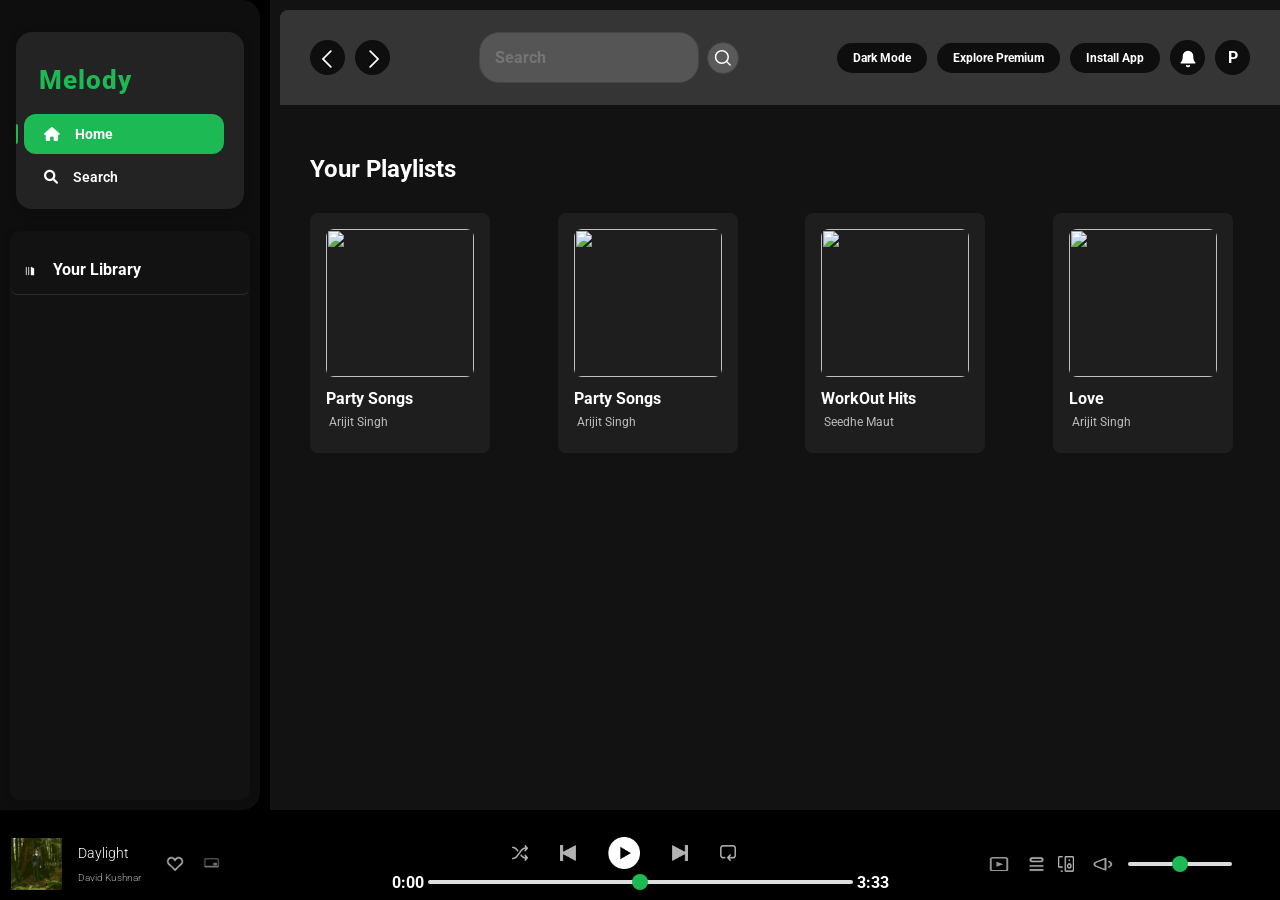
==== index.html @ f1e7e9ab "resolved merge conflicts" ====
<!DOCTYPE html>
<html lang="en">
  <head>
    <meta charset="UTF-8" />
    <meta name="viewport" content="width=device-width, initial-scale=1.0" />
    <link
      rel="stylesheet"
      href="https://cdnjs.cloudflare.com/ajax/libs/font-awesome/6.0.0/css/all.min.css"
    />
    <link rel="stylesheet" href="style.css" />
    <script
      src="https://kit.fontawesome.com/68dffed02e.js"
      crossorigin="anonymous"
    ></script>
    <link rel="icon" href="favicon.ico" />
    <title>Melody : Music for everyone</title>

    <link rel="preconnect" href="https://fonts.googleapis.com" />
    <link rel="preconnect" href="https://fonts.gstatic.com" crossorigin />
    <link
      href="https://fonts.googleapis.com/css2?family=Montserrat:ital,wght@0,100..900;1,100..900&family=Poppins:wght@300;400;500;600;700&display=swap"
      rel="stylesheet"
    />

  </head>



  <body>
    <main>
      <!-- Sidebar -->
      <aside>
        <div class="header">
          <h2>Melody</h2>
          <p id="home-logo" class="active">
            <i class="fa-solid fa-house"></i> Home
          </p>
          <p id="searchbar">
            <i class="fa-solid fa-magnifying-glass"></i> Search
          </p>


   
        </div>

        <div class="playlist">
          <p>
            <svg
              data-encore-id="icon"
              role="img"
              aria-hidden="true"
              viewBox="0 0 24 24"
              class="Svg-sc-ytk21e-0 bneLcE"
            >
              <path
                d="M3 22a1 1 0 0 1-1-1V3a1 1 0 0 1 2 0v18a1 1 0 0 1-1 1zM15.5 2.134A1 1 0 0 0 14 3v18a1 1 0 0 0 1 1h6a1 1 0 0 0 1-1V6.464a1 1 0 0 0-.5-.866l-6-3.464zM9 2a1 1 0 0 0-1 1v18a1 1 0 1 0 2 0V3a1 1 0 0 0-1-1z"
              ></path>
            </svg>
            Your Library
          </p>
          <div class="lists">
            <ul></ul>
          </div>
        </div>
      </aside>

      <!-- Main Content (Dynamic) -->
      <div class="main-content" id="main-content">
        <!-- Home content will be dynamically loaded here -->
      </div>
    </main>
    <!-- music player and controls -->
     <div class="music-player">
        <div class="album-portion">
            <div class="album-picture">
                <img src="album_picture.jpeg">
            </div>
            <div class="album-content">
                <p class="album-title">Daylight</p>
                <p class="album-info">David Kushnar</p>
            </div>
            <div class="album-icons">
                <img src="album_icon1.png">
                <img src="album_icon2.png" style="height:1.4rem;width:1.4rem">
            </div>
        </div>
        <div class="player-portion">
            <div class="player-icons">
                <img src="player_icon1.png">
                <img src="player_icon2.png">
                <img src="player_icon3.png" style="height:2rem;width:2rem;opacity:1">
                <img src="player_icon4.png">
                <img src="player_icon5.png">
            </div>
            <div class="progress-bar">
                <span class="curr-time">0:00</span>
                <input type="range" min="0" max="100" step="1">
                <span class="tot-time">3:33</span>

            </div>
        </div>
        <div class="control-bar">
            <div class="control-bar-icons">
            <img src="controls_icon1.png" >
            <img src="controls_icon2.png" style="height:1.3rem;width:1.3rem;opacity: 0.7;">
            <img src="controls_icon3.png" style="height:1rem;width:1rem;opacity: 0.7;">
            <div class="control-playback-bar">
                <img src="controls_icon4.png">
                <input type="range" min="0" max="100" step="1">
            </div>
            </div>           
        </div>
     </div>

    <div id="auth-backdrop" class="hidden"></div>

    <div class="auth-container hidden" id="auth-section">
        <button class="close-btn" id="close-auth">&times;</button>
        <div class="auth-toggle">
            <button id="show-login" class="active">Login</button>
            <button id="show-signup">Sign Up</button>
        </div>

        <form id="login-form" class="auth-form">
            <h2>Login</h2>
            <input type="email" placeholder="Email" required />
            <input type="password" placeholder="Password" required />
            <button type="submit">Log In</button>
        </form>


    <script>
      // Load Home Page by default
      window.addEventListener("DOMContentLoaded", () => {
        const savedTheme = localStorage.getItem("theme");
        if (savedTheme === "bright") {
          document.body.classList.add("bright-mode");
        }

        // Load home page dynamically, then bind playlist cards
        loadPage("home.html").then(() => {
          bindPlaylistCards(); // ✅ Reattach playlist click events after content load
        });
      });

      // Dynamic Page Loader
      async function loadPage(page) {
        const res = await fetch(page);
        const content = await res.text();
        document.getElementById("main-content").innerHTML = content;

        // ✅ Reapply theme
        const savedTheme = localStorage.getItem("theme");
        if (savedTheme === "bright") {
          document.body.classList.add("bright-mode");
        } else {
          document.body.classList.remove("bright-mode");
        }

        // ✅ Rebind card click listeners after DOM updates
        setTimeout(() => {
          if (typeof bindPlaylistCards === "function") {
            bindPlaylistCards();
          }
        }, 50);

        // ✅ Re-attach theme toggle event listener if present
        const themeToggle = document.getElementById("theme-toggle");
        if (themeToggle) {
          updateThemeToggleText(themeToggle);
          themeToggle.addEventListener("click", function () {
            document.body.classList.toggle("bright-mode");
            localStorage.setItem(
              "theme",
              document.body.classList.contains("bright-mode")
                ? "bright"
                : "dark"
            );
            updateThemeToggleText(this);
          });
        }
      }

      // Update toggle text based on current theme
      function updateThemeToggleText(button) {
        if (document.body.classList.contains("bright-mode")) {
          button.textContent = "Light Mode";
        } else {
          button.textContent = "Dark Mode";
        }
      }

      // Sidebar Navigation
      const homeBtn = document.getElementById("home-logo");
      const searchBtn = document.getElementById("searchbar");

      homeBtn.addEventListener("click", () => {
        loadPage("home.html").then(() => {
          bindPlaylistCards(); // ✅ ensures playlist clicks work again
        });
        setActive(homeBtn);
      });

      searchBtn.addEventListener("click", () => {
        loadPage("search.html");
        setActive(searchBtn);
      });

      function setActive(activeBtn) {
        document
          .querySelectorAll("aside .header p")
          .forEach((btn) => btn.classList.remove("active"));
        activeBtn.classList.add("active");
      }
    </script>


    <script src="script.js"></script>
  </body>
</html>
---- style.css ----
@import url("https://fonts.googleapis.com/css2?family=Roboto:ital,wght@0,100;0,300;0,400;0,500;0,700;0,900;1,100;1,300;1,400;1,500;1,700;1,900&display=swap");

* {
  margin: 0;
  padding: 0;
  font-family: "Roboto", sans-serif;
  box-sizing: border-box;
  font-weight: 700;
  color: white;
}

body {
  background-color: black;
  height: 100vh;
  overflow: hidden;
  overflow-y: hidden;
}

body, html {
    overflow-x: hidden; /* Prevent horizontal scrolling globally */
}

main {
  display: flex;
  width: 100vw;
  gap: 10px;
  height: calc(100vh - 90px);
}

.main-content .Home {
    flex: 1;
    width: 100%;  /* Ensure it stretches full width inside main-content */
}



.main-content {
    flex: 1;
    display: flex;
    flex-direction: column;
    background-color: #121212;
    overflow-y: auto;
    overflow-x: hidden; /* Ensure no horizontal scroll */
    width: 100%; /* Fit perfectly */
}

aside {
  background-color: rgb(14, 14, 14);
  color: white;
  width: 260px;
  min-width: 220px;
  height: 100%;
  display: flex;
  flex-direction: column;
  box-shadow: 2px 0 16px rgba(0, 0, 0, 0.18);
  border-top-right-radius: 18px;
  border-bottom-right-radius: 18px;
  padding-top: 16px;
  transition: background 0.3s;
}

.header {
  background-color: #232323;
  margin: 16px 16px 12px 16px;
  border-radius: 16px;
  height: fit-content;
  overflow: hidden;
  box-shadow: 0 2px 8px rgba(0, 0, 0, 0.12);
  padding: 18px 0 12px 0;
  display: flex;
  flex-direction: column;
  /* gap: 12px; */
}

.header h2 {
  font-size: 26px;
  font-weight: 800;
  letter-spacing: 1px;
  margin-left: 8px;
  margin-bottom: 4px;
  color: #1db954;
  cursor: pointer;
  padding: 15px;
}

.header p {
  cursor: pointer;
  padding: 15px;
  margin-left: 8px;
  font-size: 14px;
  font-weight: 600;
  border-radius: 8px;
  display: flex;
  align-items: center;
  gap: 10px;
  transition: background 0.2s, color 0.2s;
}

aside .header p.active {
    position: relative;
    font-weight: bold; /* makes the active button text slightly prominent */
    background-color: #1db954; /* uses the text color already set */
    border-radius: 2px;
}

aside .header p.active::before {
    content: "";
    position: absolute;
    left: -10px; /* adjust if needed based on sidebar padding */
    top: 50%;
    transform: translateY(-50%);
    width: 4px; /* thin indicator line */
    height: 50%;
    background-color: #1db954; /* uses the text color already set */
    border-radius: 2px;
}


#home-logo,
#searchbar {
  height: 40px;
  width: 200px;
  background-color: none;
}

.header p:hover {
  background: rgba(29, 185, 84, 0.12);
  color: #1db954;
}

.playlist {
  background-color:#232323;
  margin: 0 16px 16px 16px;
  border-radius: 16px;
  flex: 1;
  overflow: hidden;
  box-shadow: 0 2px 8px rgba(0, 0, 0, 0.1);
  display: flex;
  flex-direction: column;
  padding: 14px 0 10px 0;
  gap: 10px;
}

.playlist > p {
  cursor: pointer;
  padding: 12px 24px;
  font-size: 17px;
  display: flex;
  align-items: center;
  border-bottom: 1px solid rgba(255, 255, 255, 0.07);
  border-radius: 8px;
  gap: 10px;
  transition: background 0.2s, color 0.2s;
}

.playlist > p:hover {
  background: rgba(29, 185, 84, 0.1);
  color: #1db954;
}

.Home {
  background-color: rgb(18, 18, 18);
  height: 98.28%;
  width: 78%;
  margin: 10px;
  border-radius: 8px;
  overflow-y: scroll;
}

.nav {
  display: flex;
  width: 100%;
  justify-content: space-between;
  align-items: center;
  background-color: #242424;
}

.left {
  display: flex;
  padding: 10px;
  gap: 10px;
  align-items: center;
}

.left div,
.r-div {
  background-color: rgb(14, 14, 14);
  width: 30px;
  height: 30px;
  border-radius: 50%;
  cursor: pointer;
  display: flex;
  align-items: center;
  justify-content: center;
}

.left div:hover,
.right div:hover {
  background-color: rgba(255, 255, 255, 0.418);
  color: black;
}

.right {
  display: flex;
  align-items: center;
  padding: 20px;
  gap: 10px;
}

.right div:hover {
  background-color: rgba(255, 255, 255, 0.421);
  color: black;
}

.right p {
  background-color: rgb(14, 14, 14);
  font-size: 12px;
  border-radius: 22px;
  cursor: pointer;
  display: flex;
  align-items: center;
  justify-content: center;
}

.right p:hover {
  background-color: white;
  color: black;
}

.types {
  padding: 10px;
  display: flex;
  gap: 10px;
}

.types div {
  background-color: rgba(255, 255, 255, 0.079);
  padding: 7px;
  border-radius: 22px;
  font-size: 12px;
  cursor: pointer;
}

.types div:hover {
  background-color: rgba(255, 255, 255, 0.273);
}

.playlists {
  display: flex;
  gap: 10px;
  margin-left: 10px;
}

.playlists div {
  width: 300px;
  display: flex;
  align-items: center;
  font-size: 14px;

  background-color: rgba(255, 255, 255, 0.116);
}

.playlists img {
  height: 50px;
  margin-right: 10px;
}

.lists {
  height: 92%;
  overflow-x: hidden;
  overflow-y: scroll;
  max-height: 92%;
}

.lists div {
  width: 90%;
  padding: 10px;
  display: flex;
  align-items: center;
  font-size: 10px;
  font-weight: 300;
  color: rgb(255, 255, 255);
}

.lists div:hover {
  background-color: rgba(112, 112, 112, 0.16);
}

.lists li img {
  height: 40px;
  fill: white;
}

.lists div p {
  font-size: 15px;
  color: #ffffffd7;
}
.lists div p:hover {
  color: rgb(255, 255, 255);
}

.musics h1 {
  margin-top: 20px;
  margin-left: 10px;
  font-size: 20px;
}

.card {
  padding: 6px;
  margin: 10px;
  border-radius: 5px;
  width: 155px;
  height: 200px;
}

.card:hover {
  background-color: rgba(110, 109, 109, 0.249);
  font-size: 50px;
}

.card h5 {
  font-size: 15px;
  padding: 3px;
}

.card p {
  font-size: 10px;
  font-weight: 600;
  color: rgba(255, 255, 255, 0.525);
  padding: 3px;
}

.card img {
  width: 100%;
  border-radius: 8px;
  height: 150px;
  width: 150px;
  object-fit: contain;
}

.musiccards {
  display: flex;
  flex-wrap: wrap;
}

.discover {
  margin: 10px;
}

.seemore {
  display: flex;
  justify-content: space-between;
  align-items: center;
  margin-top: 10px;
}

.seemore div {
  padding: 10px;
  background-color: rgba(255, 255, 255, 0.026);
  border-radius: 22px;
  font-size: smaller;
  margin: 10px;
  cursor: pointer;
}

.seemore div:hover {
  background-color: rgb(58, 58, 58);
}

i {
  padding: 5px;
}

svg {
  width: 18px;

  margin-bottom: -3px;
  fill: white;
}









@media (max-width: 927px) {
 
  
  }
  .bar {
    width: 325px;
  }
  .lists div p {
    font-size: 12px;
  }


@media (max-width: 780px) {
}

/* Style the scrollbar track */
::-webkit-scrollbar-track {
  background: #2e2e2e; /* Dark background color */
  border-radius: 10px; /* Optional: Rounded corners */
}

/* Style the scrollbar thumb */
::-webkit-scrollbar-thumb {
  background-color: #555; /* Darker gray color for the thumb */
  border-radius: 10px; /* Optional: Rounded corners */
  border: 2px solid #2e2e2e; /* Optional: Border to add some spacing */
}

/* Style the scrollbar thumb on hover */
::-webkit-scrollbar-thumb:hover {
  background-color: #888; /* Lighter gray color when hovered */
}

/* Style the scrollbar */
::-webkit-scrollbar {
  width: 8px; /* Width of the scrollbar */
  /* height: 12px; Height of the scrollbar (for horizontal scrollbar) */
}

#searchbar {
  border-radius: 12px;
}

#searchbar:hover {
  border: 0.8px solid whitesmoke;
}
#home-logo {
  /* background-color: rgb(45, 45, 45); */
  border-radius: 12px;
  margin-bottom: 3px;
}
.login {
  background-color: white;
  color: black;
  width: 60px;
  height: 40px;
  border-radius: 18px;
  display: flex;
  align-items: center;
  justify-content: center;
}
body.bright-mode {
  background-color: white;
  color: black;
}

body.bright-mode * {
  color: black !important;
}

.header p svg {
  padding-right: 8px;
  width: 18px;
  height: 18px;
}
.playlist {
  background-color: rgb(18, 18, 18);
  margin: 10px;
  border-radius: 10px;
  flex: 1;
  overflow: hidden;
  display: flex;
  flex-direction: column;
}

.playlist > p {
  cursor: pointer;
  padding: 15px;
  font-size: 16px;
  display: flex;
  align-items: center;
  border-bottom: 1px solid rgba(255, 255, 255, 0.1);
  flex-shrink: 0;
}

.playlist > p svg {
  padding-right: 8px;
  width: 18px;
  height: 18px;
}

.Home {
  background-color: rgb(18, 18, 18);
  flex: 1;
  margin: 10px;
  border-radius: 8px;
  overflow-y: auto;
  display: flex;
  flex-direction: column;
}

.nav {
  display: flex;
  width: 100%;
  justify-content: space-between;
  align-items: center;
  background-color: #353535;
  padding: 10px 20px;
  flex-shrink: 0;
}
/* Hamburger Button Styles */
.hamburger {
  font-size: 24px;
  background: none;
  border: none;
  color: white;
  cursor: pointer;
  display: none;
  padding: 8px;
  border-radius: 4px;
  transition: background-color 0.2s;
  z-index: 1001;
}

.hamburger:hover {
  background-color: rgba(255, 255, 255, 0.1);
}

.nav-links {
  display: none;
  list-style: none;
  margin: 0;
  padding: 0;
}

.nav-links li {
  margin: 0;
}

.nav-links a {
  color: white;
  text-decoration: none;
  padding: 12px 16px;
  display: block;
  border-radius: 4px;
  transition: background-color 0.2s;
  font-size: 14px;
  font-weight: 500;
}

.nav-links a:hover {
  background-color: rgba(255, 255, 255, 0.1);
}

/* Responsive Nav Links */
@media (max-width: 768px) {
  .hamburger {
    display: block;
  }

  .nav-links {
    display: none;
    flex-direction: column;
    background-color: #232323;
    position: absolute;
    top: 70px;
    right: 10px;
    padding: 8px;
    border-radius: 8px;
    z-index: 1000;
    width: 180px;
    box-shadow: 0 4px 12px rgba(0, 0, 0, 0.3);
    border: 1px solid rgba(255, 255, 255, 0.1);
  }

  .nav-links.show {
    display: flex;
  }

  .nav-links li {
    margin: 2px 0;
  }
  
  /* Hide regular navigation items on mobile */
  .right p:not(#theme-toggle) {
    display: none;
  }
  
  /* Improve mobile navigation positioning */
  .nav {
    position: relative;
  }
  
  /* Ensure hamburger button is properly positioned */
  .hamburger {
    position: relative;
    z-index: 1001;
  }
}

/* Additional mobile improvements */
@media (max-width: 480px) {
  .nav-links {
    width: 160px;
    right: 5px;
    top: 65px;
  }
  
  .nav-links a {
    padding: 10px 12px;
    font-size: 13px;
  }
  
  .hamburger {
    font-size: 22px;
    padding: 6px;
  }
}

/* Smooth transitions for hamburger menu */
.nav-links {
  transition: opacity 0.3s ease, transform 0.3s ease;
  opacity: 0;
  transform: translateY(-10px);
}

.nav-links.show {
  opacity: 1;
  transform: translateY(0);
}

/* Bright mode support for hamburger menu */
body.bright-mode .nav-links {
  background-color: #f5f5f5;
  border: 1px solid rgba(0, 0, 0, 0.1);
}

body.bright-mode .nav-links a {
  color: #333;
}

body.bright-mode .nav-links a:hover {
  background-color: rgba(0, 0, 0, 0.1);
}

body.bright-mode .hamburger {
  color: #333;
}

body.bright-mode .hamburger:hover {
  background-color: rgba(0, 0, 0, 0.1);
}

.left {
  display: flex;
  gap: 10px;
  align-items: center;
}

.left div,
.right div {
  background-color: rgb(14, 14, 14);
  width: 35px;
  height: 35px;
  border-radius: 50%;
  cursor: pointer;
  display: flex;
  align-items: center;
  justify-content: center;
  transition: all 0.2s;
}

.left div:hover,
.right div:hover {
  background-color: rgba(255, 255, 255, 0.2);
}

.right {
  display: flex;
  align-items: center;
  gap: 10px;
}

.right p {
  background-color: rgb(14, 14, 14);
  font-size: 12px;
  border-radius: 22px;
  padding: 8px 16px;
  cursor: pointer;
  transition: all 0.2s;
  white-space: nowrap;
}

.right p:hover {
  background-color: white;
  color: black;
}

.lists {
  flex: 1;
  overflow-y: auto;
  padding: 10px 0;
}

.lists ul {
  list-style: none;
}

.lists li {
  margin: 0 10px;
}

.lists .li-song {
  width: 100%;
  padding: 10px;
  display: flex;
  align-items: center;
  font-size: 14px;
  font-weight: 400;
  color: rgb(255, 255, 255);
  cursor: pointer;
  border-radius: 4px;
  transition: background-color 0.2s;
}

.lists .li-song:hover {
  background-color: rgba(255, 255, 255, 0.1);
}

.lists .li-song img {
  height: 40px;
  width: 40px;
  margin-right: 12px;
  flex-shrink: 0;
}

.lists .li-song p {
  font-size: 14px;
  color: #ffffffd7;
  overflow: hidden;
  text-overflow: ellipsis;
  white-space: nowrap;
}

.musics {
  padding: 20px;
  flex: 1;
}

.musics h1 {
  font-size: 24px;
  margin-bottom: 20px;
}

.card {
  padding: 16px;
  border-radius: 8px;
  width: 180px;
  height: 240px;
  cursor: pointer;
  transition: all 0.3s;
  background-color: rgba(255, 255, 255, 0.05);
}

.card:hover {
  background-color: rgba(255, 255, 255, 0.1);
  transform: translateY(-4px);
}

.card h5 {
  font-size: 16px;
  padding: 8px 0 4px 0;
  overflow: hidden;
  text-overflow: ellipsis;
  white-space: nowrap;
}

.card p {
  font-size: 12px;
  font-weight: 400;
  color: rgba(255, 255, 255, 0.7);
  overflow: hidden;
  text-overflow: ellipsis;
  white-space: nowrap;
}

.card img {
  width: 100%;
  height: 148px;
  border-radius: 8px;
  object-fit: cover;
}

.musiccards {
  display: grid;
  grid-template-columns: repeat(auto-fill, minmax(180px, 1fr));
  gap: 20px;
}

.player {
  width: 100%;
  height: 100px;
  background-color: rgb(24, 24, 24);
  display: flex;
  align-items: center;
  justify-content: space-between;
  padding: 0 16px;
  border-top: 1px solid rgba(255, 255, 255, 0.1);
}

.current-song {
  width: 300px;
  display: flex;
  align-items: center;
  min-width: 180px;
}

.current-song div {
  display: flex;
  align-items: center;
  width: 100%;
}

.current-song img {
  height: 56px;
  width: 56px;
  margin-right: 12px;
  border-radius: 4px;
  flex-shrink: 0;
}

.current-song p {
  font-size: 14px;
  color: #ffffff;
  font-weight: 400;
  overflow: hidden;
  text-overflow: ellipsis;
  white-space: nowrap;
}

.current-song svg {
  margin-left: 8px;
  width: 16px;
  height: 16px;
  fill: #1db954;
  flex-shrink: 0;
}

.panel {
  gap: 8px;
  background-color: rgb(18, 18, 18);
  border-radius: 8px;
  padding:5px;
  transition: background-color 0.3s ease;
}

body.bright-mode .panel {
  background-color: #ffffff !important;
}

.controls {
  display: flex;
  align-items: center;
  gap: 16px;
}

.controls img {
  cursor: pointer;
  opacity: 0.7;
  transition: opacity 0.2s;
}



.controls img:hover {
  opacity: 1;
}

.controls #play {
  width: 40px;
  height: 40px;
  
  border-radius: 50%;
  padding: 8px;
}

.progress-bar {
  display: flex;
  align-items: center;
  gap: 12px;
  width: 100%;
  max-width: 500px;
}

.progress-bar p {
  font-size: 11px;
  font-weight: 400;
  color: #b3b3b3;
  min-width: 40px;
  text-align: center;
}

.bar {
  flex: 1;
  height: 4px;
  background-color: #4f4f4f;
  border-radius: 2px;
  outline: none;
  cursor: pointer;
}

.bar::-webkit-slider-thumb {
  appearance: none;
  width: 12px;
  height: 12px;
  border-radius: 50%;
  background-color: #fff;
  cursor: pointer;
}

.volume {
  display: flex;
  align-items: center;
  gap: 8px;
  justify-content: flex-end;
}

.volume img {
  width: 16px;
  height: 16px;
  cursor: pointer;
  opacity: 0.7;
  flex-shrink: 0;
}

.volume img:hover {
  opacity: 1;
}

.vol-bar {
  width: 93px;
  height: 4px;
  background-color: #4f4f4f;
  border-radius: 2px;
  outline: none;
  cursor: pointer;
}

.vol-bar::-webkit-slider-thumb {
  appearance: none;
  width: 12px;
  height: 12px;
  border-radius: 50%;
  background-color: #fff;
  cursor: pointer;
}

svg {
  width: 18px;
  height: 18px;
  fill: white;
}

svg:hover {
  fill: rgb(255, 255, 255);
}

/* Scrollbar Styles */
::-webkit-scrollbar {
  width: 8px;
  height: 8px;
}

::-webkit-scrollbar-track {
  background: #2e2e2e;
  border-radius: 10px;
}

::-webkit-scrollbar-thumb {
  background-color: #555;
  border-radius: 10px;
  border: 2px solid #2e2e2e;
}

::-webkit-scrollbar-thumb:hover {
  background-color: #888;
}

/* Mobile Responsiveness */
@media (max-width: 1024px) {
  .musiccards {
    grid-template-columns: repeat(auto-fill, minmax(160px, 1fr));
    gap: 16px;
  }

  .card {
    width: 100%;
    height: 220px;
  }
}

@media (max-width: 768px) {
  main {
    flex-direction: column;
    height: calc(100vh - 90px);
  }

  aside {
    width: 100%;
    height: 200px;
    flex-direction: row;
    gap: 10px;
  }

  .header {
    flex: 1;
    height: 180px;
  }

  .playlist {
    flex: 2;
    height: 180px;
  }

  .Home {
    flex: 1;
    margin: 0 10px 10px 10px;
  }

  .nav {
    padding: 8px 16px;
  }

  .right p {
    display: none;
  }

  .current-song {
    width: 200px;
    min-width: 150px;
  }

  .current-song img {
    height: 40px;
    width: 40px;
  }

  .current-song p {
    font-size: 12px;
  }

  .panel {
    max-width: 400px;
  }

  .progress-bar {
    max-width: 300px;
  }

  .volume {
    width: 100px;
  }

  .vol-bar {
    width: 70px;
  }

  .musiccards {
    grid-template-columns: repeat(auto-fill, minmax(140px, 1fr));
    gap: 12px;
  }

  .card {
    height: 200px;
    padding: 12px;
  }

  .musics {
    padding: 16px;
  }
}

@media (max-width: 640px) {
  .player {
    padding: 0 8px;
    flex-wrap: wrap;
    height: auto;
    min-height: 90px;
  }

  .current-song {
    width: 100%;
    order: 1;
    margin-bottom: 8px;
  }

  .panel {
    width: 100%;
    order: 2;
    max-width: none;
  }

  .volume {
    display: none;
  }

  .controls {
    gap: 12px;
  }

  .controls #play {
    width: 28px;
    height: 28px;
    padding: 6px;
  }

  main {
    height: calc(100vh - 110px);
  }

  aside {
    height: 160px;
  }

  .header {
    height: 140px;
  }

  .playlist {
    height: 140px;
  }

  .header h2 {
    font-size: 18px;
    padding: 10px 15px;
  }

  .header p {
    font-size: 12px;
    padding: 8px 15px;
  }

  .musiccards {
    grid-template-columns: repeat(auto-fill, minmax(120px, 1fr));
    gap: 8px;
  }

  .card {
    height: 180px;
    padding: 8px;
  }

  .card h5 {
    font-size: 14px;
  }

  .card img {
    height: 120px;
  }
}

@media (max-width: 480px) {
  .left div,
  .right div {
    width: 30px;
    height: 30px;
  }

  .nav {
    padding: 8px 12px;
  }

  .musics h1 {
    font-size: 20px;
  }

  .musics {
    padding: 12px;
  }

  .musiccards {
    grid-template-columns: repeat(2, 1fr);
    gap: 8px;
  }

  .lists .li-song {
    padding: 8px;
  }

  .lists .li-song img {
    height: 32px;
    width: 32px;
    margin-right: 8px;
  }

  .lists .li-song p {
    font-size: 12px;
  }
}
body.bright-mode .header,
body.bright-mode .playlist,
body.bright-mode .Home,
body.bright-mode .nav,
body.bright-mode .panel,
body.bright-mode aside,
body.bright-mode .card,
body.bright-mode .right p,
body.bright-mode .left div,
body.bright-mode .right div {
  background-color: #f0f0f0 !important;
}

body.bright-mode .card p,
body.bright-mode .current-song p,
body.bright-mode .lists .li-song p,
body.bright-mode .progress-bar p {
  color: #222 !important;
}

body.bright-mode .panel {
  background-color: #ffffff !important;
}

body.bright-mode svg {
  fill: black !important;
}

body.bright-mode .controls #play {
  background-color: black !important;
}

body.bright-mode .right p:hover {
  background-color: black !important;
  color: white !important;
}
:root {
  --bg-main: black;
  --text-main: white;
}
body.bright-mode {
  --bg-main: white;
  --text-main: black;
}
body.bright-mode .controls img,
body.bright-mode .volume img {
  filter: invert(1); /* Inverts black icons to white */
}
body.bright-mode .lists .li-song img {
  filter: invert(1);
}
body.bright-mode .current-song img {
  filter: invert(1);
}
body.bright-mode h1,
body.bright-mode h2,
body.bright-mode h5 {
  color: black !important;
}
* {
  transition: background-color 0.3s ease, color 0.3s ease, filter 0.3s ease;
}
/* Make sure the entire bottom player bar turns white in light mode */
body.bright-mode .player {
  background-color: white !important;
}

/* Left section (song thumbnail + title) */
body.bright-mode .current-song {
  background-color: white !important;
}

/* Right section (volume controls) */
body.bright-mode .volume {
  background-color: white !important;
}

/* Optional: fix music icon if still not visible */
body.bright-mode .current-song svg {
  fill: black !important;
}
body.bright-mode .volume img,
body.bright-mode .current-song img {
  filter: invert(1);
}
body.bright-mode .current-song {
  background-color: #8e7d7d !important;
  border-radius: 8px;
}
body.bright-mode .controls img {
  background-color: #8e7d7d(0, 49%, 73%);
}

body.bright-mode .left div,
body.bright-mode .right div {
  background-color: #8e7d7d !important;
  border-radius: 50% !important;
}
body.bright-mode .current-song,
body.bright-mode .panel,
body.bright-mode .volume {
  box-shadow: 0 2px 4px rgba(0, 0, 0, 0.1);
}

body.bright-mode .right p {
  background-color: #8e7d7d !important;
  color: white !important;
  border-radius: 22px !important;
  padding: 8px 16px !important;
}

body.bright-mode .right p:hover {
  background-color: black !important;
  color: white !important;
}
body.bright-mode .header,
body.bright-mode .playlist,
body.bright-mode .Home,
body.bright-mode .panel,
body.bright-mode .card {
  box-shadow: 0 2px 6px rgba(0, 0, 0, 0.15);
}
body.bright-mode .controls svg {
  background-color: #8e7d7d !important;
  border-radius: 50% !important;
  padding: 6px;
  fill: white !important;
  width: 24px;
  height: 24px;
  transition: all 0.3s ease;
}

body.bright-mode .controls svg:hover {
  background-color: black !important;
  fill: white !important;
}

.nav .center {
  display: flex;
  align-items: center;
  justify-content: center;
  flex: 1;
  gap: 8px;
}
#search-input {
  background-color: #cdcdcd35;
  padding: 15px;
  border: 1px solid #444;
  border-radius: 20px;
  outline: none;
  width: 220px;
  font-size: 1rem;
  transition: border 0.2s, background 0.2s;
}

#search-btn {
  background: #d2d2d23b;
  border: 1px solid #444;
  color: #fff;
  cursor: pointer;
  padding: 6px;
  border-radius: 50%;
  transition: background 0.2s, border 0.2s;
}
#search-btn:hover {
  background: #ececec6e;
 
}

/* === NAVBAR LOGIN BUTTON (DARK + LIGHT) === */

.right #login-btn {
  background-color: rgb(14, 14, 14);
  color: white;
  padding: 8px 16px;
  font-weight: 500;
  border-radius: 22px;
  cursor: pointer;
  transition: all 0.3s;
  border: none;
  display: flex;
  align-items: center;
  justify-content: center;
}

.right #login-btn:hover {
  background-color: white;
  color: black;
}

body.bright-mode .right #login-btn {
  background-color: #e0e0e0 !important;
  color: black !important;
}

body.bright-mode .right #login-btn:hover {
  background-color: black !important;
  color: white !important;
}

/* === AUTH MODAL - UPDATED UI === */
.auth-container {
  position: fixed;
  top: 50%;
  left: 50%;
  transform: translate(-50%, -50%);
  z-index: 10000;
  max-width: 400px;
  width: 90%;
  background-color: #121212; /* Darker background */
  color: #e0e0e0; /* Lighter text for contrast */
  padding: 32px;
  border-radius: 16px;
  box-shadow: 0 10px 40px rgba(0, 0, 0, 0.7);
  display: none;
  border: 1px solid rgba(255, 255, 255, 0.1);
  transition: all 0.3s ease;
}

.auth-container.show {
  display: block;
}

.auth-container .close-btn {
  position: absolute;
  top: 15px;
  right: 20px;
  background: transparent;
  border: none;
  font-size: 24px;
  color: #888;
  cursor: pointer;
  transition: color 0.2s ease;
}

.auth-container .close-btn:hover {
  color: #fff;
}

body.bright-mode .auth-container {
  background-color: #ffffff;
  color: #333;
  box-shadow: 0 10px 40px rgba(0, 0, 0, 0.2);
  border: 1px solid #ddd;
}

body.bright-mode .auth-container .close-btn {
  color: #888;
}

body.bright-mode .auth-container .close-btn:hover {
  color: #333;
}

.auth-toggle {
  display: flex;
  justify-content: space-between;
  margin-bottom: 24px;
  gap: 16px;
  border-bottom: 1px solid #444;
}

body.bright-mode .auth-toggle {
  border-bottom: 1px solid #ccc;
}

.auth-toggle button {
  flex: 1;
  padding: 12px;
  background: transparent;
  border: none;
  font-weight: bold;
  cursor: pointer;
  color: inherit;
  border-bottom: 3px solid transparent;
  transition: all 0.3s ease;
  font-size: 16px;
}

.auth-toggle button:hover {
  color: #1db954;
}

.auth-toggle button.active {
  color: #1db954;
  border-color: #1db954;
}

.auth-form {
  display: flex;
  flex-direction: column;
  gap: 16px;
}

.auth-form h2 {
  font-size: 24px;
  margin-bottom: 8px;
  font-weight: 700;
  color: inherit;
}

.auth-form input {
  padding: 12px;
  border-radius: 8px;
  border: 1px solid #444;
  background: #232323;
  color: white;
  outline: none;
  transition: all 0.2s;
  font-weight: 500;
}

.auth-form input:focus {
  border-color: #1db954;
  background-color: #181818;
}

body.bright-mode .auth-form input {
  background: white;
  color: black;
  border: 1px solid #ccc;
}

body.bright-mode .auth-form input:focus {
  border-color: #1db954;
}

.auth-form button {
  padding: 12px;
  border-radius: 24px; /* More rounded button */
  background-color: #1db954;
  color: white;
  border: none;
  cursor: pointer;
  font-weight: bold;
  font-size: 16px;
  transition: all 0.3s ease;
}

.auth-form button:hover {
  background-color: #17a44a;
  transform: translateY(-2px);
  box-shadow: 0 4px 10px rgba(0, 0, 0, 0.2);
}

.hidden {
  display: none;
}

@media (max-width: 500px) {
  .auth-container {
    padding: 24px;
    width: 95%;
  }
}

/* === BACKDROP === */
#auth-backdrop {
  position: fixed;
  top: 0;
  left: 0;
  width: 100vw;
  height: 100vh;
  background: rgba(0, 0, 0, 0.5);
  display: none;
  z-index: 9999;
}

#auth-backdrop.show {
  display: block;
}

/* Music player  */
.music-player{
  display:flex;
  align-items:center;
  justify-content: space-between;
  background-color:black;
  position:fixed;
  bottom:0;
  width:100%;
  height:72px;
}

.album-portion{
  width:25%;
  display: flex;
  align-items: center;
 }

 .album-picture{
  display:flex;
  align-items: center;
  margin-left:0.7rem;
 }

 .album-picture img{
    height:3.2rem;
    width:3.2rem;
  }

.album-content{
    display:flex;
    flex-direction: column;
    justify-content: center;
    margin-left:1rem;
    gap:10px;
  }

  .album-title{
    font-size: 0.9rem;
    font-weight: 300;
    opacity:1
  }

 .album-info{
    font-size:0.6rem;
    font-weight: 300;
    opacity:0.7
  }

  .album-icons{
    display:flex;
    align-items:center;
    margin-left:1.5rem;
  }

  .album-icons img{
    height:1.2rem;
    width:1.2rem;
    margin-right:1rem;
    opacity: 0.7;
  }
 .album-icons img:hover{
  opacity: 1;
 }
 
.player-portion{
  width:50%;
  display: flex;
  flex-direction: column;
  align-items: center;
  justify-content: center;
}

.player-icons{
  display: flex;
  align-items: center;
  justify-content: center;
}

.player-icons img{
  height:1rem;
  width:1rem;
  margin-right: 2rem;
  margin-bottom: 4px;
  opacity:0.7;
}
.progress-bar{
  display: flex;
  justify-content: center;
  align-items: center;
  gap:4px;
}


.progress-bar input[type="range"]{
  width:85%;
  appearance: none;
  background-color: transparent;
  cursor:pointer;
}

.progress-bar input[type="range"]::-webkit-slider-runnable-track{
  height:0.2rem;
  background-color: #ddd;
  border-radius: 100px;
}
.progress-bar input[type="range"]::-webkit-slider-thumb{
  appearance: none;
  height:1rem;
  width:1rem;
  background-color: #1db954;
  border-radius: 50%;
  margin-top: -6px;
}

.player-icons img:hover{
  opacity: 1;
}

.control-bar{
  width:25%;
}

.control-bar-icons{
  display: flex;
  align-items: center;
  justify-content: center;
}

.control-bar-icons img{
  height:2rem;
  width: 2rem;
  margin-right: 0.7rem;
  opacity:0.9;
  color:white
}

.control-playback-bar{
  display:flex;
  align-items:center;
}

.control-bar-icons img:hover{
  opacity: 1;
}

.control-playback-bar input[type="range"]{
  width:60%;
  appearance: none;
  background-color: transparent;
  cursor:pointer;
}

.control-playback-bar input[type="range"]::-webkit-slider-runnable-track{
  height:0.2rem;
  background-color: #ddd;
  border-radius: 100px;
}

.control-playback-bar input[type="range"]::-webkit-slider-thumb{
  appearance: none;
  height:1rem;
  width:1rem;
  background-color: #1db954;
  border-radius: 50%;
  margin-top: -6px;
}
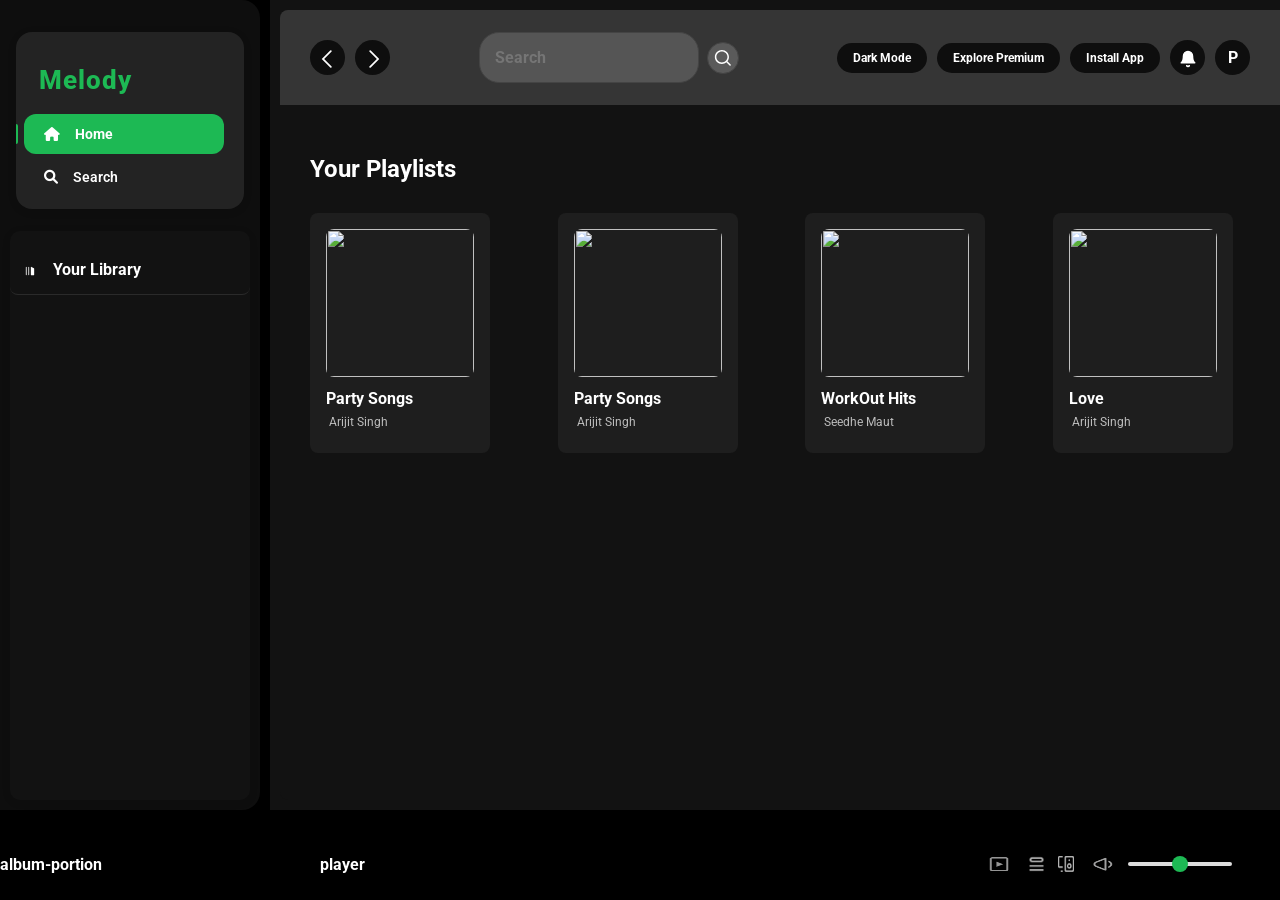
==== commit be94c572: "Merge c3a55a3e6c98e33ca7a2f733dca51001aa923fc0 into 3404bd65e7e5e0488c1f3e9b981a0cc8cbc409e2" ====
--- a/index.html
+++ b/index.html
@@ -71,34 +71,8 @@
     </main>
     <!-- music player and controls -->
      <div class="music-player">
-        <div class="album-portion">
-            <div class="album-picture">
-                <img src="album_picture.jpeg">
-            </div>
-            <div class="album-content">
-                <p class="album-title">Daylight</p>
-                <p class="album-info">David Kushnar</p>
-            </div>
-            <div class="album-icons">
-                <img src="album_icon1.png">
-                <img src="album_icon2.png" style="height:1.4rem;width:1.4rem">
-            </div>
-        </div>
-        <div class="player-portion">
-            <div class="player-icons">
-                <img src="player_icon1.png">
-                <img src="player_icon2.png">
-                <img src="player_icon3.png" style="height:2rem;width:2rem;opacity:1">
-                <img src="player_icon4.png">
-                <img src="player_icon5.png">
-            </div>
-            <div class="progress-bar">
-                <span class="curr-time">0:00</span>
-                <input type="range" min="0" max="100" step="1">
-                <span class="tot-time">3:33</span>
-
-            </div>
-        </div>
+        <div class="album-portion">album-portion</div>
+        <div class="player-portion">player</div>
         <div class="control-bar">
             <div class="control-bar-icons">
             <img src="controls_icon1.png" >
--- a/style.css
+++ b/style.css
@@ -1581,109 +1581,10 @@
 
 .album-portion{
   width:25%;
-  display: flex;
-  align-items: center;
  }
 
- .album-picture{
-  display:flex;
-  align-items: center;
-  margin-left:0.7rem;
- }
-
- .album-picture img{
-    height:3.2rem;
-    width:3.2rem;
-  }
-
-.album-content{
-    display:flex;
-    flex-direction: column;
-    justify-content: center;
-    margin-left:1rem;
-    gap:10px;
-  }
-
-  .album-title{
-    font-size: 0.9rem;
-    font-weight: 300;
-    opacity:1
-  }
-
- .album-info{
-    font-size:0.6rem;
-    font-weight: 300;
-    opacity:0.7
-  }
-
-  .album-icons{
-    display:flex;
-    align-items:center;
-    margin-left:1.5rem;
-  }
-
-  .album-icons img{
-    height:1.2rem;
-    width:1.2rem;
-    margin-right:1rem;
-    opacity: 0.7;
-  }
- .album-icons img:hover{
-  opacity: 1;
- }
- 
 .player-portion{
   width:50%;
-  display: flex;
-  flex-direction: column;
-  align-items: center;
-  justify-content: center;
-}
-
-.player-icons{
-  display: flex;
-  align-items: center;
-  justify-content: center;
-}
-
-.player-icons img{
-  height:1rem;
-  width:1rem;
-  margin-right: 2rem;
-  margin-bottom: 4px;
-  opacity:0.7;
-}
-.progress-bar{
-  display: flex;
-  justify-content: center;
-  align-items: center;
-  gap:4px;
-}
-
-
-.progress-bar input[type="range"]{
-  width:85%;
-  appearance: none;
-  background-color: transparent;
-  cursor:pointer;
-}
-
-.progress-bar input[type="range"]::-webkit-slider-runnable-track{
-  height:0.2rem;
-  background-color: #ddd;
-  border-radius: 100px;
-}
-.progress-bar input[type="range"]::-webkit-slider-thumb{
-  appearance: none;
-  height:1rem;
-  width:1rem;
-  background-color: #1db954;
-  border-radius: 50%;
-  margin-top: -6px;
-}
-
-.player-icons img:hover{
-  opacity: 1;
 }
 
 .control-bar{
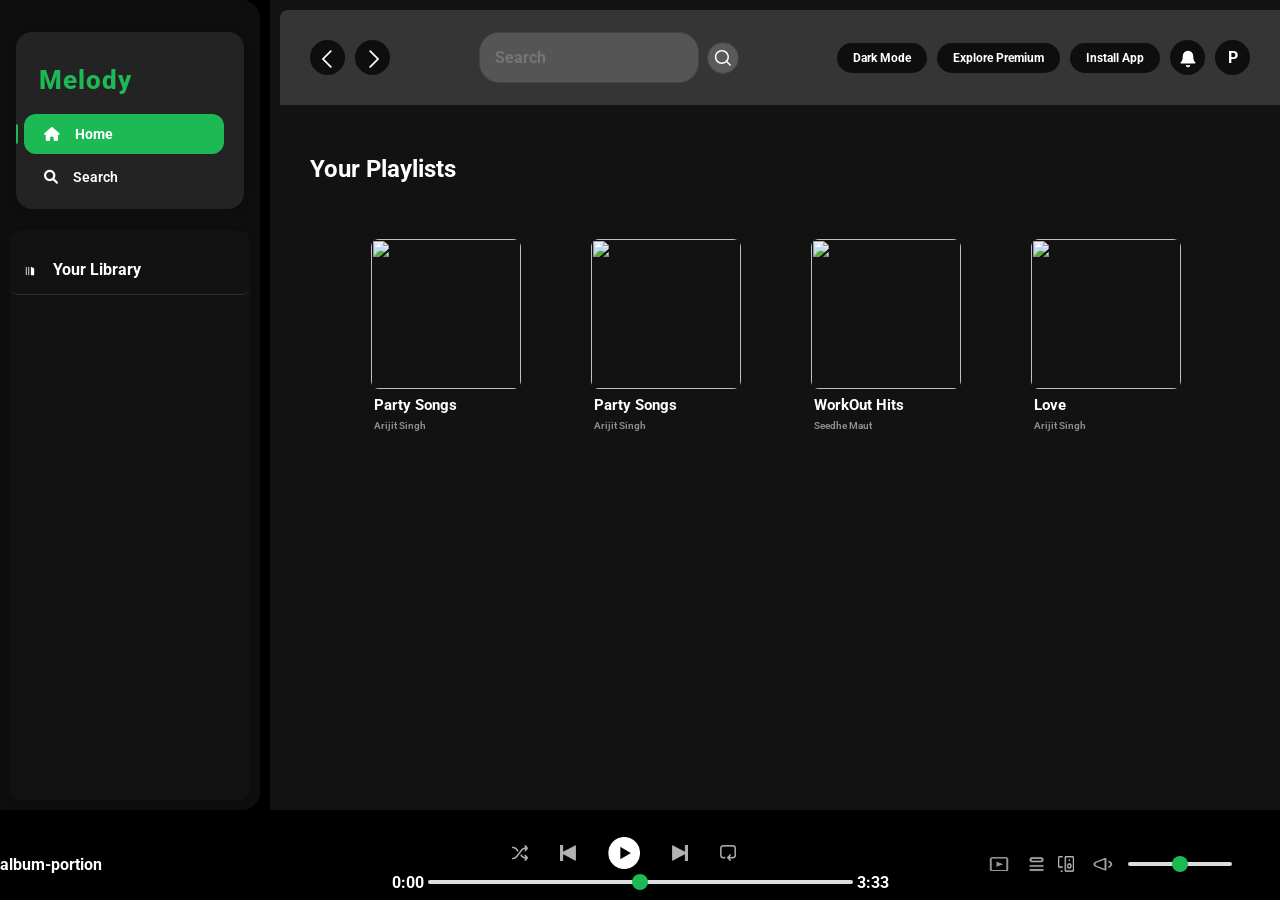
==== commit 188a278f: "Merge bd9bc6567f88399a9dd2d8a4dde934ddce79e10e into b69238e27a137412e6a39ec04ec6a894f0856648" ====
--- a/index.html
+++ b/index.html
@@ -72,7 +72,21 @@
     <!-- music player and controls -->
      <div class="music-player">
         <div class="album-portion">album-portion</div>
-        <div class="player-portion">player</div>
+        <div class="player-portion">
+            <div class="player-icons">
+                <img src="player_icon1.png">
+                <img src="player_icon2.png">
+                <img src="player_icon3.png" style="height:2rem;width:2rem;opacity:1">
+                <img src="player_icon4.png">
+                <img src="player_icon5.png">
+            </div>
+            <div class="progress-bar">
+                <span class="curr-time">0:00</span>
+                <input type="range" min="0" max="100" step="1">
+                <span class="tot-time">3:33</span>
+
+            </div>
+        </div>
         <div class="control-bar">
             <div class="control-bar-icons">
             <img src="controls_icon1.png" >
--- a/style.css
+++ b/style.css
@@ -749,51 +749,102 @@
   font-size: 24px;
   margin-bottom: 20px;
 }
-
-.card {
-  padding: 16px;
-  border-radius: 8px;
-  width: 180px;
-  height: 240px;
-  cursor: pointer;
-  transition: all 0.3s;
-  background-color: rgba(255, 255, 255, 0.05);
-}
-
-.card:hover {
-  background-color: rgba(255, 255, 255, 0.1);
-  transform: translateY(-4px);
-}
-
-.card h5 {
-  font-size: 16px;
-  padding: 8px 0 4px 0;
-  overflow: hidden;
-  text-overflow: ellipsis;
-  white-space: nowrap;
-}
-
-.card p {
-  font-size: 12px;
-  font-weight: 400;
-  color: rgba(255, 255, 255, 0.7);
-  overflow: hidden;
-  text-overflow: ellipsis;
-  white-space: nowrap;
-}
-
-.card img {
-  width: 100%;
-  height: 148px;
-  border-radius: 8px;
-  object-fit: cover;
-}
-
-.musiccards {
-  display: grid;
-  grid-template-columns: repeat(auto-fill, minmax(180px, 1fr));
-  gap: 20px;
-}
+  .musiccards {
+    display: flex;
+    flex-wrap: wrap;
+    gap: 20px;
+    justify-content: center;
+    padding: 20px;
+  }
+
+  .card {
+    width: 180px;
+    height: 240px;
+    perspective: 1000px;
+    cursor: pointer;
+  }
+
+  .card-inner {
+    position: relative;
+    width: 100%;
+    height: 100%;
+    transition: transform 0.8s;
+    transform-style: preserve-3d;
+  }
+
+  .card:hover .card-inner {
+    transform: rotateY(180deg);
+  }
+
+  .card-front,
+  .card-back {
+    position: absolute;
+    width: 100%;
+    height: 100%;
+    backface-visibility: hidden;
+    border-radius: 10px;
+    overflow: hidden;
+    box-shadow: 0 8px 20px rgba(0, 0, 0, 0.2);
+  }
+
+  .card-front {
+    background-color: #1e1e1e;
+    color: white;
+    display: flex;
+    flex-direction: column;
+    align-items: center;
+    justify-content: flex-end;
+    padding: 10px;
+    text-align: center;
+  }
+
+  .card-front img {
+    width: 100%;
+    height: 75%;
+    object-fit: cover;
+  }
+
+  .card-front h5 {
+    margin: 5px 0 0;
+  }
+
+  .card-front p {
+    font-size: 0.8rem;
+    opacity: 0.7;
+  }
+
+  .card-back {
+    background: #222;
+    color: white;
+    transform: rotateY(180deg);
+    display: flex;
+    align-items: center;
+    justify-content: center;
+  }
+
+  .play-button {
+    width: 60px;
+    height: 60px;
+    background: linear-gradient(135deg, #1db954, #1ed760);
+    border-radius: 50%;
+    display: flex;
+    align-items: center;
+    justify-content: center;
+    box-shadow: 0 5px 15px rgba(30, 215, 96, 0.5);
+    transition: transform 0.3s;
+  }
+
+  .play-button:hover {
+    transform: scale(1.1);
+  }
+
+  .play-button svg {
+    fill: white;
+    width: 24px;
+    height: 24px;
+  }
+
+
 
 .player {
   width: 100%;
@@ -1585,6 +1636,56 @@
 
 .player-portion{
   width:50%;
+  display: flex;
+  flex-direction: column;
+  align-items: center;
+  justify-content: center;
+}
+
+.player-icons{
+  display: flex;
+  align-items: center;
+  justify-content: center;
+}
+
+.player-icons img{
+  height:1rem;
+  width:1rem;
+  margin-right: 2rem;
+  margin-bottom: 4px;
+  opacity:0.7;
+}
+.progress-bar{
+  display: flex;
+  justify-content: center;
+  align-items: center;
+  gap:4px;
+}
+
+
+.progress-bar input[type="range"]{
+  width:85%;
+  appearance: none;
+  background-color: transparent;
+  cursor:pointer;
+}
+
+.progress-bar input[type="range"]::-webkit-slider-runnable-track{
+  height:0.2rem;
+  background-color: #ddd;
+  border-radius: 100px;
+}
+.progress-bar input[type="range"]::-webkit-slider-thumb{
+  appearance: none;
+  height:1rem;
+  width:1rem;
+  background-color: #1db954;
+  border-radius: 50%;
+  margin-top: -6px;
+}
+
+.player-icons img:hover{
+  opacity: 1;
 }
 
 .control-bar{
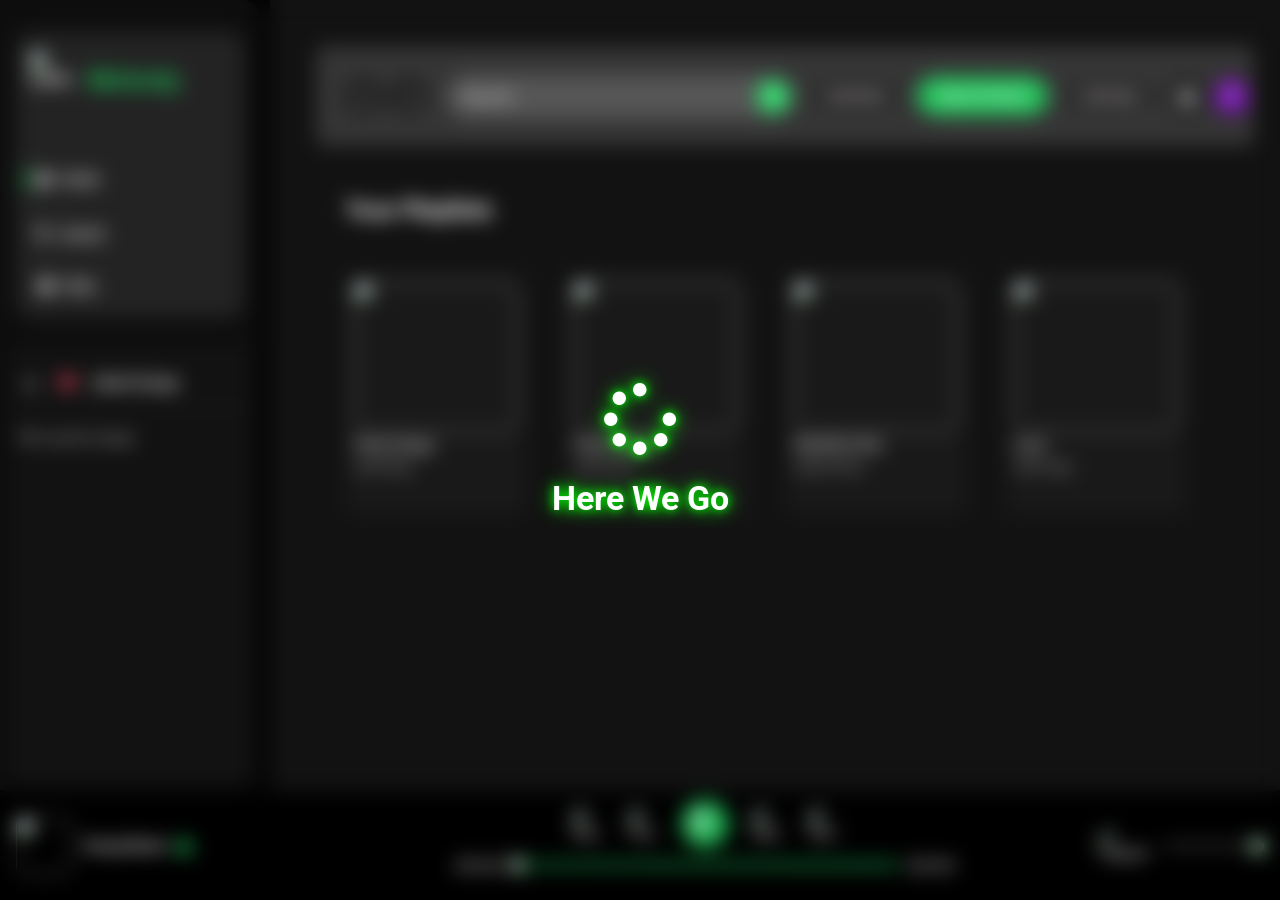
==== commit d68f8754: "Add FAQ page and update styles" ====
--- a/index.html
+++ b/index.html
@@ -1,208 +1,245 @@
 <!DOCTYPE html>
 <html lang="en">
-  <head>
-    <meta charset="UTF-8" />
-    <meta name="viewport" content="width=device-width, initial-scale=1.0" />
-    <link
-      rel="stylesheet"
-      href="https://cdnjs.cloudflare.com/ajax/libs/font-awesome/6.0.0/css/all.min.css"
-    />
-    <link rel="stylesheet" href="style.css" />
-    <script
-      src="https://kit.fontawesome.com/68dffed02e.js"
-      crossorigin="anonymous"
-    ></script>
-    <link rel="icon" href="favicon.ico" />
-    <title>Melody : Music for everyone</title>
-
-    <link rel="preconnect" href="https://fonts.googleapis.com" />
-    <link rel="preconnect" href="https://fonts.gstatic.com" crossorigin />
-    <link
-      href="https://fonts.googleapis.com/css2?family=Montserrat:ital,wght@0,100..900;1,100..900&family=Poppins:wght@300;400;500;600;700&display=swap"
-      rel="stylesheet"
-    />
-
-  </head>
-
-
-
-  <body>
-    <main>
-      <!-- Sidebar -->
-      <aside>
-        <div class="header">
+<head>
+  <meta charset="UTF-8" />
+  <meta name="viewport" content="width=device-width, initial-scale=1.0" />
+  <link rel="stylesheet" href="https://cdnjs.cloudflare.com/ajax/libs/font-awesome/6.0.0/css/all.min.css" />
+  <link rel="stylesheet" href="style.css" />
+  <script src="https://kit.fontawesome.com/68dffed02e.js" crossorigin="anonymous"></script>
+  <link rel="icon" href="favicon.ico" />
+  <title>Melody : Music for everyone</title>
+  <link rel="preconnect" href="https://fonts.googleapis.com" />
+  <link rel="preconnect" href="https://fonts.gstatic.com" crossorigin />
+  <link href="https://fonts.googleapis.com/css2?family=Montserrat:ital,wght@0,100..900;1,100..900&family=Poppins:wght@300;400;500;600;700&display=swap" rel="stylesheet" />
+</head>
+
+<body>
+  <div id="loading-screen">
+    <div class="loader">
+      <i class="fa-solid fa-spinner"></i>
+      <h2 id="loading-text">Here We Go<span class="dots"></span></h2>
+    </div>
+  </div>
+
+  <main>
+    <aside>
+      <div class="header">
+        <div class="logo-title">
+          <img src="favicon.ico" alt="melody logo" class="logo"/>
           <h2>Melody</h2>
-          <p id="home-logo" class="active">
-            <i class="fa-solid fa-house"></i> Home
-          </p>
-          <p id="searchbar">
-            <i class="fa-solid fa-magnifying-glass"></i> Search
-          </p>
-
-
-   
-        </div>
-
-        <div class="playlist">
-          <p>
-            <svg
-              data-encore-id="icon"
-              role="img"
-              aria-hidden="true"
-              viewBox="0 0 24 24"
-              class="Svg-sc-ytk21e-0 bneLcE"
-            >
-              <path
-                d="M3 22a1 1 0 0 1-1-1V3a1 1 0 0 1 2 0v18a1 1 0 0 1-1 1zM15.5 2.134A1 1 0 0 0 14 3v18a1 1 0 0 0 1 1h6a1 1 0 0 0 1-1V6.464a1 1 0 0 0-.5-.866l-6-3.464zM9 2a1 1 0 0 0-1 1v18a1 1 0 1 0 2 0V3a1 1 0 0 0-1-1z"
-              ></path>
-            </svg>
-            Your Library
-          </p>
-          <div class="lists">
-            <ul></ul>
+        </div>
+        <div id="google_translate_element" style="margin-top:10px;"></div>
+        <p id="home-logo" class="active">
+          <i class="fa-solid fa-house"></i> Home
+        </p>
+        <p id="searchbar">
+          <i class="fa-solid fa-magnifying-glass"></i> Search
+        </p>
+        <p id="faqs-link" style="cursor:pointer;" onclick="window.location.href='FAQs.html'">
+          <i class="fa-solid fa-question-circle"></i> FAQs
+        </p>
+      </div>
+
+      <div class="playlist">
+        <p onclick="window.location.href='library.html'" style="cursor:pointer;">
+          <svg data-encore-id="icon" role="img" aria-hidden="true" viewBox="0 0 24 24" class="Svg-sc-ytk21e-0 bneLcE" width="20" height="20" style="vertical-align: middle; margin-right: 6px;">
+            <path d="M3 22a1 1 0 0 1-1-1V3a1 1 0 0 1 2 0v18a1 1 0 0 1-1 1zM15.5 2.134A1 1 0 0 0 14 3v18a1 1 0 0 0 1 1h6a1 1 0 0 0 1-1V6.464a1 1 0 0 0-.5-.866l-6-3.464zM9 2a1 1 0 0 0-1 1v18a1 1 0 1 0 2 0V3a1 1 0 0 0-1-1z"></path>
+          </svg>
+          <i class="fa-solid fa-heart" style="color:#ff4d6d; margin-right:6px;"></i>
+            Liked Songs
+        </p>
+        <div class="lists">
+          <ul id="libraryList"></ul>
+        </div>
+      </div>
+    </aside>
+
+    <div class="main-content" id="main-content"></div>
+  </main>
+
+  <div class="player">
+    <div class="current-song">
+      <div>
+        <img src="images/music.svg" alt="" />
+        <p>Song Name</p>
+        <svg data-encore-id="icon" role="img" aria-hidden="true" viewBox="0 0 16 16" class="Svg-sc-ytk21e-0 ceOVVX">
+          <path d="M0 8a8 8 0 1 1 16 0A8 8 0 0 1 0 8zm11.748-1.97a.75.75 0 0 0-1.06-1.06l-4.47 4.47-1.405-1.406a.75.75 0 1 0-1.061 1.06l2.466 2.467 5.53-5.53z"></path>
+        </svg>
+      </div>
+    </div>
+    <div class="panel">
+      <div class="controls">
+        <div class="tooltip-container">
+          <img class="loop" id="loop" src="images/loop.svg" alt="Repeat" aria-label="Repeat" />
+          <span class="tooltip-text">Repeat</span>
+        </div>
+        <div class="tooltip-container">
+          <img class="previous" id="previous" src="images/previous.svg" alt="Previous" aria-label="Previous" />
+          <span class="tooltip-text">Previous</span>
+        </div>
+        <div class="tooltip-container">
+          <img id="play" src="images/play.svg" alt="Play/Pause" aria-label="Play/Pause" />
+          <span class="tooltip-text">Play/Pause</span>
+        </div>
+        <div class="tooltip-container">
+          <img class="next" id="next" src="images/next.svg" alt="Next" aria-label="Next" />
+          <span class="tooltip-text">Next</span>
+        </div>
+        <div class="tooltip-container">
+          <img class="shuffle" id="shuffle" src="images/shuffle.svg" alt="Shuffle" aria-label="Shuffle" />
+          <span class="tooltip-text">Shuffle</span>
+        </div>
+      </div>
+      <div class="progress-bar">
+        <p class="current-duration">00:00</p>
+        <input type="range" class="bar" id="seek-bar" value="0" min="0" max="100" />
+        <p class="duration">00:00</p>
+      </div>
+    </div>
+    <div class="volume">
+      <div class="tooltip-container">
+        <img src="images/volume.svg" alt="Volume" role="button" tabindex="0" aria-label="Volume" />
+        <span class="tooltip-text">Volume</span>
+      </div>
+      <input id="volume" type="range" max="100" min="0" value="100" />
+    </div>
+  </div>
+
+  <script>
+    const libraryList = document.getElementById("libraryList");
+    const library = JSON.parse(localStorage.getItem("library")) || [];
+
+    if (library.length === 0) {
+      libraryList.innerHTML = "<li style='color:gray;'>No saved songs</li>";
+    } else {
+      libraryList.innerHTML = library.map(song => `
+        <li>
+          <div class="li-song" style="display:flex; align-items:center;">
+            <img src="images/music.svg" alt="Music Icon" />
+            <p style="margin-left:10px;">${song}</p>
           </div>
-        </div>
-      </aside>
-
-      <!-- Main Content (Dynamic) -->
-      <div class="main-content" id="main-content">
-        <!-- Home content will be dynamically loaded here -->
-      </div>
-    </main>
-    <!-- music player and controls -->
-     <div class="music-player">
-        <div class="album-portion">album-portion</div>
-        <div class="player-portion">
-            <div class="player-icons">
-                <img src="player_icon1.png">
-                <img src="player_icon2.png">
-                <img src="player_icon3.png" style="height:2rem;width:2rem;opacity:1">
-                <img src="player_icon4.png">
-                <img src="player_icon5.png">
-            </div>
-            <div class="progress-bar">
-                <span class="curr-time">0:00</span>
-                <input type="range" min="0" max="100" step="1">
-                <span class="tot-time">3:33</span>
-
-            </div>
-        </div>
-        <div class="control-bar">
-            <div class="control-bar-icons">
-            <img src="controls_icon1.png" >
-            <img src="controls_icon2.png" style="height:1.3rem;width:1.3rem;opacity: 0.7;">
-            <img src="controls_icon3.png" style="height:1rem;width:1rem;opacity: 0.7;">
-            <div class="control-playback-bar">
-                <img src="controls_icon4.png">
-                <input type="range" min="0" max="100" step="1">
-            </div>
-            </div>           
-        </div>
-     </div>
-
-    <div id="auth-backdrop" class="hidden"></div>
-
-    <div class="auth-container hidden" id="auth-section">
-        <button class="close-btn" id="close-auth">&times;</button>
-        <div class="auth-toggle">
-            <button id="show-login" class="active">Login</button>
-            <button id="show-signup">Sign Up</button>
-        </div>
-
-        <form id="login-form" class="auth-form">
-            <h2>Login</h2>
-            <input type="email" placeholder="Email" required />
-            <input type="password" placeholder="Password" required />
-            <button type="submit">Log In</button>
-        </form>
-
-
-    <script>
-      // Load Home Page by default
-      window.addEventListener("DOMContentLoaded", () => {
-        const savedTheme = localStorage.getItem("theme");
-        if (savedTheme === "bright") {
-          document.body.classList.add("bright-mode");
+        </li>`).join("");
+    }
+
+    window.addEventListener("DOMContentLoaded", () => {
+      const savedTheme = localStorage.getItem("theme");
+      if (savedTheme === "bright") {
+        document.body.classList.add("bright-mode");
+      }
+      loadPage("home.html").then(() => {
+        bindPlaylistCards();
+        setupSearch();
+      });
+    });
+
+    async function loadPage(page) {
+      const res = await fetch(page);
+      const content = await res.text();
+      document.getElementById("main-content").innerHTML = content;
+
+      const savedTheme = localStorage.getItem("theme");
+      if (savedTheme === "bright") {
+        document.body.classList.add("bright-mode");
+      } else {
+        document.body.classList.remove("bright-mode");
+      }
+
+      setTimeout(() => {
+        if (typeof bindPlaylistCards === "function") {
+          bindPlaylistCards();
         }
-
-        // Load home page dynamically, then bind playlist cards
-        loadPage("home.html").then(() => {
-          bindPlaylistCards(); // ✅ Reattach playlist click events after content load
+        setupSearch();
+      }, 50);
+
+      const themeToggle = document.getElementById("theme-toggle");
+      if (themeToggle) {
+        updateThemeToggleText(themeToggle);
+        themeToggle.addEventListener("click", function () {
+          document.body.classList.toggle("bright-mode");
+          localStorage.setItem("theme", document.body.classList.contains("bright-mode") ? "bright" : "dark");
+          updateThemeToggleText(themeToggle);
         });
-      });
-
-      // Dynamic Page Loader
-      async function loadPage(page) {
-        const res = await fetch(page);
-        const content = await res.text();
-        document.getElementById("main-content").innerHTML = content;
-
-        // ✅ Reapply theme
-        const savedTheme = localStorage.getItem("theme");
-        if (savedTheme === "bright") {
-          document.body.classList.add("bright-mode");
-        } else {
-          document.body.classList.remove("bright-mode");
-        }
-
-        // ✅ Rebind card click listeners after DOM updates
-        setTimeout(() => {
-          if (typeof bindPlaylistCards === "function") {
-            bindPlaylistCards();
+      }
+    }
+
+    function setupSearch() {
+      const searchInput = document.getElementById("search-input");
+      const searchBtn = document.getElementById("search-btn");
+      const searchBar = document.getElementById("search-bar");
+      
+      if (searchInput && searchBtn) {
+        const performSearch = () => {
+          const query = searchInput.value.trim().toLowerCase();
+          const cards = document.querySelectorAll(".card");
+          
+          cards.forEach(card => {
+            const text = card.textContent.toLowerCase();
+            card.style.display = (query === "" || text.includes(query)) ? "block" : "none";
+          });
+          
+          if (typeof filterSongs === "function") {
+            filterSongs(query);
           }
-        }, 50);
-
-        // ✅ Re-attach theme toggle event listener if present
-        const themeToggle = document.getElementById("theme-toggle");
-        if (themeToggle) {
-          updateThemeToggleText(themeToggle);
-          themeToggle.addEventListener("click", function () {
-            document.body.classList.toggle("bright-mode");
-            localStorage.setItem(
-              "theme",
-              document.body.classList.contains("bright-mode")
-                ? "bright"
-                : "dark"
-            );
-            updateThemeToggleText(this);
+        };
+        
+        searchBtn.addEventListener("click", performSearch);
+        searchInput.addEventListener("keypress", (e) => {
+          if (e.key === "Enter") performSearch();
+        });
+        searchInput.addEventListener("input", performSearch);
+      }
+      
+      if (searchBar) {
+        searchBar.addEventListener("input", (e) => {
+          const query = e.target.value.toLowerCase().trim();
+          const cards = document.querySelectorAll(".card, .artist-card, .video-card");
+          
+          cards.forEach(card => {
+            const text = card.textContent.toLowerCase();
+            card.style.display = (query === "" || text.includes(query)) ? "block" : "none";
           });
-        }
-      }
-
-      // Update toggle text based on current theme
-      function updateThemeToggleText(button) {
-        if (document.body.classList.contains("bright-mode")) {
-          button.textContent = "Light Mode";
-        } else {
-          button.textContent = "Dark Mode";
-        }
-      }
-
-      // Sidebar Navigation
-      const homeBtn = document.getElementById("home-logo");
-      const searchBtn = document.getElementById("searchbar");
-
-      homeBtn.addEventListener("click", () => {
-        loadPage("home.html").then(() => {
-          bindPlaylistCards(); // ✅ ensures playlist clicks work again
         });
-        setActive(homeBtn);
-      });
-
-      searchBtn.addEventListener("click", () => {
-        loadPage("search.html");
-        setActive(searchBtn);
-      });
-
-      function setActive(activeBtn) {
-        document
-          .querySelectorAll("aside .header p")
-          .forEach((btn) => btn.classList.remove("active"));
-        activeBtn.classList.add("active");
-      }
-    </script>
-
-
-    <script src="script.js"></script>
-  </body>
-</html>
+      }
+    }
+
+    function updateThemeToggleText(toggle) {
+      toggle.textContent = document.body.classList.contains("bright-mode") ? "Light Mode" : "Dark Mode";
+    }
+
+    document.getElementById("home-logo").addEventListener("click", () => {
+      document.getElementById("home-logo").classList.add("active");
+      document.getElementById("searchbar").classList.remove("active");
+      loadPage("home.html").then(() => bindPlaylistCards());
+    });
+
+    document.getElementById("searchbar").addEventListener("click", () => {
+      document.getElementById("searchbar").classList.add("active");
+      document.getElementById("FAQs").classList.remove("active");
+      loadPage("search.html");
+    });
+
+    document.getElementById("faqs-link").addEventListener("click", () => {
+      document.getElementById("faqs-link").classList.add("active");
+      document.getElementById("home-logo").classList.remove("active");
+      loadPage("FAQs.html");
+    });
+
+  
+
+
+    window.addEventListener("load", () => {
+      setTimeout(() => {
+        document.getElementById("loading-screen").classList.add("hidden");
+      }, 2000);
+    });
+  </script>
+
+  <script src="script.js"></script>
+  <script type="text/javascript">
+    function googleTranslateElementInit() {
+      new google.translate.TranslateElement({ pageLanguage: "en" }, "google_translate_element");
+    }
+  </script>
+  <script type="text/javascript" src="//translate.google.com/translate_a/element.js?cb=googleTranslateElementInit"></script>
+</body>
+</html>
--- a/style.css
+++ b/style.css
@@ -3,49 +3,56 @@
 * {
   margin: 0;
   padding: 0;
+  box-sizing: border-box;
   font-family: "Roboto", sans-serif;
-  box-sizing: border-box;
   font-weight: 700;
   color: white;
 }
 
-body {
+body, html {
   background-color: black;
   height: 100vh;
-  overflow: hidden;
-  overflow-y: hidden;
-}
-
-body, html {
-    overflow-x: hidden; /* Prevent horizontal scrolling globally */
-}
-
+  overflow-x: hidden; /* Prevent horizontal scrolling globally */
+  overflow-y: hidden; /* Hide vertical scroll */
+}
+
+/* ===== Main Layout ===== */
 main {
   display: flex;
   width: 100vw;
   gap: 10px;
-  height: calc(100vh - 90px);
+  height: calc(100vh - 110px); /* Adjust for player/footer height */
+  overflow-y: auto; /* Allow main content scrolling if content exceeds */
+}
+
+/* ===== Main Content ===== */
+.main-content {
+  flex: 1;
+  width: 100%; /* Stretch full width inside main-content */
+  padding: 20px; /* Add some spacing inside content */
+  overflow-y: auto; /* Scrollable if content grows */
 }
 
 .main-content .Home {
-    flex: 1;
-    width: 100%;  /* Ensure it stretches full width inside main-content */
-}
-
-
-
+  flex: 1;
+  width: 100%;
+}
+
+/* ===== Main Content ===== */
 .main-content {
-    flex: 1;
-    display: flex;
-    flex-direction: column;
-    background-color: #121212;
-    overflow-y: auto;
-    overflow-x: hidden; /* Ensure no horizontal scroll */
-    width: 100%; /* Fit perfectly */
-}
-
+  flex: 1;
+  display: flex;
+  flex-direction: column;
+  background-color: #121212; /* Dark theme for content */
+  overflow-y: auto;          /* Vertical scroll if needed */
+  overflow-x: hidden;        /* Prevent horizontal scroll */
+  width: 100%;               /* Fit perfectly within main */
+  padding: 20px;             /* Optional: spacing inside content */
+}
+
+/* ===== Sidebar ===== */
 aside {
-  background-color: rgb(14, 14, 14);
+  background-color: #0e0e0e; /* Dark sidebar background */
   color: white;
   width: 260px;
   min-width: 220px;
@@ -56,12 +63,14 @@
   border-top-right-radius: 18px;
   border-bottom-right-radius: 18px;
   padding-top: 16px;
-  transition: background 0.3s;
-}
-
+  transition: background 0.3s, width 0.3s; /* Smooth changes */
+  overflow-y: auto; /* Allow scrolling if sidebar content grows */
+}
+
+/* ===== Sidebar Header ===== */
 .header {
-  background-color: #232323;
-  margin: 16px 16px 12px 16px;
+  background-color: #232323; /* Slightly lighter card inside sidebar */
+  margin: 16px;              /* Spacing around header */
   border-radius: 16px;
   height: fit-content;
   overflow: hidden;
@@ -69,23 +78,120 @@
   padding: 18px 0 12px 0;
   display: flex;
   flex-direction: column;
-  /* gap: 12px; */
-}
-
+  gap: 12px; /* Proper spacing between elements */
+}
+
+
+.logo-title {
+    display: flex;
+    align-items: center; /* vertical alignment */
+    gap: 2px; /* space between logo and text */
+    margin-bottom: 20px;
+    margin-left: 15px;
+}
+button.active {
+  background-color: #1db954;  /* Spotify green */
+  color: white;
+  border-radius: 5px;
+  transform: scale(1.1);
+  transition: all 0.2s ease;
+}
+
+.controls img.active {
+  filter: brightness(1.8) saturate(2);
+  transform: scale(1.2);
+}
+
+
+/* ===== Sidebar Logo ===== */
+.logo {
+  width: 40px;   /* Fixed logo width */
+  height: 40px;  /* Fixed logo height */
+  object-fit: contain;  /* Ensure logo proportions are preserved */
+  transition: transform 0.2s ease; /* Smooth hover scaling */
+}
+
+/* Optional: Hover effect for logo */
+.logo:hover {
+  transform: scale(1.1); /* Slight zoom on hover */
+  cursor: pointer;
+}
+
+
+#google_translate_element {
+  margin: 10px 0;
+  text-align: center;
+}
+
+.goog-te-combo {
+  padding: 10px 18px;
+  border-radius: 8px;
+  border: 1.5px solid #232323;
+  background: #232323;
+  color: #fff;
+  font-family: "Poppins", "Montserrat", sans-serif;
+  font-size: 15px;
+  cursor: pointer;
+  font-weight: 600;
+  transition: border 0.2s, box-shadow 0.2s;
+  margin-bottom: 6px;
+}
+
+/* Simple highlight on focus (no green background) */
+.goog-te-combo:focus {
+  border-color: #1db954 !important;
+  box-shadow: 0 0 0 2px rgba(29,185,84,0.18);
+  outline: none;
+}
+
+/* Green border on hover for interactive feel */
+.goog-te-combo:hover {
+  border-color: #1db954 !important;
+}
+
+
+.goog-te-combo option:checked {
+  color: #1db954 !important;
+}
+
+/* Bright mode support */
+body.bright-mode .goog-te-combo {
+  background: #e0e0e0 !important;
+  color: #222 !important;
+  border-color: #b3b3b3 !important;
+}
+
+body.bright-mode .goog-te-combo:focus {
+  border-color: #1db954 !important;
+  box-shadow: 0 0 0 2px rgba(29,185,84,0.18);
+}
+
+
+/* --- End Google Translate Widget Styles --- */
+
+
+/* ===== Sidebar Header Title ===== */
 .header h2 {
   font-size: 26px;
   font-weight: 800;
   letter-spacing: 1px;
-  margin-left: 8px;
-  margin-bottom: 4px;
-  color: #1db954;
-  cursor: pointer;
-  padding: 15px;
-}
-
+  margin: 0;                    /* Reset default margin */
+  color: #1db954;               /* Spotify green */
+  cursor: pointer;
+  padding: 15px 15px 0 15px;   /* Top padding with horizontal spacing */
+  text-align: center;
+  transition: transform 0.2s ease, color 0.2s ease;
+}
+
+.header h2:hover {
+  transform: scale(1.05);      /* Slight zoom on hover */
+  color: #1ed760;              /* Slightly brighter green on hover */
+}
+
+/* ===== Sidebar Navigation Links ===== */
 .header p {
   cursor: pointer;
-  padding: 15px;
+  padding: 12px 15px;          /* Uniform padding */
   margin-left: 8px;
   font-size: 14px;
   font-weight: 600;
@@ -93,97 +199,150 @@
   display: flex;
   align-items: center;
   gap: 10px;
-  transition: background 0.2s, color 0.2s;
-}
-
+  transition: background 0.2s, color 0.2s, transform 0.2s;
+}
+
+.header p:hover {
+  background-color: #1db95433; /* Semi-transparent highlight on hover */
+  color: #1db954;
+  transform: translateX(3px);  /* Slight shift effect on hover */
+}
+/* ===== Active Sidebar Link Styling ===== */
 aside .header p.active {
-    position: relative;
-    font-weight: bold; /* makes the active button text slightly prominent */
-    background-color: #1db954; /* uses the text color already set */
-    border-radius: 2px;
-}
-
+  position: relative;
+  font-weight: 700;               /* Make active text prominent */
+  background-color: #1db95422;    /* Slightly transparent background for subtlety */
+  color: #fff;                     /* Ensure text is readable */
+  border-radius: 4px;
+  padding-left: 12px;              /* Space for indicator */
+  transition: background 0.2s ease, color 0.2s ease;
+}
+
+/* ===== Left Indicator Bar ===== */
 aside .header p.active::before {
-    content: "";
-    position: absolute;
-    left: -10px; /* adjust if needed based on sidebar padding */
-    top: 50%;
-    transform: translateY(-50%);
-    width: 4px; /* thin indicator line */
-    height: 50%;
-    background-color: #1db954; /* uses the text color already set */
-    border-radius: 2px;
-}
-
-
+  content: "";
+  position: absolute;
+  left: 0;                         /* Stick to the left edge */
+  top: 50%;
+  transform: translateY(-50%);
+  width: 4px;                       /* Thin indicator line */
+  height: 60%;                      /* Slightly taller for better visibility */
+  background-color: #1db954;        /* Spotify green indicator */
+  border-radius: 2px;
+}
+
+
+/* ===== Sidebar Links: Home & Search ===== */
 #home-logo,
 #searchbar {
   height: 40px;
   width: 200px;
-  background-color: none;
-}
-
+  background-color: transparent; /* Corrected 'none' to 'transparent' */
+  display: flex;
+  align-items: center;           /* Vertically center text and icons */
+  padding-left: 12px;
+  border-radius: 8px;            /* Match other sidebar links */
+  transition: background 0.2s ease, color 0.2s ease;
+}
+
+/* ===== Hover Effect for Sidebar Links ===== */
 .header p:hover {
-  background: rgba(29, 185, 84, 0.12);
+  background-color: rgba(29, 185, 84, 0.12); /* Semi-transparent green */
   color: #1db954;
-}
-
+  transform: translateX(3px);                 /* Subtle shift for interactivity */
+}
+
+
+/* ===== Playlist Container ===== */
 .playlist {
-  background-color:#232323;
+  background-color: #232323;
   margin: 0 16px 16px 16px;
   border-radius: 16px;
   flex: 1;
-  overflow: hidden;
-  box-shadow: 0 2px 8px rgba(0, 0, 0, 0.1);
+  overflow: hidden;                  /* Prevent content overflow */
+  box-shadow: 0 2px 12px rgba(0, 0, 0, 0.15); /* Slightly stronger shadow for depth */
   display: flex;
   flex-direction: column;
   padding: 14px 0 10px 0;
   gap: 10px;
-}
-
+  transition: box-shadow 0.2s ease;
+}
+
+.playlist:hover {
+  box-shadow: 0 4px 20px rgba(0, 0, 0, 0.25); /* Subtle glow on hover */
+}
+
+/* ===== Playlist Items ===== */
 .playlist > p {
   cursor: pointer;
   padding: 12px 24px;
   font-size: 17px;
+  font-weight: 500;
   display: flex;
   align-items: center;
   border-bottom: 1px solid rgba(255, 255, 255, 0.07);
   border-radius: 8px;
   gap: 10px;
-  transition: background 0.2s, color 0.2s;
+  transition: background 0.2s ease, color 0.2s ease, transform 0.2s ease;
 }
 
 .playlist > p:hover {
-  background: rgba(29, 185, 84, 0.1);
+  background: rgba(29, 185, 84, 0.1); /* Semi-transparent green highlight */
   color: #1db954;
-}
-
+  transform: translateX(3px);          /* Slight horizontal shift for interactivity */
+}
+
+/* ===== Home Section ===== */
 .Home {
   background-color: rgb(18, 18, 18);
   height: 98.28%;
   width: 78%;
   margin: 10px;
   border-radius: 8px;
-  overflow-y: scroll;
-}
-
+  overflow-y: auto;          /* Enable vertical scroll */
+  overflow-x: hidden;        /* Prevent horizontal scroll */
+  padding: 16px;             /* Inner spacing for content */
+  transition: background 0.2s ease;
+}
+
+.Home:hover {
+  background-color: rgb(28, 28, 28);  /* Slightly lighter on hover */
+}
+
+/* ===== Navigation Bar ===== */
 .nav {
   display: flex;
   width: 100%;
   justify-content: space-between;
   align-items: center;
   background-color: #242424;
-}
-
+  padding: 8px 16px;
+  border-radius: 8px;
+  transition: background 0.2s ease;
+}
+
+.nav:hover {
+  background-color: #2c2c2c;  /* Slight hover effect */
+}
+
+/* ===== Left Section of Nav ===== */
 .left {
   display: flex;
+  align-items: center;
+  gap: 10px;
   padding: 10px;
-  gap: 10px;
-  align-items: center;
-}
-
+  transition: transform 0.2s ease;
+}
+
+.left:hover {
+  transform: translateY(-2px);  /* Subtle lift on hover */
+}
+
+
+/* ===== Left & Right Circular Buttons ===== */
 .left div,
-.r-div {
+.r-div,
+.right div {
   background-color: rgb(14, 14, 14);
   width: 30px;
   height: 30px;
@@ -192,40 +351,65 @@
   display: flex;
   align-items: center;
   justify-content: center;
-}
-
+  transition: background 0.2s ease, color 0.2s ease, transform 0.15s ease;
+}
+
+/* ===== Hover Effects for Left & Right Buttons ===== */
 .left div:hover,
+.right div:hover,
+.r-div:hover {
+  background-color: rgba(255, 255, 255, 0.42);
+  color: black;
+  transform: scale(1.1); /* Slight pop effect on hover */
+}
+
+/* ===== Right Section Container ===== */
+.right {
+  display: flex;
+  align-items: center;
+  gap: 10px;
+  padding: 20px 0;
+}
+
+
+/* ===== Right Section Buttons ===== */
+.right div {
+  background-color: rgb(14, 14, 14);
+  width: 30px;
+  height: 30px;
+  border-radius: 50%;
+  cursor: pointer;
+  display: flex;
+  align-items: center;
+  justify-content: center;
+  transition: background 0.2s ease, color 0.2s ease, transform 0.15s ease;
+}
+
 .right div:hover {
-  background-color: rgba(255, 255, 255, 0.418);
+  background-color: rgba(255, 255, 255, 0.42);
   color: black;
-}
-
-.right {
-  display: flex;
-  align-items: center;
-  padding: 20px;
-  gap: 10px;
-}
-
-.right div:hover {
-  background-color: rgba(255, 255, 255, 0.421);
-  color: black;
-}
-
+  transform: scale(1.1); /* Slight pop effect */
+}
+
+/* ===== Right Section Labels / Pills ===== */
 .right p {
   background-color: rgb(14, 14, 14);
   font-size: 12px;
-  border-radius: 22px;
+  padding: 4px 10px;          /* Add inner spacing for text */
+  border-radius: 22px;         /* Rounded pill shape */
   cursor: pointer;
   display: flex;
   align-items: center;
   justify-content: center;
+  transition: background 0.2s ease, color 0.2s ease, transform 0.15s ease;
 }
 
 .right p:hover {
   background-color: white;
   color: black;
-}
+  transform: scale(1.05);       /* Slight scale effect on hover */
+}
+
 
 .types {
   padding: 10px;
@@ -235,20 +419,23 @@
 
 .types div {
   background-color: rgba(255, 255, 255, 0.079);
-  padding: 7px;
+ padding: 6px 12px;
   border-radius: 22px;
   font-size: 12px;
   cursor: pointer;
 }
 
 .types div:hover {
-  background-color: rgba(255, 255, 255, 0.273);
-}
-
+  background-color: rgba(255, 255, 255, 0.27);
+  transform: scale(1.05); 
+}
+
+/* ===== Playlist Cards ===== */
 .playlists {
   display: flex;
   gap: 10px;
   margin-left: 10px;
+  flex-wrap: wrap; /* Wrap on smaller screens */
 }
 
 .playlists div {
@@ -256,20 +443,35 @@
   display: flex;
   align-items: center;
   font-size: 14px;
-
-  background-color: rgba(255, 255, 255, 0.116);
+  background-color: rgba(255, 255, 255, 0.12);
+  padding: 8px 12px;
+  border-radius: 8px;
+  cursor: pointer;
+  transition: background 0.2s ease, transform 0.15s ease, box-shadow 0.2s ease;
+}
+
+.playlists div:hover {
+  background-color: rgba(255, 255, 255, 0.25);
+  transform: translateY(-3px);   /* Slight lift on hover */
+  box-shadow: 0 4px 12px rgba(0,0,0,0.3);
 }
 
 .playlists img {
   height: 50px;
+  width: 50px;                    /* Ensure square images */
+  object-fit: cover;              /* Crop image if needed */
   margin-right: 10px;
-}
-
+  border-radius: 6px;             /* Rounded corners for images */
+}
+
+
+/* ===== Sidebar Lists ===== */
 .lists {
   height: 92%;
-  overflow-x: hidden;
-  overflow-y: scroll;
   max-height: 92%;
+  overflow-y: auto;       /* Vertical scroll for overflow */
+  overflow-x: hidden;     /* Prevent horizontal scroll */
+  padding: 8px 0;         /* Optional padding inside list */
 }
 
 .lists div {
@@ -277,9 +479,12 @@
   padding: 10px;
   display: flex;
   align-items: center;
-  font-size: 10px;
-  font-weight: 300;
-  color: rgb(255, 255, 255);
+  font-size: 12px;        /* Slightly larger for readability */
+  font-weight: 400;       /* Normal weight for clarity */
+  color: #ffffffd7;
+  border-radius: 6px;     /* Rounded edges for hover highlight */
+  cursor: pointer;
+  transition: background 0.2s ease, color 0.2s ease;
 }
 
 .lists div:hover {
@@ -288,106 +493,459 @@
 
 .lists li img {
   height: 40px;
-  fill: white;
+  width: 40px;            /* Ensure square images */
+  object-fit: cover;      /* Proper fit inside container */
+  border-radius: 4px;
 }
 
 .lists div p {
   font-size: 15px;
   color: #ffffffd7;
-}
+  margin-left: 10px;      /* Space between image and text */
+  transition: color 0.2s ease;
+}
+
 .lists div p:hover {
-  color: rgb(255, 255, 255);
-}
+  color: #ffffff;          /* Highlight text on hover */
+}
+
 
 .musics h1 {
   margin-top: 20px;
   margin-left: 10px;
   font-size: 20px;
 }
-
+/* ===== Music / Playlist Cards ===== */
 .card {
-  padding: 6px;
+  padding: 8px;
   margin: 10px;
-  border-radius: 5px;
+  border-radius: 8px;
   width: 155px;
   height: 200px;
+  background-color: rgba(255, 255, 255, 0.03); /* subtle dark card */
+  display: flex;
+  flex-direction: column;
+  justify-content: flex-start;
+  transition: background 0.2s ease, transform 0.15s ease;
+  cursor: pointer;
 }
 
 .card:hover {
-  background-color: rgba(110, 109, 109, 0.249);
-  font-size: 50px;
+  background-color: rgba(110, 109, 109, 0.25); /* subtle highlight */
+  transform: translateY(-5px);               /* slight lift on hover */
 }
 
 .card h5 {
   font-size: 15px;
-  padding: 3px;
+  padding: 4px 0;
+  font-weight: 600;
+  color: #ffffffd7;
 }
 
 .card p {
-  font-size: 10px;
-  font-weight: 600;
-  color: rgba(255, 255, 255, 0.525);
-  padding: 3px;
-}
-
+  font-size: 12px;
+  font-weight: 500;
+  color: rgba(255, 255, 255, 0.55);
+  padding: 2px 0;
+}
+
+
+/* ===== Card Images ===== */
 .card img {
-  width: 100%;
-  border-radius: 8px;
-  height: 150px;
-  width: 150px;
-  object-fit: contain;
-}
-
+  width: 100%;                 /* Fill card width */
+  height: 150px;               /* Fixed height for uniformity */
+  object-fit: cover;           /* Cover the space, crop if necessary */
+  border-radius: 8px;          /* Rounded corners matching card */
+  transition: transform 0.2s ease; /* Smooth hover effect */
+  cursor: pointer;
+}
+
+.card img:hover {
+  transform: scale(1.05);      /* Slight zoom on hover for interactivity */
+}
+
+/* ===== Music Cards Container ===== */
 .musiccards {
   display: flex;
-  flex-wrap: wrap;
-}
-
+  flex-wrap: wrap;          /* Allows cards to wrap on smaller screens */
+  gap: 10px;                /* Space between cards */
+  margin: 10px 0;           /* Vertical spacing */
+}
+
+/* ===== Discover Section ===== */
 .discover {
   margin: 10px;
-}
-
+  padding: 5px;             /* Optional padding for spacing inside section */
+}
+
+
+/* ===== See More Section ===== */
 .seemore {
   display: flex;
   justify-content: space-between;
   align-items: center;
   margin-top: 10px;
+  flex-wrap: wrap;           /* Allows items to wrap on smaller screens */
+  gap: 10px;
 }
 
 .seemore div {
-  padding: 10px;
-  background-color: rgba(255, 255, 255, 0.026);
+  padding: 8px 14px;         /* Better pill shape */
+  background-color: rgba(255, 255, 255, 0.03);
   border-radius: 22px;
-  font-size: smaller;
-  margin: 10px;
-  cursor: pointer;
+  font-size: 12px;
+  cursor: pointer;
+  transition: background 0.2s ease, transform 0.15s ease;
 }
 
 .seemore div:hover {
   background-color: rgb(58, 58, 58);
-}
-
-i {
+  transform: scale(1.05);     /* Slight pop on hover */
+}
+
+.seemore i {
   padding: 5px;
-}
-
+  transition: transform 0.2s ease;
+}
+
+.seemore i:hover {
+  transform: scale(1.1);       /* Small icon animation on hover */
+}
+
+
+/* ===== SVG Icons ===== */
 svg {
   width: 18px;
-
+  height: 18px;            /* Ensures consistent sizing */
   margin-bottom: -3px;
   fill: white;
-}
-
-
-
-
-
-
-
-
+  transition: transform 0.2s ease, fill 0.2s ease;
+}
+
+svg:hover {
+  transform: scale(1.1);   /* Slight pop on hover */
+  fill: #1db954;           /* Optional hover color for interactivity */
+}
+
+/* ===== Music Player ===== */
+.player {
+  width: 100%;
+  height: 110px;
+  background-color: #000;  /* Pure black for contrast */
+  display: flex;
+  align-items: center;
+  justify-content: space-between;
+  padding: 0 16px;
+  border-top: 1px solid rgba(255, 255, 255, 0.1);
+  border-radius: 8px;
+  box-shadow: 0 -2px 10px rgba(0, 0, 0, 0.5); /* subtle shadow for depth */
+  transition: background 0.3s ease;
+}
+
+.player:hover {
+  background-color: rgba(18, 18, 18, 0.95); /* subtle hover effect */
+}
+
+
+/* ===== Current Song Section ===== */
+.current-song {
+  width: 300px;
+  min-width: 180px;
+  display: flex;
+  align-items: center;
+  gap: 12px;               /* Better spacing between elements */
+  overflow: hidden;         /* Prevent overflow for long titles */
+}
+
+.current-song div {
+  display: flex;
+  align-items: center;
+  width: 100%;
+}
+
+.current-song img {
+  width: 56px;
+  height: 56px;
+  margin-right: 12px;
+  border-radius: 6px;      /* Slightly more rounded for modern look */
+  flex-shrink: 0;
+  transition: transform 0.2s ease;
+  cursor: pointer;
+}
+
+.current-song img:hover {
+  transform: scale(1.05);   /* Slight zoom on hover for interactivity */
+}
+/* ===== Current Song Title ===== */
+.current-song p {
+  font-size: 16px;
+  color: #ffffff;
+  font-weight: 500;               /* Slightly bolder for readability */
+  overflow: hidden;
+  text-overflow: ellipsis;        /* Truncate long song names */
+  white-space: nowrap;
+  transition: color 0.2s ease;
+}
+
+.current-song p:hover {
+  color: #1db954;                 /* Highlight on hover for interactivity */
+}
+
+/* ===== Current Song Status Icon ===== */
+.current-song svg {
+  margin-left: 8px;
+  width: 16px;
+  height: 16px;
+  fill: #1db954;
+  flex-shrink: 0;
+  transition: transform 0.2s ease;
+}
+
+.current-song svg:hover {
+  transform: scale(1.1);           /* Slight pop on hover */
+}
+
+/* ===== Player Controls ===== */
+.controls img {
+  cursor: pointer;
+  transition: transform 0.2s ease, filter 0.2s ease;
+}
+
+.controls img:hover {
+  transform: scale(1.1);           /* Slight zoom effect */
+  filter: brightness(1.5);         /* Highlight on hover */
+}
+
+/* ===== Progress Bar Container ===== */
+.progress-bar {
+  display: flex;
+  align-items: center;
+  gap: 6px;
+  width: 100%;
+}
+
+/* ===== Progress Range Input ===== */
+.bar {
+  -webkit-appearance: none;       /* Remove default styling */
+  width: 100%;
+  height: 4px;
+  border-radius: 2px;
+  background: linear-gradient(to right, #1db954 0%, #555 100%);
+  cursor: pointer;
+  outline: none;
+  margin: 0;
+  padding: 0;
+  transition: background 0.3s ease;
+}
+
+.bar:hover {
+  height: 6px;                     /* Slightly taller on hover */
+  background: linear-gradient(to right, #1db954 0%, #888 100%);
+}
+
+.bar::-webkit-slider-thumb {
+  -webkit-appearance: none;
+  width: 12px;
+  height: 12px;
+  border-radius: 50%;
+  background: #1db954;
+  cursor: pointer;
+  box-shadow: 0 0 6px rgba(29, 185, 84, 0.6);
+  transition: transform 0.2s ease;
+}
+
+.bar::-webkit-slider-thumb:hover {
+  transform: scale(1.2);
+}
+
+.bar::-moz-range-thumb {
+  width: 12px;
+  height: 12px;
+  border-radius: 50%;
+  background: #1db954;
+  cursor: pointer;
+  box-shadow: 0 0 6px rgba(29, 185, 84, 0.6);
+  transition: transform 0.2s ease;
+}
+
+.bar::-moz-range-thumb:hover {
+  transform: scale(1.2);
+}
+
+
+/* ===== Progress Bar Container ===== */
+.progress-bar {
+  display: flex;
+  align-items: center;
+  gap: 8px;
+  width: 100%;
+  max-width: 500px;
+}
+
+/* ===== Time Labels ===== */
+.progress-bar > p {
+  font-family: 'Montserrat', sans-serif;
+  font-size: 16px;              /* Slightly rounded down for balance */
+  font-weight: 600;
+  color: #b3b3b3;
+  min-width: 40px;
+  text-align: center;
+  user-select: none;            /* Prevent text selection */
+}
+
+
+
+/* ===== Player Panel ===== */
+.panel {
+  display: flex;
+  flex-wrap: wrap;
+  justify-content: center;
+  align-items: center;
+  align-content: center;
+  gap: 10px;
+  height: 95px;
+  padding: 6px 5px 12px 5px;
+  border-radius: 10px;
+  margin-bottom: 9px;
+  overflow: visible;
+  transition: background-color 0.3s ease, box-shadow 0.3s ease;
+}
+
+.panel:hover {
+  background-color: rgba(29, 185, 84, 0.05); /* subtle hover tint */
+  box-shadow: 0 2px 8px rgba(29, 185, 84, 0.2); /* soft glow effect */
+}
+
+
+/* ===== Player Controls Container ===== */
+.controls {
+  display: flex;
+  justify-content: center;
+  align-items: center;
+  gap: 16px;
+}
+
+/* ===== Small Control Buttons (Next, Previous, Loop, Shuffle) ===== */
+.controls img {
+  cursor: pointer;
+  opacity: 0.75;
+  width: 24px;
+  height: 24px;
+  border-radius: 50%;
+  transition: transform 0.25s ease, opacity 0.25s ease, filter 0.25s ease;
+}
+
+.controls img:hover {
+  opacity: 1;
+  transform: scale(1.1);
+  filter: brightness(1.3);
+}
+
+/* ===== Play/Pause Button ===== */
+.controls #play {
+  width: 42px;
+  height: 42px;
+  background: #1db954;
+  border-radius: 50%;
+  padding: 8px;
+  opacity: 1;
+  box-shadow: 0 4px 12px rgba(29, 185, 84, 0.4);
+  transition: transform 0.3s ease, background 0.3s ease, box-shadow 0.3s ease;
+  display: flex;
+  justify-content: center;
+  align-items: center;
+}
+
+.controls #play:hover {
+  background: #1ed760;
+  transform: scale(1.15);
+  box-shadow: 0 6px 16px rgba(29, 185, 84, 0.6);
+}
+/* ===== Volume Container ===== */
+.volume {
+  display: flex;
+  align-items: center;
+  justify-content: flex-end;
+  gap: 8px;
+  height: 70px;
+  width: min-content;
+  border-radius: 8px;
+}
+
+/* ===== Tooltip Container ===== */
+.volume .tooltip-container {
+  position: relative;
+  display: inline-block;
+  cursor: pointer;
+}
+
+/* ===== Volume Icon ===== */
+.volume .tooltip-container img {
+  width: 28px;
+  height: 28px;
+  padding: 4px;
+  cursor: pointer;
+  opacity: 0.7;
+  flex-shrink: 0;
+  transition: transform 0.2s ease, opacity 0.2s ease, filter 0.2s ease;
+  fill: #b3b3b3;
+}
+
+.volume .tooltip-container img:hover {
+  opacity: 1;
+  transform: scale(1.15);
+  filter: brightness(1.3);
+}
+
+/* ===== Volume Slider ===== */
+#volume {
+  width: 90px;
+  height: 3px;
+  background-color: #ffffff8c;
+  border-radius: 2px;
+  cursor: pointer;
+  -webkit-appearance: none;
+}
+
+#volume::-webkit-slider-thumb {
+  -webkit-appearance: none;
+  width: 10px;
+  height: 10px;
+  background-color: #1db954;
+  border-radius: 50%;
+  cursor: pointer;
+  box-shadow: 0 0 6px rgba(29, 185, 84, 0.6);
+  transition: transform 0.2s ease, box-shadow 0.2s ease;
+}
+
+#volume::-webkit-slider-thumb:hover {
+  transform: scale(1.2);
+  box-shadow: 0 0 10px rgba(29, 185, 84, 0.8);
+}
+
+/* ===== Firefox Support ===== */
+#volume::-moz-range-thumb {
+  width: 10px;
+  height: 10px;
+  background-color: #1db954;
+  border-radius: 50%;
+  cursor: pointer;
+  box-shadow: 0 0 6px rgba(29, 185, 84, 0.6);
+  transition: transform 0.2s ease, box-shadow 0.2s ease;
+}
+
+#volume::-moz-range-thumb:hover {
+  transform: scale(1.2);
+  box-shadow: 0 0 10px rgba(29, 185, 84, 0.8);
+}
 
 @media (max-width: 927px) {
- 
+  .current-song {
+    width: 200px;
+  }
+  .current-song > div {
+    width: 200px;
+  }
   
   }
   .bar {
@@ -626,29 +1184,38 @@
   opacity: 1;
   transform: translateY(0);
 }
-
-/* Bright mode support for hamburger menu */
+/* ===== Bright Mode Support ===== */
 body.bright-mode .nav-links {
   background-color: #f5f5f5;
   border: 1px solid rgba(0, 0, 0, 0.1);
+  color: #333;
 }
 
 body.bright-mode .nav-links a {
   color: #333;
+  padding: 8px 12px;
+  border-radius: 6px;
+  transition: background 0.2s ease, color 0.2s ease;
+  text-decoration: none;
 }
 
 body.bright-mode .nav-links a:hover {
-  background-color: rgba(0, 0, 0, 0.1);
+  background-color: rgba(0, 0, 0, 0.05);
+  color: #000;
 }
 
 body.bright-mode .hamburger {
   color: #333;
+  cursor: pointer;
+  transition: background 0.2s ease, color 0.2s ease;
+  padding: 6px;
+  border-radius: 6px;
 }
 
 body.bright-mode .hamburger:hover {
-  background-color: rgba(0, 0, 0, 0.1);
-}
-
+  background-color: rgba(0, 0, 0, 0.05);
+}
+/* ===== Left and Right Controls ===== */
 .left {
   display: flex;
   gap: 10px;
@@ -657,7 +1224,7 @@
 
 .left div,
 .right div {
-  background-color: rgb(14, 14, 14);
+  background-color: rgb(14, 14, 14,0.708);
   width: 35px;
   height: 35px;
   border-radius: 50%;
@@ -665,12 +1232,13 @@
   display: flex;
   align-items: center;
   justify-content: center;
-  transition: all 0.2s;
+  transition: all 0.25s ease;
 }
 
 .left div:hover,
 .right div:hover {
   background-color: rgba(255, 255, 255, 0.2);
+  transform: scale(1.1); /* Subtle hover scale effect */
 }
 
 .right {
@@ -680,20 +1248,52 @@
 }
 
 .right p {
-  background-color: rgb(14, 14, 14);
+  background-color: rgba(14, 14, 14, 0.311);
   font-size: 12px;
   border-radius: 22px;
-  padding: 8px 16px;
-  cursor: pointer;
-  transition: all 0.2s;
+  padding: 12px 20px;
+  cursor: pointer;
+  transition: all 0.25s ease;
   white-space: nowrap;
+  border:1px solid grey;
+  color:rgb(202, 191, 191);
+}
+
+.right p:nth-child(2){
+  background-color: #1dc157;
+  color:white;
+}
+
+.right .profile{
+  background: rgb(113, 10, 173);
+}
+
+.bell{
+  position: relative;
+ 
+}
+
+.notification{
+  position: absolute;
+  width:10px;
+  height:10px;
+  background-color: #00ff00;
+  top:7px;
+  border: 1px solid black;
+  right:10px;
+
+  border-radius: 50%;
+  
 }
 
 .right p:hover {
   background-color: white;
   color: black;
-}
-
+  transform: scale(1.05); /* Slight hover pop effect */
+}
+
+
+/* ===== Playlist/List Styling ===== */
 .lists {
   flex: 1;
   overflow-y: auto;
@@ -702,6 +1302,8 @@
 
 .lists ul {
   list-style: none;
+  margin: 0;
+  padding: 0;
 }
 
 .lists li {
@@ -710,26 +1312,34 @@
 
 .lists .li-song {
   width: 100%;
-  padding: 10px;
+  padding: 10px 12px;
   display: flex;
   align-items: center;
   font-size: 14px;
   font-weight: 400;
-  color: rgb(255, 255, 255);
-  cursor: pointer;
-  border-radius: 4px;
-  transition: background-color 0.2s;
+  color: #ffffffdd;
+  cursor: pointer;
+  border-radius: 6px;
+  transition: background-color 0.25s ease, transform 0.2s ease;
 }
 
 .lists .li-song:hover {
-  background-color: rgba(255, 255, 255, 0.1);
-}
-
+  background-color: rgba(255, 255, 255, 0.12);
+  transform: scale(1.02); /* subtle hover pop */
+}
+/* ===== Playlist Item Image & Text ===== */
 .lists .li-song img {
   height: 40px;
   width: 40px;
   margin-right: 12px;
+  border-radius: 4px; /* subtle rounding for better UI */
   flex-shrink: 0;
+  object-fit: cover; /* ensures image fits nicely */
+  transition: transform 0.2s ease; /* subtle hover effect */
+}
+
+.lists .li-song img:hover {
+  transform: scale(1.05);
 }
 
 .lists .li-song p {
@@ -738,222 +1348,184 @@
   overflow: hidden;
   text-overflow: ellipsis;
   white-space: nowrap;
-}
-
+  flex: 1; /* ensures text takes available space */
+}
+
+/* ===== Musics Section ===== */
 .musics {
   padding: 20px;
   flex: 1;
+  display: flex;
+  flex-direction: column;
 }
 
 .musics h1 {
   font-size: 24px;
   margin-bottom: 20px;
-}
-  .musiccards {
-    display: flex;
-    flex-wrap: wrap;
-    gap: 20px;
-    justify-content: center;
-    padding: 20px;
-  }
-
-  .card {
-    width: 180px;
-    height: 240px;
-    perspective: 1000px;
-    cursor: pointer;
-  }
-
-  .card-inner {
-    position: relative;
-    width: 100%;
-    height: 100%;
-    transition: transform 0.8s;
-    transform-style: preserve-3d;
-  }
-
-  .card:hover .card-inner {
-    transform: rotateY(180deg);
-  }
-
-  .card-front,
-  .card-back {
-    position: absolute;
-    width: 100%;
-    height: 100%;
-    backface-visibility: hidden;
-    border-radius: 10px;
-    overflow: hidden;
-    box-shadow: 0 8px 20px rgba(0, 0, 0, 0.2);
-  }
-
-  .card-front {
-    background-color: #1e1e1e;
-    color: white;
-    display: flex;
-    flex-direction: column;
-    align-items: center;
-    justify-content: flex-end;
-    padding: 10px;
-    text-align: center;
-  }
-
-  .card-front img {
-    width: 100%;
-    height: 75%;
-    object-fit: cover;
-  }
-
-  .card-front h5 {
-    margin: 5px 0 0;
-  }
-
-  .card-front p {
-    font-size: 0.8rem;
-    opacity: 0.7;
-  }
-
-  .card-back {
-    background: #222;
-    color: white;
-    transform: rotateY(180deg);
-    display: flex;
-    align-items: center;
-    justify-content: center;
-  }
-
-  .play-button {
-    width: 60px;
-    height: 60px;
-    background: linear-gradient(135deg, #1db954, #1ed760);
-    border-radius: 50%;
-    display: flex;
-    align-items: center;
-    justify-content: center;
-    box-shadow: 0 5px 15px rgba(30, 215, 96, 0.5);
-    transition: transform 0.3s;
-  }
-
-  .play-button:hover {
-    transform: scale(1.1);
-  }
-
+  font-weight: 700;
+  color: #ffffff;
+}
+
+/* ===== Music Cards Container ===== */
+.musiccards {
+  display: flex;
+  flex-wrap: wrap;
+  gap: 20px;
+  justify-content: flex-start; /* keeps cards aligned in rows */
+  padding: 10px 0;
+}
+
+/* ===== Card Container ===== */
+.card {
+  width: 180px;
+  height: 240px;
+  perspective: 1000px; /* enables 3D effect */
+  cursor: pointer;
+}
+
+/* ===== Card Inner for Flip Animation ===== */
+.card-inner {
+  position: relative;
+  width: 100%;
+  height: 100%;
+  transition: transform 0.8s ease;
+  transform-style: preserve-3d;
+}
+
+.card:hover .card-inner {
+  transform: rotateY(180deg);
+}
+
+/* ===== Card Faces ===== */
+.card-front,
+.card-back {
+  position: absolute;
+  width: 100%;
+  height: 100%;
+  backface-visibility: hidden;
+  border-radius: 10px;
+  overflow: hidden;
+  box-shadow: 0 8px 20px rgba(0, 0, 0, 0.2);
+}
+
+/* ===== Front Side Styling ===== */
+.card-front {
+  background-color: #1e1e1e;
+  color: #ffffff;
+  display: flex;
+  flex-direction: column;
+  align-items: center;
+  justify-content: flex-end;
+  padding: 10px;
+  text-align: center;
+}
+
+.card-front img {
+  width: 100%;
+  height: 75%;
+  object-fit: cover;
+  border-radius: 8px;
+}
+
+.card-front h5 {
+  margin: 8px 0 0;
+  font-size: 1rem;
+}
+
+.card-front p {
+  font-size: 0.8rem;
+  opacity: 0.7;
+  margin: 4px 0 0;
+}
+
+/* ===== Back Side Styling ===== */
+.card-back {
+  background-color: #222;
+  color: #ffffff;
+  transform: rotateY(180deg);
+  display: flex;
+  align-items: center;
+  justify-content: center;
+}
+
+/* ===== Play Button on Back ===== */
+.play-button {
+  width: 60px;
+  height: 60px;
+  background: linear-gradient(135deg, #1db954, #1ed760);
+  border-radius: 50%;
+  display: flex;
+  align-items: center;
+  justify-content: center;
+  box-shadow: 0 5px 15px rgba(30, 215, 96, 0.5);
+  transition: transform 0.3s ease;
+}
+
+.play-button:hover {
+  transform: scale(1.1);
+}
+
+ 
   .play-button svg {
-    fill: white;
-    width: 24px;
-    height: 24px;
-  }
-
-
-
-.player {
-  width: 100%;
-  height: 100px;
-  background-color: rgb(24, 24, 24);
-  display: flex;
-  align-items: center;
-  justify-content: space-between;
-  padding: 0 16px;
-  border-top: 1px solid rgba(255, 255, 255, 0.1);
-}
-
-.current-song {
-  width: 300px;
-  display: flex;
-  align-items: center;
-  min-width: 180px;
-}
-
-.current-song div {
-  display: flex;
-  align-items: center;
-  width: 100%;
-}
-
-.current-song img {
-  height: 56px;
-  width: 56px;
-  margin-right: 12px;
-  border-radius: 4px;
-  flex-shrink: 0;
-}
-
-.current-song p {
-  font-size: 14px;
-  color: #ffffff;
-  font-weight: 400;
-  overflow: hidden;
-  text-overflow: ellipsis;
-  white-space: nowrap;
-}
-
-.current-song svg {
-  margin-left: 8px;
-  width: 16px;
-  height: 16px;
-  fill: #1db954;
-  flex-shrink: 0;
-}
-
-.panel {
-  gap: 8px;
-  background-color: rgb(18, 18, 18);
-  border-radius: 8px;
-  padding:5px;
-  transition: background-color 0.3s ease;
-}
-
-body.bright-mode .panel {
-  background-color: #ffffff !important;
-}
-
+  fill: #ffffff;
+  width: 24px;
+  height: 24px;
+  pointer-events: none; /* ensures clicks go to button container */
+}
 .controls {
   display: flex;
   align-items: center;
-  gap: 16px;
-}
-
+  justify-content: center;
+  gap: 24px; /* consistent spacing between buttons */
+}
+
+/* ===== All Control Icons ===== */
 .controls img {
-  cursor: pointer;
-  opacity: 0.7;
-  transition: opacity 0.2s;
-}
-
-
+  width: 28px;
+  height: 28px;
+  cursor: pointer;
+  opacity: 0.75;
+  border-radius: 50%;
+  transition: transform 0.2s ease, opacity 0.2s ease, filter 0.2s ease;
+}
 
 .controls img:hover {
+  transform: scale(1.2);
   opacity: 1;
-}
-
+  filter: brightness(1.2);
+}
+
+/* Play button – standout */
 .controls #play {
-  width: 40px;
-  height: 40px;
-  
+  width: 44px;
+  height: 44px;
+  background-color: #1db954;
   border-radius: 50%;
-  padding: 8px;
-}
-
-.progress-bar {
-  display: flex;
-  align-items: center;
-  gap: 12px;
-  width: 100%;
-  max-width: 500px;
-}
-
-.progress-bar p {
-  font-size: 11px;
-  font-weight: 400;
-  color: #b3b3b3;
-  min-width: 40px;
-  text-align: center;
-}
+  padding: 10px;
+  box-shadow: 0 0 12px rgba(30, 215, 96, 0.6);
+  transition: transform 0.3s ease;
+}
+
+#play:hover {
+  transform: scale(1.3);
+}
+
+/* Active (glowing) state for loop/shuffle */
+.controls img.active {
+  background-color: rgba(30, 215, 96, 0.1);
+  box-shadow: 0 0 10px rgba(30, 215, 96, 0.6);
+  border-radius: 50%;
+  transform: scale(1.2);
+  opacity: 1;
+}
+
 
 .bar {
   flex: 1;
   height: 4px;
-  background-color: #4f4f4f;
-  border-radius: 2px;
+  appearance: none;
+  background: linear-gradient(to right, #1db954, #1ed760);
+  border-radius: 3px;
   outline: none;
   cursor: pointer;
 }
@@ -964,55 +1536,57 @@
   height: 12px;
   border-radius: 50%;
   background-color: #fff;
-  cursor: pointer;
-}
-
-.volume {
-  display: flex;
-  align-items: center;
-  gap: 8px;
-  justify-content: flex-end;
-}
-
-.volume img {
-  width: 16px;
-  height: 16px;
-  cursor: pointer;
-  opacity: 0.7;
-  flex-shrink: 0;
-}
-
-.volume img:hover {
+  box-shadow: 0 0 4px #1db954;
+  transition: transform 0.2s;
+}
+
+.bar::-webkit-slider-thumb:hover {
+  transform: scale(1.2);
+}
+
+.volume .tooltip-container img:hover {
   opacity: 1;
-}
-
-.vol-bar {
-  width: 93px;
+  transform: scale(1.15);
+  transition: transform 0.2s ease, opacity 0.2s ease;
+}
+
+/* ===== Volume Slider ===== */
+#volume {
+  width: 100px;
   height: 4px;
   background-color: #4f4f4f;
-  border-radius: 2px;
-  outline: none;
-  cursor: pointer;
-}
-
-.vol-bar::-webkit-slider-thumb {
+  border-radius: 3px;
+  appearance: none;
+  cursor: pointer;
+  accent-color: #1db954;
+  transition: background 0.3s ease;
+}
+
+#volume::-webkit-slider-thumb {
   appearance: none;
   width: 12px;
   height: 12px;
+  background-color: #fff;
   border-radius: 50%;
-  background-color: #fff;
-  cursor: pointer;
-}
-
-svg {
-  width: 18px;
-  height: 18px;
-  fill: white;
-}
-
-svg:hover {
-  fill: rgb(255, 255, 255);
-}
+  box-shadow: 0 0 6px #1db954, 0 0 10px rgba(29, 185, 84, 0.4);
+  transition: transform 0.2s ease, box-shadow 0.2s ease;
+}
+#play.playing {
+  animation: pulse 1.5s infinite;
+}
+
+@keyframes pulse {
+  0% { box-shadow: 0 0 10px rgba(30,215,96,0.6); }
+  50% { box-shadow: 0 0 20px rgba(30,215,96,1); }
+  100% { box-shadow: 0 0 10px rgba(30,215,96,0.6); }
+}
+
+
+
+
+
+
+
 
 /* Scrollbar Styles */
 ::-webkit-scrollbar {
@@ -1034,6 +1608,88 @@
 ::-webkit-scrollbar-thumb:hover {
   background-color: #888;
 }
+
+/* --- Tooltip Container --- */
+.tooltip-container {
+  position: relative;
+  display: inline-flex;
+  justify-content: center;
+  align-items: center;
+  cursor: pointer;
+}
+
+/* --- Tooltip Text Styling (Dark Theme) --- */
+.tooltip-text {
+  visibility: hidden;
+  opacity: 0;
+  transition: opacity 0.3s ease, visibility 0.3s ease, transform 0.3s ease;
+  position: absolute;
+  z-index: 10;
+  bottom: calc(100% + 12px);
+  left: 50%;
+  transform: translateX(-50%);
+  background-color: rgba(44, 44, 44, 0.95);
+  color: white;
+  text-align: center;
+  padding: 8px 12px;
+  border-radius: 6px;
+  font-size: 14px;
+  font-weight: 500;
+  white-space: nowrap;
+  pointer-events: none;
+  box-shadow: 0 4px 10px rgba(0, 0, 0, 0.3);
+}
+
+/* --- Tooltip Arrow (Dark Theme) --- */
+.tooltip-text::after {
+  content: "";
+  position: absolute;
+  top: 100%;
+  left: 50%;
+  transform: translateX(-50%);
+  border-width: 6px;
+  border-style: solid;
+  border-color: rgba(44, 44, 44, 0.95) transparent transparent transparent;
+}
+
+/* --- Hover State: Show Tooltip --- */
+.tooltip-container:hover .tooltip-text {
+  visibility: visible;
+  opacity: 1;
+  transform: translateX(-50%) translateY(-2px);
+}
+
+.tooltip-container img {
+  width: 32px;
+  height: 32px;
+  opacity: 0.7;
+  transition: transform 0.2s ease, opacity 0.2s ease;
+  border-radius: 50%;
+}
+
+.tooltip-container img:hover {
+  opacity: 1;
+  transform: scale(1.1);
+}
+
+
+/* --- Light Theme Overrides --- */
+body.bright-mode .tooltip-text {
+  background-color: rgba(240, 240, 240, 0.95) !important;
+  color: #333 !important;
+  box-shadow: 0 4px 10px rgba(0, 0, 0, 0.15) !important;
+}
+
+body.bright-mode .tooltip-text::after {
+  border-color: rgba(240, 240, 240, 0.95) transparent transparent transparent !important;
+}
+
+body.bright-mode .current-song,
+body.bright-mode .panel,
+body.bright-mode .volume {
+  box-shadow: none !important;
+}
+
 
 /* Mobile Responsiveness */
 @media (max-width: 1024px) {
@@ -1053,6 +1709,8 @@
     flex-direction: column;
     height: calc(100vh - 90px);
   }
+
+
 
   aside {
     width: 100%;
@@ -1246,82 +1904,83 @@
     font-size: 12px;
   }
 }
+/* ===== Bright Mode Base Colors ===== */
+:root {
+  --bg-main: black;
+  --text-main: white;
+}
+
+body.bright-mode {
+  --bg-main: #f0f0f0;
+  --text-main: #222;
+}
+
+/* ===== Background Overrides ===== */
 body.bright-mode .header,
 body.bright-mode .playlist,
 body.bright-mode .Home,
 body.bright-mode .nav,
-body.bright-mode .panel,
 body.bright-mode aside,
 body.bright-mode .card,
 body.bright-mode .right p,
 body.bright-mode .left div,
-body.bright-mode .right div {
-  background-color: #f0f0f0 !important;
-}
-
+body.bright-mode .right div,
+body.bright-mode .player {
+  background-color: var(--bg-main) !important;
+}
+
+body.bright-mode .notification{
+ z-index: 1;
+ 
+}
+
+/* ===== Text / Icon Colors ===== */
 body.bright-mode .card p,
 body.bright-mode .current-song p,
 body.bright-mode .lists .li-song p,
-body.bright-mode .progress-bar p {
-  color: #222 !important;
-}
-
-body.bright-mode .panel {
-  background-color: #ffffff !important;
-}
-
-body.bright-mode svg {
-  fill: black !important;
-}
-
+body.bright-mode .progress-bar p,
+body.bright-mode h1,
+body.bright-mode h2,
+body.bright-mode h5 {
+  color: var(--text-main) !important;
+}
+
+body.bright-mode svg,
+body.bright-mode .controls img,
+body.bright-mode .volume img,
+body.bright-mode .lists .li-song img,
+body.bright-mode .current-song img {
+  filter: invert(1);
+}
+
+/* ===== Play Button Adjustments ===== */
 body.bright-mode .controls #play {
   background-color: black !important;
-}
-
+  color: white !important;
+  fill: white !important;
+  box-shadow: 0 0 10px 4px rgba(29, 185, 84, 0.5),
+              0 4px 12px rgba(0, 0, 0, 0.2) !important;
+  filter: none !important;
+}
+
+body.bright-mode .controls #play svg {
+  fill: white !important;
+}
+
+/* ===== Hover States ===== */
 body.bright-mode .right p:hover {
   background-color: black !important;
   color: white !important;
 }
-:root {
-  --bg-main: black;
-  --text-main: white;
-}
-body.bright-mode {
-  --bg-main: white;
-  --text-main: black;
-}
-body.bright-mode .controls img,
-body.bright-mode .volume img {
-  filter: invert(1); /* Inverts black icons to white */
-}
-body.bright-mode .lists .li-song img {
-  filter: invert(1);
-}
-body.bright-mode .current-song img {
-  filter: invert(1);
-}
-body.bright-mode h1,
-body.bright-mode h2,
-body.bright-mode h5 {
-  color: black !important;
-}
+
+/* ===== Transitions ===== */
 * {
   transition: background-color 0.3s ease, color 0.3s ease, filter 0.3s ease;
 }
-/* Make sure the entire bottom player bar turns white in light mode */
-body.bright-mode .player {
-  background-color: white !important;
-}
 
 /* Left section (song thumbnail + title) */
-body.bright-mode .current-song {
-  background-color: white !important;
-}
 
 /* Right section (volume controls) */
-body.bright-mode .volume {
-  background-color: white !important;
-}
 
 /* Optional: fix music icon if still not visible */
 body.bright-mode .current-song svg {
@@ -1332,8 +1991,7 @@
   filter: invert(1);
 }
 body.bright-mode .current-song {
-  background-color: #8e7d7d !important;
-  border-radius: 8px;
+  background-color: transparent !important;  
 }
 body.bright-mode .controls img {
   background-color: #8e7d7d(0, 49%, 73%);
@@ -1354,7 +2012,7 @@
   background-color: #8e7d7d !important;
   color: white !important;
   border-radius: 22px !important;
-  padding: 8px 16px !important;
+  padding: 12px 20px !important;
 }
 
 body.bright-mode .right p:hover {
@@ -1382,41 +2040,63 @@
   background-color: black !important;
   fill: white !important;
 }
-
 .nav .center {
   display: flex;
   align-items: center;
   justify-content: center;
-  flex: 1;
-  gap: 8px;
-}
+  gap: 8px;         /* Space between child elements */
+  position: relative;
+  padding: 0 10px;  /* Optional: add horizontal padding for better spacing */
+}
+
 #search-input {
-  background-color: #cdcdcd35;
-  padding: 15px;
+  background-color: rgba(205, 205, 205, 0.21); /* #cdcdcd35 equivalent */
+  padding: 12px 15px;
   border: 1px solid #444;
-  border-radius: 20px;
+  border-radius: 50px;
   outline: none;
-  width: 220px;
+  width: 350px;
   font-size: 1rem;
-  transition: border 0.2s, background 0.2s;
+  color: #fff;
+transition: border 0.2s ease, background-color 0.2s ease, color 0.2s ease;
+}
+
+#search-input:focus {
+  border-color: #1db954;
+  background-color: rgba(205, 205, 205, 0.35);
+  color: #000;
+}
+
+#search-input::placeholder{
+  color:rgba(255, 255, 255, 0.622);
 }
 
 #search-btn {
-  background: #d2d2d23b;
+  background-color:#1ed760; 
   border: 1px solid #444;
   color: #fff;
   cursor: pointer;
   padding: 6px;
   border-radius: 50%;
-  transition: background 0.2s, border 0.2s;
-}
+  width:35px;
+  height: 35px;
+  position: absolute;
+  right: 15px;
+  transition: background-color 0.2s ease, border 0.2s ease, transform 0.2s ease;
+}
+
 #search-btn:hover {
-  background: #ececec6e;
- 
-}
+  background-color: rgba(236, 236, 236, 0.43); /* #ececec6e equivalent */
+  transform: scale(1.1);
+  color: #000;
+}
+
+body.bright-mode #search-input::placeholder{
+  color:rgba(0, 0, 0, 0.661);
+}
+
 
 /* === NAVBAR LOGIN BUTTON (DARK + LIGHT) === */
-
 .right #login-btn {
   background-color: rgb(14, 14, 14);
   color: white;
@@ -1424,27 +2104,35 @@
   font-weight: 500;
   border-radius: 22px;
   cursor: pointer;
-  transition: all 0.3s;
+  transition: all 0.3s ease;
   border: none;
   display: flex;
   align-items: center;
   justify-content: center;
+  box-shadow: 0 2px 6px rgba(0, 0, 0, 0.2);
 }
 
 .right #login-btn:hover {
   background-color: white;
   color: black;
-}
+  transform: scale(1.05);
+  box-shadow: 0 4px 12px rgba(0, 0, 0, 0.25);
+}
+
 
 body.bright-mode .right #login-btn {
   background-color: #e0e0e0 !important;
   color: black !important;
+  transition: all 0.3s ease;
 }
 
 body.bright-mode .right #login-btn:hover {
   background-color: black !important;
   color: white !important;
-}
+  transform: scale(1.05);
+  box-shadow: 0 4px 12px rgba(0, 0, 0, 0.25);
+}
+
 
 /* === AUTH MODAL - UPDATED UI === */
 .auth-container {
@@ -1602,6 +2290,8 @@
   }
 }
 
+
+
 /* === BACKDROP === */
 #auth-backdrop {
   position: fixed;
@@ -1618,121 +2308,117 @@
   display: block;
 }
 
-/* Music player  */
-.music-player{
-  display:flex;
-  align-items:center;
-  justify-content: space-between;
-  background-color:black;
-  position:fixed;
-  bottom:0;
-  width:100%;
-  height:72px;
-}
-
-.album-portion{
-  width:25%;
- }
-
-.player-portion{
-  width:50%;
-  display: flex;
-  flex-direction: column;
-  align-items: center;
-  justify-content: center;
-}
-
-.player-icons{
-  display: flex;
-  align-items: center;
-  justify-content: center;
-}
-
-.player-icons img{
-  height:1rem;
-  width:1rem;
-  margin-right: 2rem;
-  margin-bottom: 4px;
-  opacity:0.7;
-}
-.progress-bar{
-  display: flex;
-  justify-content: center;
-  align-items: center;
-  gap:4px;
-}
-
-
-.progress-bar input[type="range"]{
-  width:85%;
-  appearance: none;
-  background-color: transparent;
-  cursor:pointer;
-}
-
-.progress-bar input[type="range"]::-webkit-slider-runnable-track{
-  height:0.2rem;
-  background-color: #ddd;
-  border-radius: 100px;
-}
-.progress-bar input[type="range"]::-webkit-slider-thumb{
-  appearance: none;
-  height:1rem;
-  width:1rem;
-  background-color: #1db954;
-  border-radius: 50%;
-  margin-top: -6px;
-}
-
-.player-icons img:hover{
-  opacity: 1;
-}
-
-.control-bar{
-  width:25%;
-}
-
-.control-bar-icons{
-  display: flex;
-  align-items: center;
-  justify-content: center;
-}
-
-.control-bar-icons img{
-  height:2rem;
-  width: 2rem;
-  margin-right: 0.7rem;
-  opacity:0.9;
-  color:white
-}
-
-.control-playback-bar{
-  display:flex;
-  align-items:center;
-}
-
-.control-bar-icons img:hover{
-  opacity: 1;
-}
-
-.control-playback-bar input[type="range"]{
-  width:60%;
-  appearance: none;
-  background-color: transparent;
-  cursor:pointer;
-}
-
-.control-playback-bar input[type="range"]::-webkit-slider-runnable-track{
-  height:0.2rem;
-  background-color: #ddd;
-  border-radius: 100px;
-}
-
-.control-playback-bar input[type="range"]::-webkit-slider-thumb{
-  appearance: none;
-  height:1rem;
-  width:1rem;
-  background-color: #1db954;
-  border-radius: 50%;
-  margin-top: -6px;
-}
+
+.app-title {
+    margin-bottom: 20px;
+    text-align: center;
+    align-items: center;  /* This will center both lines perfectly */
+}
+
+.app-name {
+    display: flex;
+    align-items: center;
+    font-weight: bold;
+    margin-bottom: 0;
+    margin-top: 0;
+    justify-content: center;
+}
+
+.spotify-icon {
+    width: 20px;
+    height: 20px;
+    margin-right: 8px;
+}
+
+.app-subtitle {
+    font-size: 14px;
+    color: #b3b3b3;
+    font-weight: normal;
+    margin: 0;
+    cursor: default;
+    pointer-events: none;
+    text-align: left;
+    padding-top: 0px;
+    padding-left: 15px;    /* Same as h2 left padding to align with icon */
+    margin-left: 0px;      /* Remove any margin-left */
+}
+
+/*Loading page*/
+#loading-screen {
+    position: fixed;
+    top: 0;
+    left: 0;
+    width: 100%;
+    height: 100vh;
+    backdrop-filter: blur(10px);
+    
+    display: flex;
+    justify-content: center;
+    align-items: center;
+    z-index: 9999;
+    transition: opacity 0.5s ease, visibility 0.5s ease;
+}
+
+.loader {
+    color: #00ff00; /* bright green text */
+    font-size: 1.5rem;
+    font-weight: bold;
+    text-align: center;
+    text-shadow: 0 0 10px #00ff00, 0 0 20px #00ff00;
+}
+
+#loading-screen.hidden {
+    opacity: 0;
+    visibility: hidden;
+}
+
+.loader {
+    text-align: center;
+}
+
+.loader i {
+    font-size: 4.5rem;
+    animation: spin 2s linear infinite;
+}
+
+.loader h2 {
+    margin-top: 1.5rem;
+    font-size: 2.1rem;
+}
+
+.dots::after {
+    content: "";
+    display: inline-block;
+    animation: dots 1.5s steps(5, end) infinite;
+}
+
+@keyframes dots {
+    0% {
+        content: "";
+    }
+    20% {
+        content: ".";
+    }
+    40% {
+        content: "..";
+    }
+    60% {
+        content: "...";
+    }
+    80%{
+        content: "....";
+    }
+    100% {
+        content: "";
+    }
+}
+
+/* Spin Animation */
+@keyframes spin {
+    from {
+        transform: rotate(0deg);
+    }
+    to {
+        transform: rotate(360deg);
+    }
+}
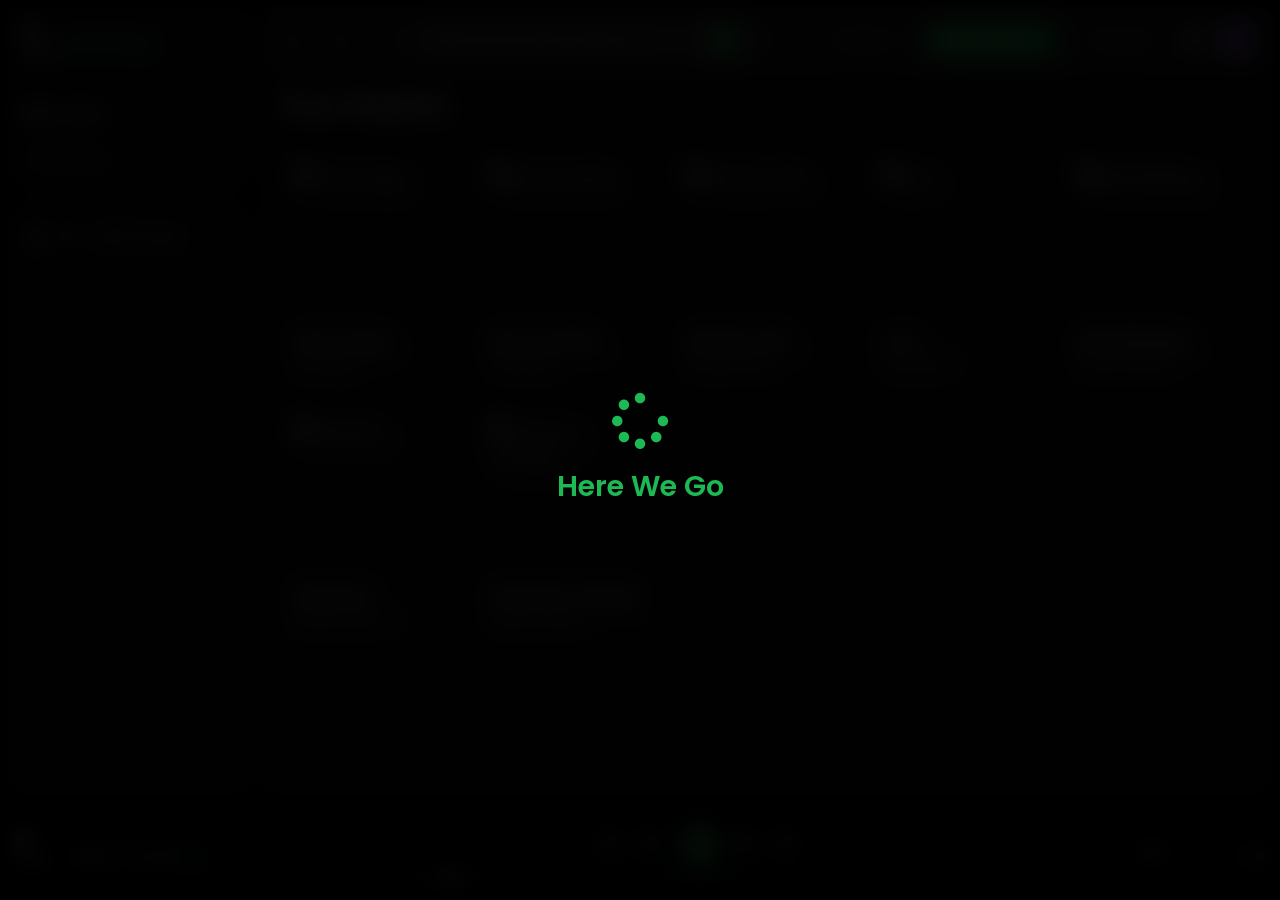
==== commit eafd19ae: "refactor: implement dynamic page loading, optimized search functionality, and global audio event han" ====
--- a/index.html
+++ b/index.html
@@ -3,17 +3,15 @@
 <head>
   <meta charset="UTF-8" />
   <meta name="viewport" content="width=device-width, initial-scale=1.0" />
+  <meta name="description" content="Melody — A premium music player with playlists, search, dark/light themes, and a beautiful listening experience." />
   <link rel="stylesheet" href="https://cdnjs.cloudflare.com/ajax/libs/font-awesome/6.0.0/css/all.min.css" />
   <link rel="stylesheet" href="style.css" />
-  <script src="https://kit.fontawesome.com/68dffed02e.js" crossorigin="anonymous"></script>
   <link rel="icon" href="favicon.ico" />
   <title>Melody : Music for everyone</title>
-  <link rel="preconnect" href="https://fonts.googleapis.com" />
-  <link rel="preconnect" href="https://fonts.gstatic.com" crossorigin />
-  <link href="https://fonts.googleapis.com/css2?family=Montserrat:ital,wght@0,100..900;1,100..900&family=Poppins:wght@300;400;500;600;700&display=swap" rel="stylesheet" />
 </head>
 
 <body>
+  <!-- Loading Screen -->
   <div id="loading-screen">
     <div class="loader">
       <i class="fa-solid fa-spinner"></i>
@@ -22,31 +20,29 @@
   </div>
 
   <main>
+    <!-- Sidebar -->
     <aside>
       <div class="header">
         <div class="logo-title">
-          <img src="favicon.ico" alt="melody logo" class="logo"/>
+          <img src="favicon.ico" alt="Melody logo" class="logo" />
           <h2>Melody</h2>
         </div>
-        <div id="google_translate_element" style="margin-top:10px;"></div>
+        <div id="google_translate_element" style="margin-top:6px;"></div>
         <p id="home-logo" class="active">
           <i class="fa-solid fa-house"></i> Home
         </p>
         <p id="searchbar">
           <i class="fa-solid fa-magnifying-glass"></i> Search
         </p>
-        <p id="faqs-link" style="cursor:pointer;" onclick="window.location.href='FAQs.html'">
-          <i class="fa-solid fa-question-circle"></i> FAQs
-        </p>
       </div>
 
       <div class="playlist">
         <p onclick="window.location.href='library.html'" style="cursor:pointer;">
-          <svg data-encore-id="icon" role="img" aria-hidden="true" viewBox="0 0 24 24" class="Svg-sc-ytk21e-0 bneLcE" width="20" height="20" style="vertical-align: middle; margin-right: 6px;">
+          <svg data-encore-id="icon" role="img" aria-hidden="true" viewBox="0 0 24 24" width="20" height="20" style="vertical-align: middle; margin-right: 6px;">
             <path d="M3 22a1 1 0 0 1-1-1V3a1 1 0 0 1 2 0v18a1 1 0 0 1-1 1zM15.5 2.134A1 1 0 0 0 14 3v18a1 1 0 0 0 1 1h6a1 1 0 0 0 1-1V6.464a1 1 0 0 0-.5-.866l-6-3.464zM9 2a1 1 0 0 0-1 1v18a1 1 0 1 0 2 0V3a1 1 0 0 0-1-1z"></path>
           </svg>
           <i class="fa-solid fa-heart" style="color:#ff4d6d; margin-right:6px;"></i>
-            Liked Songs
+          Liked Songs
         </p>
         <div class="lists">
           <ul id="libraryList"></ul>
@@ -54,15 +50,17 @@
       </div>
     </aside>
 
+    <!-- Main Content (loaded dynamically) -->
     <div class="main-content" id="main-content"></div>
   </main>
 
+  <!-- Player Bar -->
   <div class="player">
     <div class="current-song">
       <div>
-        <img src="images/music.svg" alt="" />
+        <img src="images/music.svg" alt="Now playing" />
         <p>Song Name</p>
-        <svg data-encore-id="icon" role="img" aria-hidden="true" viewBox="0 0 16 16" class="Svg-sc-ytk21e-0 ceOVVX">
+        <svg data-encore-id="icon" role="img" aria-hidden="true" viewBox="0 0 16 16">
           <path d="M0 8a8 8 0 1 1 16 0A8 8 0 0 1 0 8zm11.748-1.97a.75.75 0 0 0-1.06-1.06l-4.47 4.47-1.405-1.406a.75.75 0 1 0-1.061 1.06l2.466 2.467 5.53-5.53z"></path>
         </svg>
       </div>
@@ -91,9 +89,9 @@
         </div>
       </div>
       <div class="progress-bar">
-        <p class="current-duration">00:00</p>
+        <p class="current-duration">0:00</p>
         <input type="range" class="bar" id="seek-bar" value="0" min="0" max="100" />
-        <p class="duration">00:00</p>
+        <p class="duration">0:00</p>
       </div>
     </div>
     <div class="volume">
@@ -105,12 +103,14 @@
     </div>
   </div>
 
+  <!-- App Scripts -->
   <script>
+    // Sidebar library list
     const libraryList = document.getElementById("libraryList");
     const library = JSON.parse(localStorage.getItem("library")) || [];
 
     if (library.length === 0) {
-      libraryList.innerHTML = "<li style='color:gray;'>No saved songs</li>";
+      libraryList.innerHTML = "<li style='color: var(--text-muted); padding: 10px;'>No saved songs</li>";
     } else {
       libraryList.innerHTML = library.map(song => `
         <li>
@@ -121,6 +121,7 @@
         </li>`).join("");
     }
 
+    // Page loader
     window.addEventListener("DOMContentLoaded", () => {
       const savedTheme = localStorage.getItem("theme");
       if (savedTheme === "bright") {
@@ -132,10 +133,17 @@
       });
     });
 
+    // Dynamic page loading
     async function loadPage(page) {
-      const res = await fetch(page);
-      const content = await res.text();
-      document.getElementById("main-content").innerHTML = content;
+      try {
+        const res = await fetch(page + "?t=" + new Date().getTime());
+        if (!res.ok) throw new Error("HTTP " + res.status);
+        const content = await res.text();
+        document.getElementById("main-content").innerHTML = content;
+      } catch(e) {
+        document.getElementById("main-content").innerHTML = "<h2 style='color:red'>Failed to load " + page + "</h2><p>" + e.message + "</p>";
+        console.error("Failed to load page", e);
+      }
 
       const savedTheme = localStorage.getItem("theme");
       if (savedTheme === "bright") {
@@ -153,59 +161,57 @@
 
       const themeToggle = document.getElementById("theme-toggle");
       if (themeToggle) {
-        updateThemeToggleText(themeToggle);
+        themeToggle.textContent = document.body.classList.contains("bright-mode") ? "Light Mode" : "Dark Mode";
         themeToggle.addEventListener("click", function () {
           document.body.classList.toggle("bright-mode");
           localStorage.setItem("theme", document.body.classList.contains("bright-mode") ? "bright" : "dark");
-          updateThemeToggleText(themeToggle);
+          this.textContent = document.body.classList.contains("bright-mode") ? "Light Mode" : "Dark Mode";
         });
       }
     }
 
+    // Search functionality
     function setupSearch() {
       const searchInput = document.getElementById("search-input");
       const searchBtn = document.getElementById("search-btn");
       const searchBar = document.getElementById("search-bar");
-      
+
       if (searchInput && searchBtn) {
         const performSearch = () => {
           const query = searchInput.value.trim().toLowerCase();
           const cards = document.querySelectorAll(".card");
-          
+
           cards.forEach(card => {
             const text = card.textContent.toLowerCase();
-            card.style.display = (query === "" || text.includes(query)) ? "block" : "none";
+            card.style.display = (query === "" || text.includes(query)) ? "" : "none";
           });
-          
+
           if (typeof filterSongs === "function") {
             filterSongs(query);
           }
         };
-        
+
         searchBtn.addEventListener("click", performSearch);
         searchInput.addEventListener("keypress", (e) => {
           if (e.key === "Enter") performSearch();
         });
         searchInput.addEventListener("input", performSearch);
       }
-      
+
       if (searchBar) {
         searchBar.addEventListener("input", (e) => {
           const query = e.target.value.toLowerCase().trim();
           const cards = document.querySelectorAll(".card, .artist-card, .video-card");
-          
+
           cards.forEach(card => {
             const text = card.textContent.toLowerCase();
-            card.style.display = (query === "" || text.includes(query)) ? "block" : "none";
+            card.style.display = (query === "" || text.includes(query)) ? "" : "none";
           });
         });
       }
     }
 
-    function updateThemeToggleText(toggle) {
-      toggle.textContent = document.body.classList.contains("bright-mode") ? "Light Mode" : "Dark Mode";
-    }
-
+    // Sidebar navigation
     document.getElementById("home-logo").addEventListener("click", () => {
       document.getElementById("home-logo").classList.add("active");
       document.getElementById("searchbar").classList.remove("active");
@@ -214,23 +220,15 @@
 
     document.getElementById("searchbar").addEventListener("click", () => {
       document.getElementById("searchbar").classList.add("active");
-      document.getElementById("FAQs").classList.remove("active");
+      document.getElementById("home-logo").classList.remove("active");
       loadPage("search.html");
     });
 
-    document.getElementById("faqs-link").addEventListener("click", () => {
-      document.getElementById("faqs-link").classList.add("active");
-      document.getElementById("home-logo").classList.remove("active");
-      loadPage("FAQs.html");
-    });
-
-  
-
-
+    // Dismiss loading screen
     window.addEventListener("load", () => {
       setTimeout(() => {
         document.getElementById("loading-screen").classList.add("hidden");
-      }, 2000);
+      }, 1500);
     });
   </script>
 
--- a/style.css
+++ b/style.css
@@ -1,2424 +1,1563 @@
-@import url("https://fonts.googleapis.com/css2?family=Roboto:ital,wght@0,100;0,300;0,400;0,500;0,700;0,900;1,100;1,300;1,400;1,500;1,700;1,900&display=swap");
-
-* {
-  margin: 0;
-  padding: 0;
-  box-sizing: border-box;
-  font-family: "Roboto", sans-serif;
-  font-weight: 700;
-  color: white;
-}
-
-body, html {
-  background-color: black;
-  height: 100vh;
-  overflow-x: hidden; /* Prevent horizontal scrolling globally */
-  overflow-y: hidden; /* Hide vertical scroll */
-}
-
-/* ===== Main Layout ===== */
-main {
-  display: flex;
-  width: 100vw;
-  gap: 10px;
-  height: calc(100vh - 110px); /* Adjust for player/footer height */
-  overflow-y: auto; /* Allow main content scrolling if content exceeds */
-}
-
-/* ===== Main Content ===== */
-.main-content {
-  flex: 1;
-  width: 100%; /* Stretch full width inside main-content */
-  padding: 20px; /* Add some spacing inside content */
-  overflow-y: auto; /* Scrollable if content grows */
-}
-
-.main-content .Home {
-  flex: 1;
-  width: 100%;
-}
-
-/* ===== Main Content ===== */
-.main-content {
-  flex: 1;
-  display: flex;
-  flex-direction: column;
-  background-color: #121212; /* Dark theme for content */
-  overflow-y: auto;          /* Vertical scroll if needed */
-  overflow-x: hidden;        /* Prevent horizontal scroll */
-  width: 100%;               /* Fit perfectly within main */
-  padding: 20px;             /* Optional: spacing inside content */
-}
-
-/* ===== Sidebar ===== */
-aside {
-  background-color: #0e0e0e; /* Dark sidebar background */
-  color: white;
-  width: 260px;
-  min-width: 220px;
-  height: 100%;
-  display: flex;
-  flex-direction: column;
-  box-shadow: 2px 0 16px rgba(0, 0, 0, 0.18);
-  border-top-right-radius: 18px;
-  border-bottom-right-radius: 18px;
-  padding-top: 16px;
-  transition: background 0.3s, width 0.3s; /* Smooth changes */
-  overflow-y: auto; /* Allow scrolling if sidebar content grows */
-}
-
-/* ===== Sidebar Header ===== */
-.header {
-  background-color: #232323; /* Slightly lighter card inside sidebar */
-  margin: 16px;              /* Spacing around header */
-  border-radius: 16px;
-  height: fit-content;
-  overflow: hidden;
-  box-shadow: 0 2px 8px rgba(0, 0, 0, 0.12);
-  padding: 18px 0 12px 0;
-  display: flex;
-  flex-direction: column;
-  gap: 12px; /* Proper spacing between elements */
-}
-
-
-.logo-title {
-    display: flex;
-    align-items: center; /* vertical alignment */
-    gap: 2px; /* space between logo and text */
-    margin-bottom: 20px;
-    margin-left: 15px;
-}
-button.active {
-  background-color: #1db954;  /* Spotify green */
-  color: white;
-  border-radius: 5px;
-  transform: scale(1.1);
-  transition: all 0.2s ease;
-}
-
-.controls img.active {
-  filter: brightness(1.8) saturate(2);
-  transform: scale(1.2);
-}
-
-
-/* ===== Sidebar Logo ===== */
-.logo {
-  width: 40px;   /* Fixed logo width */
-  height: 40px;  /* Fixed logo height */
-  object-fit: contain;  /* Ensure logo proportions are preserved */
-  transition: transform 0.2s ease; /* Smooth hover scaling */
-}
-
-/* Optional: Hover effect for logo */
-.logo:hover {
-  transform: scale(1.1); /* Slight zoom on hover */
-  cursor: pointer;
-}
-
-
-#google_translate_element {
-  margin: 10px 0;
-  text-align: center;
-}
-
-.goog-te-combo {
-  padding: 10px 18px;
-  border-radius: 8px;
-  border: 1.5px solid #232323;
-  background: #232323;
-  color: #fff;
-  font-family: "Poppins", "Montserrat", sans-serif;
-  font-size: 15px;
-  cursor: pointer;
-  font-weight: 600;
-  transition: border 0.2s, box-shadow 0.2s;
-  margin-bottom: 6px;
-}
-
-/* Simple highlight on focus (no green background) */
-.goog-te-combo:focus {
-  border-color: #1db954 !important;
-  box-shadow: 0 0 0 2px rgba(29,185,84,0.18);
-  outline: none;
-}
-
-/* Green border on hover for interactive feel */
-.goog-te-combo:hover {
-  border-color: #1db954 !important;
-}
-
-
-.goog-te-combo option:checked {
-  color: #1db954 !important;
-}
-
-/* Bright mode support */
-body.bright-mode .goog-te-combo {
-  background: #e0e0e0 !important;
-  color: #222 !important;
-  border-color: #b3b3b3 !important;
-}
-
-body.bright-mode .goog-te-combo:focus {
-  border-color: #1db954 !important;
-  box-shadow: 0 0 0 2px rgba(29,185,84,0.18);
-}
-
-
-/* --- End Google Translate Widget Styles --- */
-
-
-/* ===== Sidebar Header Title ===== */
-.header h2 {
-  font-size: 26px;
-  font-weight: 800;
-  letter-spacing: 1px;
-  margin: 0;                    /* Reset default margin */
-  color: #1db954;               /* Spotify green */
-  cursor: pointer;
-  padding: 15px 15px 0 15px;   /* Top padding with horizontal spacing */
-  text-align: center;
-  transition: transform 0.2s ease, color 0.2s ease;
-}
-
-.header h2:hover {
-  transform: scale(1.05);      /* Slight zoom on hover */
-  color: #1ed760;              /* Slightly brighter green on hover */
-}
-
-/* ===== Sidebar Navigation Links ===== */
-.header p {
-  cursor: pointer;
-  padding: 12px 15px;          /* Uniform padding */
-  margin-left: 8px;
-  font-size: 14px;
-  font-weight: 600;
-  border-radius: 8px;
-  display: flex;
-  align-items: center;
-  gap: 10px;
-  transition: background 0.2s, color 0.2s, transform 0.2s;
-}
-
-.header p:hover {
-  background-color: #1db95433; /* Semi-transparent highlight on hover */
-  color: #1db954;
-  transform: translateX(3px);  /* Slight shift effect on hover */
-}
-/* ===== Active Sidebar Link Styling ===== */
-aside .header p.active {
-  position: relative;
-  font-weight: 700;               /* Make active text prominent */
-  background-color: #1db95422;    /* Slightly transparent background for subtlety */
-  color: #fff;                     /* Ensure text is readable */
-  border-radius: 4px;
-  padding-left: 12px;              /* Space for indicator */
-  transition: background 0.2s ease, color 0.2s ease;
-}
-
-/* ===== Left Indicator Bar ===== */
-aside .header p.active::before {
-  content: "";
-  position: absolute;
-  left: 0;                         /* Stick to the left edge */
-  top: 50%;
-  transform: translateY(-50%);
-  width: 4px;                       /* Thin indicator line */
-  height: 60%;                      /* Slightly taller for better visibility */
-  background-color: #1db954;        /* Spotify green indicator */
-  border-radius: 2px;
-}
-
-
-/* ===== Sidebar Links: Home & Search ===== */
-#home-logo,
-#searchbar {
-  height: 40px;
-  width: 200px;
-  background-color: transparent; /* Corrected 'none' to 'transparent' */
-  display: flex;
-  align-items: center;           /* Vertically center text and icons */
-  padding-left: 12px;
-  border-radius: 8px;            /* Match other sidebar links */
-  transition: background 0.2s ease, color 0.2s ease;
-}
-
-/* ===== Hover Effect for Sidebar Links ===== */
-.header p:hover {
-  background-color: rgba(29, 185, 84, 0.12); /* Semi-transparent green */
-  color: #1db954;
-  transform: translateX(3px);                 /* Subtle shift for interactivity */
-}
-
-
-/* ===== Playlist Container ===== */
-.playlist {
-  background-color: #232323;
-  margin: 0 16px 16px 16px;
-  border-radius: 16px;
-  flex: 1;
-  overflow: hidden;                  /* Prevent content overflow */
-  box-shadow: 0 2px 12px rgba(0, 0, 0, 0.15); /* Slightly stronger shadow for depth */
-  display: flex;
-  flex-direction: column;
-  padding: 14px 0 10px 0;
-  gap: 10px;
-  transition: box-shadow 0.2s ease;
-}
-
-.playlist:hover {
-  box-shadow: 0 4px 20px rgba(0, 0, 0, 0.25); /* Subtle glow on hover */
-}
-
-/* ===== Playlist Items ===== */
-.playlist > p {
-  cursor: pointer;
-  padding: 12px 24px;
-  font-size: 17px;
-  font-weight: 500;
-  display: flex;
-  align-items: center;
-  border-bottom: 1px solid rgba(255, 255, 255, 0.07);
-  border-radius: 8px;
-  gap: 10px;
-  transition: background 0.2s ease, color 0.2s ease, transform 0.2s ease;
-}
-
-.playlist > p:hover {
-  background: rgba(29, 185, 84, 0.1); /* Semi-transparent green highlight */
-  color: #1db954;
-  transform: translateX(3px);          /* Slight horizontal shift for interactivity */
-}
-
-/* ===== Home Section ===== */
-.Home {
-  background-color: rgb(18, 18, 18);
-  height: 98.28%;
-  width: 78%;
-  margin: 10px;
-  border-radius: 8px;
-  overflow-y: auto;          /* Enable vertical scroll */
-  overflow-x: hidden;        /* Prevent horizontal scroll */
-  padding: 16px;             /* Inner spacing for content */
-  transition: background 0.2s ease;
-}
-
-.Home:hover {
-  background-color: rgb(28, 28, 28);  /* Slightly lighter on hover */
-}
-
-/* ===== Navigation Bar ===== */
-.nav {
-  display: flex;
-  width: 100%;
-  justify-content: space-between;
-  align-items: center;
-  background-color: #242424;
-  padding: 8px 16px;
-  border-radius: 8px;
-  transition: background 0.2s ease;
-}
-
-.nav:hover {
-  background-color: #2c2c2c;  /* Slight hover effect */
-}
-
-/* ===== Left Section of Nav ===== */
-.left {
-  display: flex;
-  align-items: center;
-  gap: 10px;
-  padding: 10px;
-  transition: transform 0.2s ease;
-}
-
-.left:hover {
-  transform: translateY(-2px);  /* Subtle lift on hover */
-}
-
-
-/* ===== Left & Right Circular Buttons ===== */
-.left div,
-.r-div,
-.right div {
-  background-color: rgb(14, 14, 14);
-  width: 30px;
-  height: 30px;
-  border-radius: 50%;
-  cursor: pointer;
-  display: flex;
-  align-items: center;
-  justify-content: center;
-  transition: background 0.2s ease, color 0.2s ease, transform 0.15s ease;
-}
-
-/* ===== Hover Effects for Left & Right Buttons ===== */
-.left div:hover,
-.right div:hover,
-.r-div:hover {
-  background-color: rgba(255, 255, 255, 0.42);
-  color: black;
-  transform: scale(1.1); /* Slight pop effect on hover */
-}
-
-/* ===== Right Section Container ===== */
-.right {
-  display: flex;
-  align-items: center;
-  gap: 10px;
-  padding: 20px 0;
-}
-
-
-/* ===== Right Section Buttons ===== */
-.right div {
-  background-color: rgb(14, 14, 14);
-  width: 30px;
-  height: 30px;
-  border-radius: 50%;
-  cursor: pointer;
-  display: flex;
-  align-items: center;
-  justify-content: center;
-  transition: background 0.2s ease, color 0.2s ease, transform 0.15s ease;
-}
-
-.right div:hover {
-  background-color: rgba(255, 255, 255, 0.42);
-  color: black;
-  transform: scale(1.1); /* Slight pop effect */
-}
-
-/* ===== Right Section Labels / Pills ===== */
-.right p {
-  background-color: rgb(14, 14, 14);
-  font-size: 12px;
-  padding: 4px 10px;          /* Add inner spacing for text */
-  border-radius: 22px;         /* Rounded pill shape */
-  cursor: pointer;
-  display: flex;
-  align-items: center;
-  justify-content: center;
-  transition: background 0.2s ease, color 0.2s ease, transform 0.15s ease;
-}
-
-.right p:hover {
-  background-color: white;
-  color: black;
-  transform: scale(1.05);       /* Slight scale effect on hover */
-}
-
-
-.types {
-  padding: 10px;
-  display: flex;
-  gap: 10px;
-}
-
-.types div {
-  background-color: rgba(255, 255, 255, 0.079);
- padding: 6px 12px;
-  border-radius: 22px;
-  font-size: 12px;
-  cursor: pointer;
-}
-
-.types div:hover {
-  background-color: rgba(255, 255, 255, 0.27);
-  transform: scale(1.05); 
-}
-
-/* ===== Playlist Cards ===== */
-.playlists {
-  display: flex;
-  gap: 10px;
-  margin-left: 10px;
-  flex-wrap: wrap; /* Wrap on smaller screens */
-}
-
-.playlists div {
-  width: 300px;
-  display: flex;
-  align-items: center;
-  font-size: 14px;
-  background-color: rgba(255, 255, 255, 0.12);
-  padding: 8px 12px;
-  border-radius: 8px;
-  cursor: pointer;
-  transition: background 0.2s ease, transform 0.15s ease, box-shadow 0.2s ease;
-}
-
-.playlists div:hover {
-  background-color: rgba(255, 255, 255, 0.25);
-  transform: translateY(-3px);   /* Slight lift on hover */
-  box-shadow: 0 4px 12px rgba(0,0,0,0.3);
-}
-
-.playlists img {
-  height: 50px;
-  width: 50px;                    /* Ensure square images */
-  object-fit: cover;              /* Crop image if needed */
-  margin-right: 10px;
-  border-radius: 6px;             /* Rounded corners for images */
-}
-
-
-/* ===== Sidebar Lists ===== */
-.lists {
-  height: 92%;
-  max-height: 92%;
-  overflow-y: auto;       /* Vertical scroll for overflow */
-  overflow-x: hidden;     /* Prevent horizontal scroll */
-  padding: 8px 0;         /* Optional padding inside list */
-}
-
-.lists div {
-  width: 90%;
-  padding: 10px;
-  display: flex;
-  align-items: center;
-  font-size: 12px;        /* Slightly larger for readability */
-  font-weight: 400;       /* Normal weight for clarity */
-  color: #ffffffd7;
-  border-radius: 6px;     /* Rounded edges for hover highlight */
-  cursor: pointer;
-  transition: background 0.2s ease, color 0.2s ease;
-}
-
-.lists div:hover {
-  background-color: rgba(112, 112, 112, 0.16);
-}
-
-.lists li img {
-  height: 40px;
-  width: 40px;            /* Ensure square images */
-  object-fit: cover;      /* Proper fit inside container */
-  border-radius: 4px;
-}
-
-.lists div p {
-  font-size: 15px;
-  color: #ffffffd7;
-  margin-left: 10px;      /* Space between image and text */
-  transition: color 0.2s ease;
-}
-
-.lists div p:hover {
-  color: #ffffff;          /* Highlight text on hover */
-}
-
-
-.musics h1 {
-  margin-top: 20px;
-  margin-left: 10px;
-  font-size: 20px;
-}
-/* ===== Music / Playlist Cards ===== */
-.card {
-  padding: 8px;
-  margin: 10px;
-  border-radius: 8px;
-  width: 155px;
-  height: 200px;
-  background-color: rgba(255, 255, 255, 0.03); /* subtle dark card */
-  display: flex;
-  flex-direction: column;
-  justify-content: flex-start;
-  transition: background 0.2s ease, transform 0.15s ease;
-  cursor: pointer;
-}
-
-.card:hover {
-  background-color: rgba(110, 109, 109, 0.25); /* subtle highlight */
-  transform: translateY(-5px);               /* slight lift on hover */
-}
-
-.card h5 {
-  font-size: 15px;
-  padding: 4px 0;
-  font-weight: 600;
-  color: #ffffffd7;
-}
-
-.card p {
-  font-size: 12px;
-  font-weight: 500;
-  color: rgba(255, 255, 255, 0.55);
-  padding: 2px 0;
-}
-
-
-/* ===== Card Images ===== */
-.card img {
-  width: 100%;                 /* Fill card width */
-  height: 150px;               /* Fixed height for uniformity */
-  object-fit: cover;           /* Cover the space, crop if necessary */
-  border-radius: 8px;          /* Rounded corners matching card */
-  transition: transform 0.2s ease; /* Smooth hover effect */
-  cursor: pointer;
-}
-
-.card img:hover {
-  transform: scale(1.05);      /* Slight zoom on hover for interactivity */
-}
-
-/* ===== Music Cards Container ===== */
-.musiccards {
-  display: flex;
-  flex-wrap: wrap;          /* Allows cards to wrap on smaller screens */
-  gap: 10px;                /* Space between cards */
-  margin: 10px 0;           /* Vertical spacing */
-}
-
-/* ===== Discover Section ===== */
-.discover {
-  margin: 10px;
-  padding: 5px;             /* Optional padding for spacing inside section */
-}
-
-
-/* ===== See More Section ===== */
-.seemore {
-  display: flex;
-  justify-content: space-between;
-  align-items: center;
-  margin-top: 10px;
-  flex-wrap: wrap;           /* Allows items to wrap on smaller screens */
-  gap: 10px;
-}
-
-.seemore div {
-  padding: 8px 14px;         /* Better pill shape */
-  background-color: rgba(255, 255, 255, 0.03);
-  border-radius: 22px;
-  font-size: 12px;
-  cursor: pointer;
-  transition: background 0.2s ease, transform 0.15s ease;
-}
-
-.seemore div:hover {
-  background-color: rgb(58, 58, 58);
-  transform: scale(1.05);     /* Slight pop on hover */
-}
-
-.seemore i {
-  padding: 5px;
-  transition: transform 0.2s ease;
-}
-
-.seemore i:hover {
-  transform: scale(1.1);       /* Small icon animation on hover */
-}
-
-
-/* ===== SVG Icons ===== */
-svg {
-  width: 18px;
-  height: 18px;            /* Ensures consistent sizing */
-  margin-bottom: -3px;
-  fill: white;
-  transition: transform 0.2s ease, fill 0.2s ease;
-}
-
-svg:hover {
-  transform: scale(1.1);   /* Slight pop on hover */
-  fill: #1db954;           /* Optional hover color for interactivity */
-}
-
-/* ===== Music Player ===== */
-.player {
-  width: 100%;
-  height: 110px;
-  background-color: #000;  /* Pure black for contrast */
-  display: flex;
-  align-items: center;
-  justify-content: space-between;
-  padding: 0 16px;
-  border-top: 1px solid rgba(255, 255, 255, 0.1);
-  border-radius: 8px;
-  box-shadow: 0 -2px 10px rgba(0, 0, 0, 0.5); /* subtle shadow for depth */
-  transition: background 0.3s ease;
-}
-
-.player:hover {
-  background-color: rgba(18, 18, 18, 0.95); /* subtle hover effect */
-}
-
-
-/* ===== Current Song Section ===== */
-.current-song {
-  width: 300px;
-  min-width: 180px;
-  display: flex;
-  align-items: center;
-  gap: 12px;               /* Better spacing between elements */
-  overflow: hidden;         /* Prevent overflow for long titles */
-}
-
-.current-song div {
-  display: flex;
-  align-items: center;
-  width: 100%;
-}
-
-.current-song img {
-  width: 56px;
-  height: 56px;
-  margin-right: 12px;
-  border-radius: 6px;      /* Slightly more rounded for modern look */
-  flex-shrink: 0;
-  transition: transform 0.2s ease;
-  cursor: pointer;
-}
-
-.current-song img:hover {
-  transform: scale(1.05);   /* Slight zoom on hover for interactivity */
-}
-/* ===== Current Song Title ===== */
-.current-song p {
-  font-size: 16px;
-  color: #ffffff;
-  font-weight: 500;               /* Slightly bolder for readability */
-  overflow: hidden;
-  text-overflow: ellipsis;        /* Truncate long song names */
-  white-space: nowrap;
-  transition: color 0.2s ease;
-}
-
-.current-song p:hover {
-  color: #1db954;                 /* Highlight on hover for interactivity */
-}
-
-/* ===== Current Song Status Icon ===== */
-.current-song svg {
-  margin-left: 8px;
-  width: 16px;
-  height: 16px;
-  fill: #1db954;
-  flex-shrink: 0;
-  transition: transform 0.2s ease;
-}
-
-.current-song svg:hover {
-  transform: scale(1.1);           /* Slight pop on hover */
-}
-
-/* ===== Player Controls ===== */
-.controls img {
-  cursor: pointer;
-  transition: transform 0.2s ease, filter 0.2s ease;
-}
-
-.controls img:hover {
-  transform: scale(1.1);           /* Slight zoom effect */
-  filter: brightness(1.5);         /* Highlight on hover */
-}
-
-/* ===== Progress Bar Container ===== */
-.progress-bar {
-  display: flex;
-  align-items: center;
-  gap: 6px;
-  width: 100%;
-}
-
-/* ===== Progress Range Input ===== */
-.bar {
-  -webkit-appearance: none;       /* Remove default styling */
-  width: 100%;
-  height: 4px;
-  border-radius: 2px;
-  background: linear-gradient(to right, #1db954 0%, #555 100%);
-  cursor: pointer;
-  outline: none;
-  margin: 0;
-  padding: 0;
-  transition: background 0.3s ease;
-}
-
-.bar:hover {
-  height: 6px;                     /* Slightly taller on hover */
-  background: linear-gradient(to right, #1db954 0%, #888 100%);
-}
-
-.bar::-webkit-slider-thumb {
-  -webkit-appearance: none;
-  width: 12px;
-  height: 12px;
-  border-radius: 50%;
-  background: #1db954;
-  cursor: pointer;
-  box-shadow: 0 0 6px rgba(29, 185, 84, 0.6);
-  transition: transform 0.2s ease;
-}
-
-.bar::-webkit-slider-thumb:hover {
-  transform: scale(1.2);
-}
-
-.bar::-moz-range-thumb {
-  width: 12px;
-  height: 12px;
-  border-radius: 50%;
-  background: #1db954;
-  cursor: pointer;
-  box-shadow: 0 0 6px rgba(29, 185, 84, 0.6);
-  transition: transform 0.2s ease;
-}
-
-.bar::-moz-range-thumb:hover {
-  transform: scale(1.2);
-}
-
-
-/* ===== Progress Bar Container ===== */
-.progress-bar {
-  display: flex;
-  align-items: center;
-  gap: 8px;
-  width: 100%;
-  max-width: 500px;
-}
-
-/* ===== Time Labels ===== */
-.progress-bar > p {
-  font-family: 'Montserrat', sans-serif;
-  font-size: 16px;              /* Slightly rounded down for balance */
-  font-weight: 600;
-  color: #b3b3b3;
-  min-width: 40px;
-  text-align: center;
-  user-select: none;            /* Prevent text selection */
-}
-
-
-
-/* ===== Player Panel ===== */
-.panel {
-  display: flex;
-  flex-wrap: wrap;
-  justify-content: center;
-  align-items: center;
-  align-content: center;
-  gap: 10px;
-  height: 95px;
-  padding: 6px 5px 12px 5px;
-  border-radius: 10px;
-  margin-bottom: 9px;
-  overflow: visible;
-  transition: background-color 0.3s ease, box-shadow 0.3s ease;
-}
-
-.panel:hover {
-  background-color: rgba(29, 185, 84, 0.05); /* subtle hover tint */
-  box-shadow: 0 2px 8px rgba(29, 185, 84, 0.2); /* soft glow effect */
-}
-
-
-/* ===== Player Controls Container ===== */
-.controls {
-  display: flex;
-  justify-content: center;
-  align-items: center;
-  gap: 16px;
-}
-
-/* ===== Small Control Buttons (Next, Previous, Loop, Shuffle) ===== */
-.controls img {
-  cursor: pointer;
-  opacity: 0.75;
-  width: 24px;
-  height: 24px;
-  border-radius: 50%;
-  transition: transform 0.25s ease, opacity 0.25s ease, filter 0.25s ease;
-}
-
-.controls img:hover {
-  opacity: 1;
-  transform: scale(1.1);
-  filter: brightness(1.3);
-}
-
-/* ===== Play/Pause Button ===== */
-.controls #play {
-  width: 42px;
-  height: 42px;
-  background: #1db954;
-  border-radius: 50%;
-  padding: 8px;
-  opacity: 1;
-  box-shadow: 0 4px 12px rgba(29, 185, 84, 0.4);
-  transition: transform 0.3s ease, background 0.3s ease, box-shadow 0.3s ease;
-  display: flex;
-  justify-content: center;
-  align-items: center;
-}
-
-.controls #play:hover {
-  background: #1ed760;
-  transform: scale(1.15);
-  box-shadow: 0 6px 16px rgba(29, 185, 84, 0.6);
-}
-/* ===== Volume Container ===== */
-.volume {
-  display: flex;
-  align-items: center;
-  justify-content: flex-end;
-  gap: 8px;
-  height: 70px;
-  width: min-content;
-  border-radius: 8px;
-}
-
-/* ===== Tooltip Container ===== */
-.volume .tooltip-container {
-  position: relative;
-  display: inline-block;
-  cursor: pointer;
-}
-
-/* ===== Volume Icon ===== */
-.volume .tooltip-container img {
-  width: 28px;
-  height: 28px;
-  padding: 4px;
-  cursor: pointer;
-  opacity: 0.7;
-  flex-shrink: 0;
-  transition: transform 0.2s ease, opacity 0.2s ease, filter 0.2s ease;
-  fill: #b3b3b3;
-}
-
-.volume .tooltip-container img:hover {
-  opacity: 1;
-  transform: scale(1.15);
-  filter: brightness(1.3);
-}
-
-/* ===== Volume Slider ===== */
-#volume {
-  width: 90px;
-  height: 3px;
-  background-color: #ffffff8c;
-  border-radius: 2px;
-  cursor: pointer;
-  -webkit-appearance: none;
-}
-
-#volume::-webkit-slider-thumb {
-  -webkit-appearance: none;
-  width: 10px;
-  height: 10px;
-  background-color: #1db954;
-  border-radius: 50%;
-  cursor: pointer;
-  box-shadow: 0 0 6px rgba(29, 185, 84, 0.6);
-  transition: transform 0.2s ease, box-shadow 0.2s ease;
-}
-
-#volume::-webkit-slider-thumb:hover {
-  transform: scale(1.2);
-  box-shadow: 0 0 10px rgba(29, 185, 84, 0.8);
-}
-
-/* ===== Firefox Support ===== */
-#volume::-moz-range-thumb {
-  width: 10px;
-  height: 10px;
-  background-color: #1db954;
-  border-radius: 50%;
-  cursor: pointer;
-  box-shadow: 0 0 6px rgba(29, 185, 84, 0.6);
-  transition: transform 0.2s ease, box-shadow 0.2s ease;
-}
-
-#volume::-moz-range-thumb:hover {
-  transform: scale(1.2);
-  box-shadow: 0 0 10px rgba(29, 185, 84, 0.8);
-}
-
-@media (max-width: 927px) {
-  .current-song {
-    width: 200px;
-  }
-  .current-song > div {
-    width: 200px;
-  }
-  
-  }
-  .bar {
-    width: 325px;
-  }
-  .lists div p {
-    font-size: 12px;
-  }
-
-
-@media (max-width: 780px) {
-}
-
-/* Style the scrollbar track */
-::-webkit-scrollbar-track {
-  background: #2e2e2e; /* Dark background color */
-  border-radius: 10px; /* Optional: Rounded corners */
-}
-
-/* Style the scrollbar thumb */
-::-webkit-scrollbar-thumb {
-  background-color: #555; /* Darker gray color for the thumb */
-  border-radius: 10px; /* Optional: Rounded corners */
-  border: 2px solid #2e2e2e; /* Optional: Border to add some spacing */
-}
-
-/* Style the scrollbar thumb on hover */
-::-webkit-scrollbar-thumb:hover {
-  background-color: #888; /* Lighter gray color when hovered */
-}
-
-/* Style the scrollbar */
-::-webkit-scrollbar {
-  width: 8px; /* Width of the scrollbar */
-  /* height: 12px; Height of the scrollbar (for horizontal scrollbar) */
-}
-
-#searchbar {
-  border-radius: 12px;
-}
-
-#searchbar:hover {
-  border: 0.8px solid whitesmoke;
-}
-#home-logo {
-  /* background-color: rgb(45, 45, 45); */
-  border-radius: 12px;
-  margin-bottom: 3px;
-}
-.login {
-  background-color: white;
-  color: black;
-  width: 60px;
-  height: 40px;
-  border-radius: 18px;
-  display: flex;
-  align-items: center;
-  justify-content: center;
-}
-body.bright-mode {
-  background-color: white;
-  color: black;
-}
-
-body.bright-mode * {
-  color: black !important;
-}
-
-.header p svg {
-  padding-right: 8px;
-  width: 18px;
-  height: 18px;
-}
-.playlist {
-  background-color: rgb(18, 18, 18);
-  margin: 10px;
-  border-radius: 10px;
-  flex: 1;
-  overflow: hidden;
-  display: flex;
-  flex-direction: column;
-}
-
-.playlist > p {
-  cursor: pointer;
-  padding: 15px;
-  font-size: 16px;
-  display: flex;
-  align-items: center;
-  border-bottom: 1px solid rgba(255, 255, 255, 0.1);
-  flex-shrink: 0;
-}
-
-.playlist > p svg {
-  padding-right: 8px;
-  width: 18px;
-  height: 18px;
-}
-
-.Home {
-  background-color: rgb(18, 18, 18);
-  flex: 1;
-  margin: 10px;
-  border-radius: 8px;
-  overflow-y: auto;
-  display: flex;
-  flex-direction: column;
-}
-
-.nav {
-  display: flex;
-  width: 100%;
-  justify-content: space-between;
-  align-items: center;
-  background-color: #353535;
-  padding: 10px 20px;
-  flex-shrink: 0;
-}
-/* Hamburger Button Styles */
-.hamburger {
-  font-size: 24px;
-  background: none;
-  border: none;
-  color: white;
-  cursor: pointer;
-  display: none;
-  padding: 8px;
-  border-radius: 4px;
-  transition: background-color 0.2s;
-  z-index: 1001;
-}
-
-.hamburger:hover {
-  background-color: rgba(255, 255, 255, 0.1);
-}
-
-.nav-links {
-  display: none;
-  list-style: none;
-  margin: 0;
-  padding: 0;
-}
-
-.nav-links li {
-  margin: 0;
-}
-
-.nav-links a {
-  color: white;
-  text-decoration: none;
-  padding: 12px 16px;
-  display: block;
-  border-radius: 4px;
-  transition: background-color 0.2s;
-  font-size: 14px;
-  font-weight: 500;
-}
-
-.nav-links a:hover {
-  background-color: rgba(255, 255, 255, 0.1);
-}
-
-/* Responsive Nav Links */
-@media (max-width: 768px) {
-  .hamburger {
-    display: block;
-  }
-
-  .nav-links {
-    display: none;
-    flex-direction: column;
-    background-color: #232323;
-    position: absolute;
-    top: 70px;
-    right: 10px;
-    padding: 8px;
-    border-radius: 8px;
-    z-index: 1000;
-    width: 180px;
-    box-shadow: 0 4px 12px rgba(0, 0, 0, 0.3);
-    border: 1px solid rgba(255, 255, 255, 0.1);
-  }
-
-  .nav-links.show {
-    display: flex;
-  }
-
-  .nav-links li {
-    margin: 2px 0;
-  }
-  
-  /* Hide regular navigation items on mobile */
-  .right p:not(#theme-toggle) {
-    display: none;
-  }
-  
-  /* Improve mobile navigation positioning */
-  .nav {
-    position: relative;
-  }
-  
-  /* Ensure hamburger button is properly positioned */
-  .hamburger {
-    position: relative;
-    z-index: 1001;
-  }
-}
-
-/* Additional mobile improvements */
-@media (max-width: 480px) {
-  .nav-links {
-    width: 160px;
-    right: 5px;
-    top: 65px;
-  }
-  
-  .nav-links a {
-    padding: 10px 12px;
-    font-size: 13px;
-  }
-  
-  .hamburger {
-    font-size: 22px;
-    padding: 6px;
-  }
-}
-
-/* Smooth transitions for hamburger menu */
-.nav-links {
-  transition: opacity 0.3s ease, transform 0.3s ease;
-  opacity: 0;
-  transform: translateY(-10px);
-}
-
-.nav-links.show {
-  opacity: 1;
-  transform: translateY(0);
-}
-/* ===== Bright Mode Support ===== */
-body.bright-mode .nav-links {
-  background-color: #f5f5f5;
-  border: 1px solid rgba(0, 0, 0, 0.1);
-  color: #333;
-}
-
-body.bright-mode .nav-links a {
-  color: #333;
-  padding: 8px 12px;
-  border-radius: 6px;
-  transition: background 0.2s ease, color 0.2s ease;
-  text-decoration: none;
-}
-
-body.bright-mode .nav-links a:hover {
-  background-color: rgba(0, 0, 0, 0.05);
-  color: #000;
-}
-
-body.bright-mode .hamburger {
-  color: #333;
-  cursor: pointer;
-  transition: background 0.2s ease, color 0.2s ease;
-  padding: 6px;
-  border-radius: 6px;
-}
-
-body.bright-mode .hamburger:hover {
-  background-color: rgba(0, 0, 0, 0.05);
-}
-/* ===== Left and Right Controls ===== */
-.left {
-  display: flex;
-  gap: 10px;
-  align-items: center;
-}
-
-.left div,
-.right div {
-  background-color: rgb(14, 14, 14,0.708);
-  width: 35px;
-  height: 35px;
-  border-radius: 50%;
-  cursor: pointer;
-  display: flex;
-  align-items: center;
-  justify-content: center;
-  transition: all 0.25s ease;
-}
-
-.left div:hover,
-.right div:hover {
-  background-color: rgba(255, 255, 255, 0.2);
-  transform: scale(1.1); /* Subtle hover scale effect */
-}
-
-.right {
-  display: flex;
-  align-items: center;
-  gap: 10px;
-}
-
-.right p {
-  background-color: rgba(14, 14, 14, 0.311);
-  font-size: 12px;
-  border-radius: 22px;
-  padding: 12px 20px;
-  cursor: pointer;
-  transition: all 0.25s ease;
-  white-space: nowrap;
-  border:1px solid grey;
-  color:rgb(202, 191, 191);
-}
-
-.right p:nth-child(2){
-  background-color: #1dc157;
-  color:white;
-}
-
-.right .profile{
-  background: rgb(113, 10, 173);
-}
-
-.bell{
-  position: relative;
- 
-}
-
-.notification{
-  position: absolute;
-  width:10px;
-  height:10px;
-  background-color: #00ff00;
-  top:7px;
-  border: 1px solid black;
-  right:10px;
-
-  border-radius: 50%;
-  
-}
-
-.right p:hover {
-  background-color: white;
-  color: black;
-  transform: scale(1.05); /* Slight hover pop effect */
-}
-
-
-/* ===== Playlist/List Styling ===== */
-.lists {
-  flex: 1;
-  overflow-y: auto;
-  padding: 10px 0;
-}
-
-.lists ul {
-  list-style: none;
-  margin: 0;
-  padding: 0;
-}
-
-.lists li {
-  margin: 0 10px;
-}
-
-.lists .li-song {
-  width: 100%;
-  padding: 10px 12px;
-  display: flex;
-  align-items: center;
-  font-size: 14px;
-  font-weight: 400;
-  color: #ffffffdd;
-  cursor: pointer;
-  border-radius: 6px;
-  transition: background-color 0.25s ease, transform 0.2s ease;
-}
-
-.lists .li-song:hover {
-  background-color: rgba(255, 255, 255, 0.12);
-  transform: scale(1.02); /* subtle hover pop */
-}
-/* ===== Playlist Item Image & Text ===== */
-.lists .li-song img {
-  height: 40px;
-  width: 40px;
-  margin-right: 12px;
-  border-radius: 4px; /* subtle rounding for better UI */
-  flex-shrink: 0;
-  object-fit: cover; /* ensures image fits nicely */
-  transition: transform 0.2s ease; /* subtle hover effect */
-}
-
-.lists .li-song img:hover {
-  transform: scale(1.05);
-}
-
-.lists .li-song p {
-  font-size: 14px;
-  color: #ffffffd7;
-  overflow: hidden;
-  text-overflow: ellipsis;
-  white-space: nowrap;
-  flex: 1; /* ensures text takes available space */
-}
-
-/* ===== Musics Section ===== */
-.musics {
-  padding: 20px;
-  flex: 1;
-  display: flex;
-  flex-direction: column;
-}
-
-.musics h1 {
-  font-size: 24px;
-  margin-bottom: 20px;
-  font-weight: 700;
-  color: #ffffff;
-}
-
-/* ===== Music Cards Container ===== */
-.musiccards {
-  display: flex;
-  flex-wrap: wrap;
-  gap: 20px;
-  justify-content: flex-start; /* keeps cards aligned in rows */
-  padding: 10px 0;
-}
-
-/* ===== Card Container ===== */
-.card {
-  width: 180px;
-  height: 240px;
-  perspective: 1000px; /* enables 3D effect */
-  cursor: pointer;
-}
-
-/* ===== Card Inner for Flip Animation ===== */
-.card-inner {
-  position: relative;
-  width: 100%;
-  height: 100%;
-  transition: transform 0.8s ease;
-  transform-style: preserve-3d;
-}
-
-.card:hover .card-inner {
-  transform: rotateY(180deg);
-}
-
-/* ===== Card Faces ===== */
-.card-front,
-.card-back {
-  position: absolute;
-  width: 100%;
-  height: 100%;
-  backface-visibility: hidden;
-  border-radius: 10px;
-  overflow: hidden;
-  box-shadow: 0 8px 20px rgba(0, 0, 0, 0.2);
-}
-
-/* ===== Front Side Styling ===== */
-.card-front {
-  background-color: #1e1e1e;
-  color: #ffffff;
-  display: flex;
-  flex-direction: column;
-  align-items: center;
-  justify-content: flex-end;
-  padding: 10px;
-  text-align: center;
-}
-
-.card-front img {
-  width: 100%;
-  height: 75%;
-  object-fit: cover;
-  border-radius: 8px;
-}
-
-.card-front h5 {
-  margin: 8px 0 0;
-  font-size: 1rem;
-}
-
-.card-front p {
-  font-size: 0.8rem;
-  opacity: 0.7;
-  margin: 4px 0 0;
-}
-
-/* ===== Back Side Styling ===== */
-.card-back {
-  background-color: #222;
-  color: #ffffff;
-  transform: rotateY(180deg);
-  display: flex;
-  align-items: center;
-  justify-content: center;
-}
-
-/* ===== Play Button on Back ===== */
-.play-button {
-  width: 60px;
-  height: 60px;
-  background: linear-gradient(135deg, #1db954, #1ed760);
-  border-radius: 50%;
-  display: flex;
-  align-items: center;
-  justify-content: center;
-  box-shadow: 0 5px 15px rgba(30, 215, 96, 0.5);
-  transition: transform 0.3s ease;
-}
-
-.play-button:hover {
-  transform: scale(1.1);
-}
-
- 
-  .play-button svg {
-  fill: #ffffff;
-  width: 24px;
-  height: 24px;
-  pointer-events: none; /* ensures clicks go to button container */
-}
-.controls {
-  display: flex;
-  align-items: center;
-  justify-content: center;
-  gap: 24px; /* consistent spacing between buttons */
-}
-
-/* ===== All Control Icons ===== */
-.controls img {
-  width: 28px;
-  height: 28px;
-  cursor: pointer;
-  opacity: 0.75;
-  border-radius: 50%;
-  transition: transform 0.2s ease, opacity 0.2s ease, filter 0.2s ease;
-}
-
-.controls img:hover {
-  transform: scale(1.2);
-  opacity: 1;
-  filter: brightness(1.2);
-}
-
-/* Play button – standout */
-.controls #play {
-  width: 44px;
-  height: 44px;
-  background-color: #1db954;
-  border-radius: 50%;
-  padding: 10px;
-  box-shadow: 0 0 12px rgba(30, 215, 96, 0.6);
-  transition: transform 0.3s ease;
-}
-
-#play:hover {
-  transform: scale(1.3);
-}
-
-/* Active (glowing) state for loop/shuffle */
-.controls img.active {
-  background-color: rgba(30, 215, 96, 0.1);
-  box-shadow: 0 0 10px rgba(30, 215, 96, 0.6);
-  border-radius: 50%;
-  transform: scale(1.2);
-  opacity: 1;
-}
-
-
-.bar {
-  flex: 1;
-  height: 4px;
-  appearance: none;
-  background: linear-gradient(to right, #1db954, #1ed760);
-  border-radius: 3px;
-  outline: none;
-  cursor: pointer;
-}
-
-.bar::-webkit-slider-thumb {
-  appearance: none;
-  width: 12px;
-  height: 12px;
-  border-radius: 50%;
-  background-color: #fff;
-  box-shadow: 0 0 4px #1db954;
-  transition: transform 0.2s;
-}
-
-.bar::-webkit-slider-thumb:hover {
-  transform: scale(1.2);
-}
-
-.volume .tooltip-container img:hover {
-  opacity: 1;
-  transform: scale(1.15);
-  transition: transform 0.2s ease, opacity 0.2s ease;
-}
-
-/* ===== Volume Slider ===== */
-#volume {
-  width: 100px;
-  height: 4px;
-  background-color: #4f4f4f;
-  border-radius: 3px;
-  appearance: none;
-  cursor: pointer;
-  accent-color: #1db954;
-  transition: background 0.3s ease;
-}
-
-#volume::-webkit-slider-thumb {
-  appearance: none;
-  width: 12px;
-  height: 12px;
-  background-color: #fff;
-  border-radius: 50%;
-  box-shadow: 0 0 6px #1db954, 0 0 10px rgba(29, 185, 84, 0.4);
-  transition: transform 0.2s ease, box-shadow 0.2s ease;
-}
-#play.playing {
-  animation: pulse 1.5s infinite;
-}
-
-@keyframes pulse {
-  0% { box-shadow: 0 0 10px rgba(30,215,96,0.6); }
-  50% { box-shadow: 0 0 20px rgba(30,215,96,1); }
-  100% { box-shadow: 0 0 10px rgba(30,215,96,0.6); }
-}
-
-
-
-
-
-
-
-
-/* Scrollbar Styles */
-::-webkit-scrollbar {
-  width: 8px;
-  height: 8px;
-}
-
-::-webkit-scrollbar-track {
-  background: #2e2e2e;
-  border-radius: 10px;
-}
-
-::-webkit-scrollbar-thumb {
-  background-color: #555;
-  border-radius: 10px;
-  border: 2px solid #2e2e2e;
-}
-
-::-webkit-scrollbar-thumb:hover {
-  background-color: #888;
-}
-
-/* --- Tooltip Container --- */
-.tooltip-container {
-  position: relative;
-  display: inline-flex;
-  justify-content: center;
-  align-items: center;
-  cursor: pointer;
-}
-
-/* --- Tooltip Text Styling (Dark Theme) --- */
-.tooltip-text {
-  visibility: hidden;
-  opacity: 0;
-  transition: opacity 0.3s ease, visibility 0.3s ease, transform 0.3s ease;
-  position: absolute;
-  z-index: 10;
-  bottom: calc(100% + 12px);
-  left: 50%;
-  transform: translateX(-50%);
-  background-color: rgba(44, 44, 44, 0.95);
-  color: white;
-  text-align: center;
-  padding: 8px 12px;
-  border-radius: 6px;
-  font-size: 14px;
-  font-weight: 500;
-  white-space: nowrap;
-  pointer-events: none;
-  box-shadow: 0 4px 10px rgba(0, 0, 0, 0.3);
-}
-
-/* --- Tooltip Arrow (Dark Theme) --- */
-.tooltip-text::after {
-  content: "";
-  position: absolute;
-  top: 100%;
-  left: 50%;
-  transform: translateX(-50%);
-  border-width: 6px;
-  border-style: solid;
-  border-color: rgba(44, 44, 44, 0.95) transparent transparent transparent;
-}
-
-/* --- Hover State: Show Tooltip --- */
-.tooltip-container:hover .tooltip-text {
-  visibility: visible;
-  opacity: 1;
-  transform: translateX(-50%) translateY(-2px);
-}
-
-.tooltip-container img {
-  width: 32px;
-  height: 32px;
-  opacity: 0.7;
-  transition: transform 0.2s ease, opacity 0.2s ease;
-  border-radius: 50%;
-}
-
-.tooltip-container img:hover {
-  opacity: 1;
-  transform: scale(1.1);
-}
-
-
-/* --- Light Theme Overrides --- */
-body.bright-mode .tooltip-text {
-  background-color: rgba(240, 240, 240, 0.95) !important;
-  color: #333 !important;
-  box-shadow: 0 4px 10px rgba(0, 0, 0, 0.15) !important;
-}
-
-body.bright-mode .tooltip-text::after {
-  border-color: rgba(240, 240, 240, 0.95) transparent transparent transparent !important;
-}
-
-body.bright-mode .current-song,
-body.bright-mode .panel,
-body.bright-mode .volume {
-  box-shadow: none !important;
-}
-
-
-/* Mobile Responsiveness */
-@media (max-width: 1024px) {
-  .musiccards {
-    grid-template-columns: repeat(auto-fill, minmax(160px, 1fr));
-    gap: 16px;
-  }
-
-  .card {
-    width: 100%;
-    height: 220px;
-  }
-}
-
-@media (max-width: 768px) {
-  main {
-    flex-direction: column;
-    height: calc(100vh - 90px);
-  }
-
-
-
-  aside {
-    width: 100%;
-    height: 200px;
-    flex-direction: row;
-    gap: 10px;
-  }
-
-  .header {
-    flex: 1;
-    height: 180px;
-  }
-
-  .playlist {
-    flex: 2;
-    height: 180px;
-  }
-
-  .Home {
-    flex: 1;
-    margin: 0 10px 10px 10px;
-  }
-
-  .nav {
-    padding: 8px 16px;
-  }
-
-  .right p {
-    display: none;
-  }
-
-  .current-song {
-    width: 200px;
-    min-width: 150px;
-  }
-
-  .current-song img {
-    height: 40px;
-    width: 40px;
-  }
-
-  .current-song p {
-    font-size: 12px;
-  }
-
-  .panel {
-    max-width: 400px;
-  }
-
-  .progress-bar {
-    max-width: 300px;
-  }
-
-  .volume {
-    width: 100px;
-  }
-
-  .vol-bar {
-    width: 70px;
-  }
-
-  .musiccards {
-    grid-template-columns: repeat(auto-fill, minmax(140px, 1fr));
-    gap: 12px;
-  }
-
-  .card {
-    height: 200px;
-    padding: 12px;
-  }
-
-  .musics {
-    padding: 16px;
-  }
-}
-
-@media (max-width: 640px) {
-  .player {
-    padding: 0 8px;
-    flex-wrap: wrap;
-    height: auto;
-    min-height: 90px;
-  }
-
-  .current-song {
-    width: 100%;
-    order: 1;
-    margin-bottom: 8px;
-  }
-
-  .panel {
-    width: 100%;
-    order: 2;
-    max-width: none;
-  }
-
-  .volume {
-    display: none;
-  }
-
-  .controls {
-    gap: 12px;
-  }
-
-  .controls #play {
-    width: 28px;
-    height: 28px;
-    padding: 6px;
-  }
-
-  main {
-    height: calc(100vh - 110px);
-  }
-
-  aside {
-    height: 160px;
-  }
-
-  .header {
-    height: 140px;
-  }
-
-  .playlist {
-    height: 140px;
-  }
-
-  .header h2 {
-    font-size: 18px;
-    padding: 10px 15px;
-  }
-
-  .header p {
-    font-size: 12px;
-    padding: 8px 15px;
-  }
-
-  .musiccards {
-    grid-template-columns: repeat(auto-fill, minmax(120px, 1fr));
-    gap: 8px;
-  }
-
-  .card {
-    height: 180px;
-    padding: 8px;
-  }
-
-  .card h5 {
-    font-size: 14px;
-  }
-
-  .card img {
-    height: 120px;
-  }
-}
-
-@media (max-width: 480px) {
-  .left div,
-  .right div {
-    width: 30px;
-    height: 30px;
-  }
-
-  .nav {
-    padding: 8px 12px;
-  }
-
-  .musics h1 {
-    font-size: 20px;
-  }
-
-  .musics {
-    padding: 12px;
-  }
-
-  .musiccards {
-    grid-template-columns: repeat(2, 1fr);
-    gap: 8px;
-  }
-
-  .lists .li-song {
-    padding: 8px;
-  }
-
-  .lists .li-song img {
-    height: 32px;
-    width: 32px;
-    margin-right: 8px;
-  }
-
-  .lists .li-song p {
-    font-size: 12px;
-  }
-}
-/* ===== Bright Mode Base Colors ===== */
-:root {
-  --bg-main: black;
-  --text-main: white;
-}
-
-body.bright-mode {
-  --bg-main: #f0f0f0;
-  --text-main: #222;
-}
-
-/* ===== Background Overrides ===== */
-body.bright-mode .header,
-body.bright-mode .playlist,
-body.bright-mode .Home,
-body.bright-mode .nav,
-body.bright-mode aside,
-body.bright-mode .card,
-body.bright-mode .right p,
-body.bright-mode .left div,
-body.bright-mode .right div,
-body.bright-mode .player {
-  background-color: var(--bg-main) !important;
-}
-
-body.bright-mode .notification{
- z-index: 1;
- 
-}
-
-/* ===== Text / Icon Colors ===== */
-body.bright-mode .card p,
-body.bright-mode .current-song p,
-body.bright-mode .lists .li-song p,
-body.bright-mode .progress-bar p,
-body.bright-mode h1,
-body.bright-mode h2,
-body.bright-mode h5 {
-  color: var(--text-main) !important;
-}
-
-body.bright-mode svg,
-body.bright-mode .controls img,
-body.bright-mode .volume img,
-body.bright-mode .lists .li-song img,
-body.bright-mode .current-song img {
-  filter: invert(1);
-}
-
-/* ===== Play Button Adjustments ===== */
-body.bright-mode .controls #play {
-  background-color: black !important;
-  color: white !important;
-  fill: white !important;
-  box-shadow: 0 0 10px 4px rgba(29, 185, 84, 0.5),
-              0 4px 12px rgba(0, 0, 0, 0.2) !important;
-  filter: none !important;
-}
-
-body.bright-mode .controls #play svg {
-  fill: white !important;
-}
-
-/* ===== Hover States ===== */
-body.bright-mode .right p:hover {
-  background-color: black !important;
-  color: white !important;
-}
-
-/* ===== Transitions ===== */
-* {
-  transition: background-color 0.3s ease, color 0.3s ease, filter 0.3s ease;
-}
-
-/* Left section (song thumbnail + title) */
-
-/* Right section (volume controls) */
-
-/* Optional: fix music icon if still not visible */
-body.bright-mode .current-song svg {
-  fill: black !important;
-}
-body.bright-mode .volume img,
-body.bright-mode .current-song img {
-  filter: invert(1);
-}
-body.bright-mode .current-song {
-  background-color: transparent !important;  
-}
-body.bright-mode .controls img {
-  background-color: #8e7d7d(0, 49%, 73%);
-}
-
-body.bright-mode .left div,
-body.bright-mode .right div {
-  background-color: #8e7d7d !important;
-  border-radius: 50% !important;
-}
-body.bright-mode .current-song,
-body.bright-mode .panel,
-body.bright-mode .volume {
-  box-shadow: 0 2px 4px rgba(0, 0, 0, 0.1);
-}
-
-body.bright-mode .right p {
-  background-color: #8e7d7d !important;
-  color: white !important;
-  border-radius: 22px !important;
-  padding: 12px 20px !important;
-}
-
-body.bright-mode .right p:hover {
-  background-color: black !important;
-  color: white !important;
-}
-body.bright-mode .header,
-body.bright-mode .playlist,
-body.bright-mode .Home,
-body.bright-mode .panel,
-body.bright-mode .card {
-  box-shadow: 0 2px 6px rgba(0, 0, 0, 0.15);
-}
-body.bright-mode .controls svg {
-  background-color: #8e7d7d !important;
-  border-radius: 50% !important;
-  padding: 6px;
-  fill: white !important;
-  width: 24px;
-  height: 24px;
-  transition: all 0.3s ease;
-}
-
-body.bright-mode .controls svg:hover {
-  background-color: black !important;
-  fill: white !important;
-}
-.nav .center {
-  display: flex;
-  align-items: center;
-  justify-content: center;
-  gap: 8px;         /* Space between child elements */
-  position: relative;
-  padding: 0 10px;  /* Optional: add horizontal padding for better spacing */
-}
-
-#search-input {
-  background-color: rgba(205, 205, 205, 0.21); /* #cdcdcd35 equivalent */
-  padding: 12px 15px;
-  border: 1px solid #444;
-  border-radius: 50px;
-  outline: none;
-  width: 350px;
-  font-size: 1rem;
-  color: #fff;
-transition: border 0.2s ease, background-color 0.2s ease, color 0.2s ease;
-}
-
-#search-input:focus {
-  border-color: #1db954;
-  background-color: rgba(205, 205, 205, 0.35);
-  color: #000;
-}
-
-#search-input::placeholder{
-  color:rgba(255, 255, 255, 0.622);
-}
-
-#search-btn {
-  background-color:#1ed760; 
-  border: 1px solid #444;
-  color: #fff;
-  cursor: pointer;
-  padding: 6px;
-  border-radius: 50%;
-  width:35px;
-  height: 35px;
-  position: absolute;
-  right: 15px;
-  transition: background-color 0.2s ease, border 0.2s ease, transform 0.2s ease;
-}
-
-#search-btn:hover {
-  background-color: rgba(236, 236, 236, 0.43); /* #ececec6e equivalent */
-  transform: scale(1.1);
-  color: #000;
-}
-
-body.bright-mode #search-input::placeholder{
-  color:rgba(0, 0, 0, 0.661);
-}
-
-
-/* === NAVBAR LOGIN BUTTON (DARK + LIGHT) === */
-.right #login-btn {
-  background-color: rgb(14, 14, 14);
-  color: white;
-  padding: 8px 16px;
-  font-weight: 500;
-  border-radius: 22px;
-  cursor: pointer;
-  transition: all 0.3s ease;
-  border: none;
-  display: flex;
-  align-items: center;
-  justify-content: center;
-  box-shadow: 0 2px 6px rgba(0, 0, 0, 0.2);
-}
-
-.right #login-btn:hover {
-  background-color: white;
-  color: black;
-  transform: scale(1.05);
-  box-shadow: 0 4px 12px rgba(0, 0, 0, 0.25);
-}
-
-
-body.bright-mode .right #login-btn {
-  background-color: #e0e0e0 !important;
-  color: black !important;
-  transition: all 0.3s ease;
-}
-
-body.bright-mode .right #login-btn:hover {
-  background-color: black !important;
-  color: white !important;
-  transform: scale(1.05);
-  box-shadow: 0 4px 12px rgba(0, 0, 0, 0.25);
-}
-
-
-/* === AUTH MODAL - UPDATED UI === */
-.auth-container {
-  position: fixed;
-  top: 50%;
-  left: 50%;
-  transform: translate(-50%, -50%);
-  z-index: 10000;
-  max-width: 400px;
-  width: 90%;
-  background-color: #121212; /* Darker background */
-  color: #e0e0e0; /* Lighter text for contrast */
-  padding: 32px;
-  border-radius: 16px;
-  box-shadow: 0 10px 40px rgba(0, 0, 0, 0.7);
-  display: none;
-  border: 1px solid rgba(255, 255, 255, 0.1);
-  transition: all 0.3s ease;
-}
-
-.auth-container.show {
-  display: block;
-}
-
-.auth-container .close-btn {
-  position: absolute;
-  top: 15px;
-  right: 20px;
-  background: transparent;
-  border: none;
-  font-size: 24px;
-  color: #888;
-  cursor: pointer;
-  transition: color 0.2s ease;
-}
-
-.auth-container .close-btn:hover {
-  color: #fff;
-}
-
-body.bright-mode .auth-container {
-  background-color: #ffffff;
-  color: #333;
-  box-shadow: 0 10px 40px rgba(0, 0, 0, 0.2);
-  border: 1px solid #ddd;
-}
-
-body.bright-mode .auth-container .close-btn {
-  color: #888;
-}
-
-body.bright-mode .auth-container .close-btn:hover {
-  color: #333;
-}
-
-.auth-toggle {
-  display: flex;
-  justify-content: space-between;
-  margin-bottom: 24px;
-  gap: 16px;
-  border-bottom: 1px solid #444;
-}
-
-body.bright-mode .auth-toggle {
-  border-bottom: 1px solid #ccc;
-}
-
-.auth-toggle button {
-  flex: 1;
-  padding: 12px;
-  background: transparent;
-  border: none;
-  font-weight: bold;
-  cursor: pointer;
-  color: inherit;
-  border-bottom: 3px solid transparent;
-  transition: all 0.3s ease;
-  font-size: 16px;
-}
-
-.auth-toggle button:hover {
-  color: #1db954;
-}
-
-.auth-toggle button.active {
-  color: #1db954;
-  border-color: #1db954;
-}
-
-.auth-form {
-  display: flex;
-  flex-direction: column;
-  gap: 16px;
-}
-
-.auth-form h2 {
-  font-size: 24px;
-  margin-bottom: 8px;
-  font-weight: 700;
-  color: inherit;
-}
-
-.auth-form input {
-  padding: 12px;
-  border-radius: 8px;
-  border: 1px solid #444;
-  background: #232323;
-  color: white;
-  outline: none;
-  transition: all 0.2s;
-  font-weight: 500;
-}
-
-.auth-form input:focus {
-  border-color: #1db954;
-  background-color: #181818;
-}
-
-body.bright-mode .auth-form input {
-  background: white;
-  color: black;
-  border: 1px solid #ccc;
-}
-
-body.bright-mode .auth-form input:focus {
-  border-color: #1db954;
-}
-
-.auth-form button {
-  padding: 12px;
-  border-radius: 24px; /* More rounded button */
-  background-color: #1db954;
-  color: white;
-  border: none;
-  cursor: pointer;
-  font-weight: bold;
-  font-size: 16px;
-  transition: all 0.3s ease;
-}
-
-.auth-form button:hover {
-  background-color: #17a44a;
-  transform: translateY(-2px);
-  box-shadow: 0 4px 10px rgba(0, 0, 0, 0.2);
-}
-
-.hidden {
-  display: none;
-}
-
-@media (max-width: 500px) {
-  .auth-container {
-    padding: 24px;
-    width: 95%;
-  }
-}
-
-
-
-/* === BACKDROP === */
-#auth-backdrop {
-  position: fixed;
-  top: 0;
-  left: 0;
-  width: 100vw;
-  height: 100vh;
-  background: rgba(0, 0, 0, 0.5);
-  display: none;
-  z-index: 9999;
-}
-
-#auth-backdrop.show {
-  display: block;
-}
-
-
-.app-title {
-    margin-bottom: 20px;
-    text-align: center;
-    align-items: center;  /* This will center both lines perfectly */
-}
-
-.app-name {
-    display: flex;
-    align-items: center;
-    font-weight: bold;
-    margin-bottom: 0;
-    margin-top: 0;
-    justify-content: center;
-}
-
-.spotify-icon {
-    width: 20px;
-    height: 20px;
-    margin-right: 8px;
-}
-
-.app-subtitle {
-    font-size: 14px;
-    color: #b3b3b3;
-    font-weight: normal;
-    margin: 0;
-    cursor: default;
-    pointer-events: none;
-    text-align: left;
-    padding-top: 0px;
-    padding-left: 15px;    /* Same as h2 left padding to align with icon */
-    margin-left: 0px;      /* Remove any margin-left */
-}
-
-/*Loading page*/
-#loading-screen {
-    position: fixed;
-    top: 0;
-    left: 0;
-    width: 100%;
-    height: 100vh;
-    backdrop-filter: blur(10px);
-    
-    display: flex;
-    justify-content: center;
-    align-items: center;
-    z-index: 9999;
-    transition: opacity 0.5s ease, visibility 0.5s ease;
-}
-
-.loader {
-    color: #00ff00; /* bright green text */
-    font-size: 1.5rem;
-    font-weight: bold;
-    text-align: center;
-    text-shadow: 0 0 10px #00ff00, 0 0 20px #00ff00;
-}
-
-#loading-screen.hidden {
-    opacity: 0;
-    visibility: hidden;
-}
-
-.loader {
-    text-align: center;
-}
-
-.loader i {
-    font-size: 4.5rem;
-    animation: spin 2s linear infinite;
-}
-
-.loader h2 {
-    margin-top: 1.5rem;
-    font-size: 2.1rem;
-}
-
-.dots::after {
-    content: "";
-    display: inline-block;
-    animation: dots 1.5s steps(5, end) infinite;
-}
-
-@keyframes dots {
-    0% {
-        content: "";
-    }
-    20% {
-        content: ".";
-    }
-    40% {
-        content: "..";
-    }
-    60% {
-        content: "...";
-    }
-    80%{
-        content: "....";
-    }
-    100% {
-        content: "";
-    }
-}
-
-/* Spin Animation */
-@keyframes spin {
-    from {
-        transform: rotate(0deg);
-    }
-    to {
-        transform: rotate(360deg);
-    }
-}
+/* ============================================
+   Melody Music Player — Master Stylesheet
+   ============================================ */
+
+@import url("https://fonts.googleapis.com/css2?family=Poppins:wght@300;400;500;600;700&family=Montserrat:wght@400;500;600;700;800&display=swap");
+
+/* ===== Design Tokens (CSS Custom Properties) ===== */
+:root {
+  /* Palette */
+  --accent: #1db954;
+  --accent-hover: #1ed760;
+  --accent-glow: rgba(29, 185, 84, 0.35);
+  --accent-subtle: rgba(29, 185, 84, 0.12);
+
+  /* Dark theme (default) */
+  --bg-body: #000000;
+  --bg-surface: #121212;
+  --bg-elevated: #1a1a1a;
+  --bg-card: #181818;
+  --bg-nav: #242424;
+  --bg-hover: rgba(255, 255, 255, 0.08);
+  --bg-hover-strong: rgba(255, 255, 255, 0.16);
+
+  --text-primary: #ffffff;
+  --text-secondary: #b3b3b3;
+  --text-muted: rgba(255, 255, 255, 0.55);
+
+  --border-subtle: rgba(255, 255, 255, 0.08);
+  --shadow-card: 0 4px 16px rgba(0, 0, 0, 0.4);
+  --shadow-player: 0 -4px 20px rgba(0, 0, 0, 0.6);
+
+  /* Sidebar */
+  --sidebar-width: 260px;
+  --sidebar-min-width: 220px;
+
+  /* Player */
+  --player-height: 90px;
+
+  /* Transitions */
+  --transition-fast: 0.15s ease;
+  --transition-normal: 0.25s ease;
+  --transition-slow: 0.4s ease;
+}
+
+/* ===== Bright Mode Overrides ===== */
+body.bright-mode {
+  --bg-body: #f5f5f5;
+  --bg-surface: #ffffff;
+  --bg-elevated: #f0f0f0;
+  --bg-card: #ffffff;
+  --bg-nav: #e8e8e8;
+  --bg-hover: rgba(0, 0, 0, 0.05);
+  --bg-hover-strong: rgba(0, 0, 0, 0.1);
+
+  --text-primary: #191414;
+  --text-secondary: #535353;
+  --text-muted: rgba(0, 0, 0, 0.5);
+
+  --border-subtle: rgba(0, 0, 0, 0.08);
+  --shadow-card: 0 2px 12px rgba(0, 0, 0, 0.1);
+  --shadow-player: 0 -2px 12px rgba(0, 0, 0, 0.1);
+}
+
+/* ===== Global Reset & Base ===== */
+*,
+*::before,
+*::after {
+  margin: 0;
+  padding: 0;
+  box-sizing: border-box;
+}
+
+body, html {
+  font-family: "Poppins", "Montserrat", sans-serif;
+  font-weight: 400;
+  background-color: var(--bg-body);
+  color: var(--text-primary);
+  height: 100vh;
+  overflow: hidden;
+  transition: background-color var(--transition-slow), color var(--transition-slow);
+}
+
+/* ===== Layout ===== */
+main {
+  display: flex;
+  width: 100vw;
+  gap: 0;
+  height: calc(100vh - var(--player-height));
+  overflow: hidden;
+}
+
+/* ===== Sidebar ===== */
+aside {
+  background-color: var(--bg-body);
+  color: var(--text-primary);
+  width: var(--sidebar-width);
+  min-width: var(--sidebar-min-width);
+  height: 100%;
+  display: flex;
+  flex-direction: column;
+  padding: 8px;
+  gap: 8px;
+  overflow: hidden;
+  transition: background-color var(--transition-slow);
+}
+
+/* --- Sidebar Header Card --- */
+.header {
+  background-color: var(--bg-surface);
+  border-radius: 8px;
+  padding: 16px 12px 12px;
+  display: flex;
+  flex-direction: column;
+  gap: 4px;
+  flex-shrink: 0;
+  transition: background-color var(--transition-slow);
+}
+
+.logo-title {
+  display: flex;
+  align-items: center;
+  gap: 6px;
+  margin-bottom: 12px;
+  padding: 0 4px;
+}
+
+.logo {
+  width: 36px;
+  height: 36px;
+  object-fit: contain;
+  transition: transform var(--transition-fast);
+  cursor: pointer;
+}
+
+.logo:hover {
+  transform: scale(1.08);
+}
+
+.header h2 {
+  font-family: "Montserrat", sans-serif;
+  font-size: 22px;
+  font-weight: 800;
+  letter-spacing: 0.5px;
+  color: var(--accent);
+  cursor: pointer;
+  margin: 0;
+  transition: color var(--transition-fast);
+}
+
+.header h2:hover {
+  color: var(--accent-hover);
+}
+
+/* --- Sidebar Nav Links (Home / Search) --- */
+.header p {
+  cursor: pointer;
+  padding: 10px 12px;
+  font-size: 14px;
+  font-weight: 500;
+  color: var(--text-secondary);
+  border-radius: 6px;
+  display: flex;
+  align-items: center;
+  gap: 12px;
+  transition: background var(--transition-fast), color var(--transition-fast), transform var(--transition-fast);
+}
+
+.header p:hover {
+  background-color: var(--accent-subtle);
+  color: var(--text-primary);
+  transform: translateX(2px);
+}
+
+.header p svg {
+  width: 20px;
+  height: 20px;
+  fill: currentColor;
+  flex-shrink: 0;
+}
+
+/* Active sidebar link */
+aside .header p.active {
+  position: relative;
+  font-weight: 600;
+  color: var(--text-primary);
+  background-color: var(--accent-subtle);
+}
+
+aside .header p.active::before {
+  content: "";
+  position: absolute;
+  left: 0;
+  top: 50%;
+  transform: translateY(-50%);
+  width: 3px;
+  height: 60%;
+  background-color: var(--accent);
+  border-radius: 2px;
+}
+
+#home-logo,
+#searchbar {
+  height: 40px;
+  background-color: transparent;
+  border-radius: 6px;
+}
+
+#searchbar:hover {
+  border: 1px solid var(--border-subtle);
+}
+
+#home-logo {
+  margin-bottom: 2px;
+}
+
+/* --- Google Translate Widget --- */
+#google_translate_element {
+  margin: 8px 0;
+  text-align: center;
+}
+
+.goog-te-combo {
+  padding: 8px 14px;
+  border-radius: 6px;
+  border: 1px solid var(--border-subtle);
+  background: var(--bg-elevated);
+  color: var(--text-primary);
+  font-family: "Poppins", sans-serif;
+  font-size: 13px;
+  cursor: pointer;
+  font-weight: 500;
+  transition: border var(--transition-fast), box-shadow var(--transition-fast);
+}
+
+.goog-te-combo:focus {
+  border-color: var(--accent);
+  box-shadow: 0 0 0 2px var(--accent-glow);
+  outline: none;
+}
+
+.goog-te-combo:hover {
+  border-color: var(--accent);
+}
+
+body.bright-mode .goog-te-combo {
+  background: var(--bg-elevated);
+  color: var(--text-primary);
+  border-color: var(--border-subtle);
+}
+
+/* --- Playlist / Library Section --- */
+.playlist {
+  background-color: var(--bg-surface);
+  border-radius: 8px;
+  flex: 1;
+  overflow: hidden;
+  display: flex;
+  flex-direction: column;
+  padding: 12px 0 8px;
+  transition: background-color var(--transition-slow);
+}
+
+.playlist > p {
+  cursor: pointer;
+  padding: 12px 16px;
+  font-size: 15px;
+  font-weight: 500;
+  color: var(--text-secondary);
+  display: flex;
+  align-items: center;
+  gap: 10px;
+  border-bottom: 1px solid var(--border-subtle);
+  flex-shrink: 0;
+  transition: background var(--transition-fast), color var(--transition-fast);
+}
+
+.playlist > p:hover {
+  background: var(--accent-subtle);
+  color: var(--text-primary);
+}
+
+.playlist > p svg {
+  width: 20px;
+  height: 20px;
+  fill: currentColor;
+  flex-shrink: 0;
+}
+
+/* --- Song List in Sidebar --- */
+.lists {
+  flex: 1;
+  overflow-y: auto;
+  overflow-x: hidden;
+  padding: 4px 0;
+}
+
+.lists ul {
+  list-style: none;
+  margin: 0;
+  padding: 0;
+}
+
+.lists li {
+  margin: 2px 8px;
+}
+
+.lists .li-song {
+  width: 100%;
+  padding: 8px 10px;
+  display: flex;
+  align-items: center;
+  font-size: 13px;
+  font-weight: 400;
+  color: var(--text-secondary);
+  cursor: pointer;
+  border-radius: 6px;
+  transition: background-color var(--transition-fast), color var(--transition-fast);
+}
+
+.lists .li-song:hover {
+  background-color: var(--bg-hover-strong);
+  color: var(--text-primary);
+}
+
+/* Currently playing song highlight */
+.lists .li-song.playing {
+  background-color: var(--accent-subtle);
+  color: var(--accent);
+}
+
+.lists .li-song img {
+  height: 36px;
+  width: 36px;
+  margin-right: 10px;
+  border-radius: 4px;
+  flex-shrink: 0;
+  object-fit: cover;
+}
+
+.lists .li-song p {
+  font-size: 13px;
+  color: inherit;
+  overflow: hidden;
+  text-overflow: ellipsis;
+  white-space: nowrap;
+  flex: 1;
+}
+
+/* ===== Main Content Area ===== */
+.main-content {
+  flex: 1;
+  display: flex;
+  flex-direction: column;
+  background-color: var(--bg-surface);
+  overflow-y: auto;
+  overflow-x: hidden;
+  padding: 0;
+  margin: 8px 8px 8px 0;
+  border-radius: 8px;
+  transition: background-color var(--transition-slow);
+}
+
+/* ===== Home Section (loaded via fetch) ===== */
+.Home {
+  flex: 1;
+  display: flex;
+  flex-direction: column;
+  background-color: var(--bg-surface);
+  border-radius: 8px;
+  overflow-y: auto;
+  overflow-x: hidden;
+  transition: background-color var(--transition-slow);
+}
+
+/* ===== Navigation Bar ===== */
+.nav {
+  display: flex;
+  width: 100%;
+  justify-content: space-between;
+  align-items: center;
+  background-color: var(--bg-nav);
+  padding: 10px 20px;
+  flex-shrink: 0;
+  position: relative;
+  transition: background-color var(--transition-slow);
+}
+
+.left {
+  display: flex;
+  gap: 8px;
+  align-items: center;
+}
+
+/* Nav circular buttons */
+.left div,
+.right div {
+  background-color: rgba(0, 0, 0, 0.4);
+  width: 32px;
+  height: 32px;
+  border-radius: 50%;
+  cursor: pointer;
+  display: flex;
+  align-items: center;
+  justify-content: center;
+  transition: background var(--transition-fast), transform var(--transition-fast);
+}
+
+.left div:hover,
+.right div:hover {
+  background-color: var(--bg-hover-strong);
+  transform: scale(1.08);
+}
+
+body.bright-mode .left div,
+body.bright-mode .right div {
+  background-color: rgba(0, 0, 0, 0.08);
+}
+
+/* --- Center Search in Nav --- */
+.nav .center {
+  display: flex;
+  align-items: center;
+  justify-content: center;
+  gap: 8px;
+  position: relative;
+}
+
+#search-input {
+  background-color: var(--bg-hover);
+  padding: 10px 44px 10px 16px;
+  border: 1px solid var(--border-subtle);
+  border-radius: 50px;
+  outline: none;
+  width: 340px;
+  font-size: 14px;
+  font-family: "Poppins", sans-serif;
+  color: var(--text-primary);
+  transition: border var(--transition-fast), background-color var(--transition-fast);
+}
+
+#search-input:focus {
+  border-color: var(--accent);
+  background-color: var(--bg-hover-strong);
+}
+
+#search-input::placeholder {
+  color: var(--text-muted);
+}
+
+#search-btn {
+  background-color: var(--accent);
+  border: none;
+  color: #fff;
+  cursor: pointer;
+  padding: 0;
+  border-radius: 50%;
+  width: 32px;
+  height: 32px;
+  position: absolute;
+  right: 14px;
+  display: flex;
+  align-items: center;
+  justify-content: center;
+  transition: background-color var(--transition-fast), transform var(--transition-fast);
+}
+
+#search-btn:hover {
+  background-color: var(--accent-hover);
+  transform: scale(1.08);
+}
+
+#search-btn svg {
+  width: 16px;
+  height: 16px;
+  fill: #fff;
+}
+
+/* --- Right Nav Section --- */
+.right {
+  display: flex;
+  align-items: center;
+  gap: 10px;
+}
+
+.right p {
+  background-color: rgba(0, 0, 0, 0.3);
+  font-size: 12px;
+  font-weight: 500;
+  border-radius: 50px;
+  padding: 8px 16px;
+  cursor: pointer;
+  white-space: nowrap;
+  border: 1px solid var(--border-subtle);
+  color: var(--text-secondary);
+  transition: all var(--transition-fast);
+}
+
+.right p:hover {
+  background-color: var(--text-primary);
+  color: var(--bg-body);
+  border-color: transparent;
+  transform: scale(1.03);
+}
+
+.right p:nth-child(2) {
+  background-color: var(--accent);
+  color: #fff;
+  border-color: transparent;
+}
+
+.right p:nth-child(2):hover {
+  background-color: var(--accent-hover);
+  color: #fff;
+}
+
+/* Profile circle */
+.right .profile {
+  background: linear-gradient(135deg, #7b2ff7, #c471ed) !important;
+  font-weight: 700;
+  font-size: 14px;
+  color: #fff !important;
+}
+
+/* Bell notification */
+.bell {
+  position: relative;
+}
+
+.notification {
+  position: absolute;
+  width: 8px;
+  height: 8px;
+  background-color: var(--accent);
+  top: 4px;
+  right: 4px;
+  border: 1.5px solid var(--bg-body);
+  border-radius: 50%;
+  padding: 0;
+}
+
+/* Login button */
+.right #login-btn {
+  background-color: var(--bg-hover);
+  color: var(--text-primary);
+  padding: 8px 16px;
+  font-weight: 500;
+  border-radius: 50px;
+  cursor: pointer;
+  border: none;
+  display: flex;
+  align-items: center;
+  justify-content: center;
+  transition: all var(--transition-fast);
+}
+
+.right #login-btn:hover {
+  background-color: var(--text-primary);
+  color: var(--bg-body);
+  transform: scale(1.03);
+}
+
+body.bright-mode .right p {
+  background-color: rgba(0, 0, 0, 0.06);
+  color: var(--text-primary);
+  border-color: var(--border-subtle);
+}
+
+body.bright-mode .right p:hover {
+  background-color: var(--text-primary);
+  color: var(--bg-body);
+}
+
+body.bright-mode .right p:nth-child(2) {
+  background-color: var(--accent);
+  color: #fff;
+}
+
+/* --- Hamburger Menu --- */
+.hamburger {
+  font-size: 22px;
+  background: none;
+  border: none;
+  color: var(--text-primary);
+  cursor: pointer;
+  display: none;
+  padding: 6px;
+  border-radius: 4px;
+  transition: background-color var(--transition-fast);
+  z-index: 1001;
+}
+
+.hamburger:hover {
+  background-color: var(--bg-hover);
+}
+
+.nav-links {
+  display: none;
+  list-style: none;
+  margin: 0;
+  padding: 0;
+  opacity: 0;
+  transform: translateY(-10px);
+  transition: opacity 0.3s ease, transform 0.3s ease;
+}
+
+.nav-links.show {
+  display: flex;
+  flex-direction: column;
+  opacity: 1;
+  transform: translateY(0);
+  background-color: var(--bg-elevated);
+  position: absolute;
+  top: 60px;
+  right: 10px;
+  padding: 8px;
+  border-radius: 8px;
+  z-index: 1000;
+  width: 180px;
+  box-shadow: var(--shadow-card);
+  border: 1px solid var(--border-subtle);
+}
+
+.nav-links a {
+  color: var(--text-primary);
+  text-decoration: none;
+  padding: 10px 14px;
+  display: block;
+  border-radius: 4px;
+  transition: background-color var(--transition-fast);
+  font-size: 14px;
+  font-weight: 500;
+}
+
+.nav-links a:hover {
+  background-color: var(--bg-hover);
+}
+
+/* ===== Music Section & Cards ===== */
+.musics {
+  padding: 20px;
+  flex: 1;
+  display: flex;
+  flex-direction: column;
+}
+
+.musics h1 {
+  font-family: "Montserrat", sans-serif;
+  font-size: 24px;
+  font-weight: 700;
+  margin-bottom: 16px;
+  color: var(--text-primary);
+}
+
+.seemore {
+  display: flex;
+  justify-content: space-between;
+  align-items: center;
+  margin-bottom: 8px;
+}
+
+.seemore div {
+  padding: 6px 14px;
+  background-color: var(--bg-hover);
+  border-radius: 50px;
+  font-size: 12px;
+  cursor: pointer;
+  transition: background var(--transition-fast);
+}
+
+.seemore div:hover {
+  background-color: var(--bg-hover-strong);
+}
+
+/* --- Music Cards Grid --- */
+.musiccards {
+  display: flex;
+  flex-wrap: wrap;
+  gap: 16px;
+  padding: 8px 0;
+}
+
+/* --- Simple Card --- */
+.card {
+  width: 180px;
+  background-color: var(--bg-card);
+  padding: 14px;
+  border-radius: 10px;
+  cursor: pointer;
+  position: relative;
+  transition: background-color var(--transition-fast), transform var(--transition-fast);
+  display: flex;
+  flex-direction: column;
+}
+
+.card:hover {
+  background-color: var(--bg-hover-strong);
+}
+
+.card img {
+  width: 100%;
+  aspect-ratio: 1;
+  object-fit: cover;
+  border-radius: 8px;
+  margin-bottom: 12px;
+  box-shadow: 0 4px 12px rgba(0, 0, 0, 0.4);
+}
+
+.card h5 {
+  font-size: 15px;
+  font-weight: 600;
+  color: var(--text-primary);
+  margin: 0 0 4px;
+  white-space: nowrap;
+  overflow: hidden;
+  text-overflow: ellipsis;
+}
+
+.card p {
+  font-size: 13px;
+  color: var(--text-secondary);
+  margin: 0;
+  white-space: nowrap;
+  overflow: hidden;
+  text-overflow: ellipsis;
+}
+
+.card .play-button {
+  position: absolute;
+  right: 20px;
+  top: 100px;
+  width: 48px;
+  height: 48px;
+  border-radius: 50%;
+  background-color: var(--accent);
+  display: flex;
+  align-items: center;
+  justify-content: center;
+  opacity: 0;
+  transform: translateY(10px);
+  transition: all var(--transition-fast);
+  box-shadow: 0 8px 16px rgba(0, 0, 0, 0.4);
+}
+
+.card:hover .play-button {
+  opacity: 1;
+  transform: translateY(0);
+}
+
+.card .play-button svg {
+  width: 24px;
+  height: 24px;
+  fill: #000;
+  margin: 0;
+}
+
+/* ===== SVG Global Defaults ===== */
+svg {
+  width: 18px;
+  height: 18px;
+  margin-bottom: -3px;
+  fill: currentColor;
+  transition: fill var(--transition-fast);
+}
+
+/* ===== Bottom Player ===== */
+.player {
+  width: 100%;
+  height: var(--player-height);
+  background-color: var(--bg-body);
+  display: flex;
+  align-items: center;
+  justify-content: space-between;
+  padding: 0 16px;
+  border-top: 1px solid var(--border-subtle);
+  box-shadow: var(--shadow-player);
+  flex-shrink: 0;
+  transition: background-color var(--transition-slow);
+}
+
+/* --- Current Song Info --- */
+.current-song {
+  width: 280px;
+  min-width: 160px;
+  display: flex;
+  align-items: center;
+  overflow: hidden;
+}
+
+.current-song div {
+  display: flex;
+  align-items: center;
+  width: 100%;
+  gap: 8px;
+}
+
+.current-song img {
+  width: 48px;
+  height: 48px;
+  border-radius: 6px;
+  flex-shrink: 0;
+  object-fit: cover;
+  transition: transform var(--transition-fast);
+  cursor: pointer;
+}
+
+.current-song img:hover {
+  transform: scale(1.05);
+}
+
+.current-song p {
+  font-size: 14px;
+  font-weight: 500;
+  color: var(--text-primary);
+  overflow: hidden;
+  text-overflow: ellipsis;
+  white-space: nowrap;
+  transition: color var(--transition-fast);
+}
+
+.current-song p:hover {
+  color: var(--accent);
+}
+
+.current-song svg {
+  width: 16px;
+  height: 16px;
+  fill: var(--accent);
+  flex-shrink: 0;
+  margin-left: 4px;
+}
+
+/* --- Player Panel (Controls + Progress) --- */
+.panel {
+  display: flex;
+  flex-direction: column;
+  justify-content: center;
+  align-items: center;
+  gap: 6px;
+  flex: 1;
+  max-width: 600px;
+  padding: 8px 0;
+}
+
+/* --- Playback Controls --- */
+.controls {
+  display: flex;
+  align-items: center;
+  justify-content: center;
+  gap: 20px;
+}
+
+.controls img {
+  width: 20px;
+  height: 20px;
+  cursor: pointer;
+  opacity: 0.7;
+  transition: transform var(--transition-fast), opacity var(--transition-fast), filter var(--transition-fast);
+}
+
+.controls img:hover {
+  opacity: 1;
+  transform: scale(1.15);
+  filter: brightness(1.2);
+}
+
+/* Play/Pause button — hero element */
+.controls #play {
+  width: 36px;
+  height: 36px;
+  background: var(--accent);
+  border-radius: 50%;
+  padding: 8px;
+  opacity: 1;
+  box-shadow: 0 4px 14px var(--accent-glow);
+  transition: transform 0.2s ease, background 0.2s ease, box-shadow 0.2s ease;
+}
+
+.controls #play:hover {
+  background: var(--accent-hover);
+  transform: scale(1.12);
+  box-shadow: 0 6px 20px var(--accent-glow);
+}
+
+/* Active state for loop/shuffle */
+.controls img.active {
+  opacity: 1;
+  filter: brightness(1.5) drop-shadow(0 0 6px var(--accent));
+  transform: scale(1.1);
+}
+
+/* Tooltip wrapper */
+.tooltip-container {
+  position: relative;
+  display: inline-flex;
+  justify-content: center;
+  align-items: center;
+  cursor: pointer;
+}
+
+.tooltip-text {
+  visibility: hidden;
+  opacity: 0;
+  position: absolute;
+  z-index: 10;
+  bottom: calc(100% + 10px);
+  left: 50%;
+  transform: translateX(-50%);
+  background-color: var(--bg-elevated);
+  color: var(--text-primary);
+  text-align: center;
+  padding: 6px 10px;
+  border-radius: 6px;
+  font-size: 12px;
+  font-weight: 500;
+  white-space: nowrap;
+  pointer-events: none;
+  box-shadow: var(--shadow-card);
+  transition: opacity 0.2s ease, visibility 0.2s ease;
+}
+
+.tooltip-text::after {
+  content: "";
+  position: absolute;
+  top: 100%;
+  left: 50%;
+  transform: translateX(-50%);
+  border-width: 5px;
+  border-style: solid;
+  border-color: var(--bg-elevated) transparent transparent transparent;
+}
+
+.tooltip-container:hover .tooltip-text {
+  visibility: visible;
+  opacity: 1;
+}
+
+/* --- Progress Bar --- */
+.progress-bar {
+  display: flex;
+  align-items: center;
+  gap: 8px;
+  width: 100%;
+}
+
+.progress-bar > p {
+  font-family: "Montserrat", sans-serif;
+  font-size: 12px;
+  font-weight: 500;
+  color: var(--text-secondary);
+  min-width: 36px;
+  text-align: center;
+  user-select: none;
+}
+
+/* Seek bar */
+.bar {
+  flex: 1;
+  height: 4px;
+  -webkit-appearance: none;
+  appearance: none;
+  background: linear-gradient(to right, var(--accent) 0%, #4f4f4f 0%);
+  border-radius: 2px;
+  cursor: pointer;
+  outline: none;
+  transition: height var(--transition-fast);
+}
+
+.bar:hover {
+  height: 6px;
+}
+
+.bar::-webkit-slider-thumb {
+  -webkit-appearance: none;
+  width: 12px;
+  height: 12px;
+  border-radius: 50%;
+  background: #fff;
+  cursor: pointer;
+  box-shadow: 0 0 6px var(--accent-glow);
+  transition: transform var(--transition-fast);
+}
+
+.bar::-webkit-slider-thumb:hover {
+  transform: scale(1.3);
+}
+
+.bar::-moz-range-thumb {
+  width: 12px;
+  height: 12px;
+  border-radius: 50%;
+  background: #fff;
+  cursor: pointer;
+  border: none;
+  box-shadow: 0 0 6px var(--accent-glow);
+}
+
+/* --- Volume Controls --- */
+.volume {
+  display: flex;
+  align-items: center;
+  justify-content: flex-end;
+  gap: 8px;
+  width: 160px;
+}
+
+.volume > img,
+.volume .tooltip-container img {
+  width: 22px;
+  height: 22px;
+  cursor: pointer;
+  opacity: 0.7;
+  transition: transform var(--transition-fast), opacity var(--transition-fast);
+}
+
+.volume > img:hover,
+.volume .tooltip-container img:hover {
+  opacity: 1;
+  transform: scale(1.12);
+}
+
+#volume {
+  width: 90px;
+  height: 4px;
+  -webkit-appearance: none;
+  appearance: none;
+  background-color: #4f4f4f;
+  border-radius: 2px;
+  cursor: pointer;
+  outline: none;
+}
+
+#volume::-webkit-slider-thumb {
+  -webkit-appearance: none;
+  width: 10px;
+  height: 10px;
+  background-color: #fff;
+  border-radius: 50%;
+  cursor: pointer;
+  box-shadow: 0 0 4px var(--accent-glow);
+  transition: transform var(--transition-fast);
+}
+
+#volume::-webkit-slider-thumb:hover {
+  transform: scale(1.3);
+}
+
+#volume::-moz-range-thumb {
+  width: 10px;
+  height: 10px;
+  background-color: #fff;
+  border-radius: 50%;
+  border: none;
+  cursor: pointer;
+}
+
+/* Pulse animation for play button */
+#play.playing {
+  animation: pulse 2s ease-in-out infinite;
+}
+
+@keyframes pulse {
+  0%, 100% { box-shadow: 0 4px 14px var(--accent-glow); }
+  50% { box-shadow: 0 4px 24px rgba(29, 185, 84, 0.6); }
+}
+
+/* ===== Bright Mode — Specific Overrides ===== */
+body.bright-mode .controls #play {
+  background-color: var(--accent);
+}
+
+body.bright-mode svg {
+  fill: var(--text-primary);
+}
+
+body.bright-mode .current-song svg {
+  fill: var(--accent);
+}
+
+body.bright-mode .controls img {
+  filter: invert(0.6);
+}
+
+body.bright-mode .controls #play {
+  filter: none;
+}
+
+body.bright-mode .volume > img,
+body.bright-mode .volume .tooltip-container img {
+  filter: invert(0.6);
+}
+
+body.bright-mode .current-song img {
+  filter: none;
+}
+
+body.bright-mode .lists .li-song img {
+  filter: none;
+}
+
+/* ===== Auth Modal ===== */
+.auth-container {
+  position: fixed;
+  top: 50%;
+  left: 50%;
+  transform: translate(-50%, -50%);
+  z-index: 10000;
+  max-width: 400px;
+  width: 90%;
+  background-color: var(--bg-surface);
+  color: var(--text-primary);
+  padding: 32px;
+  border-radius: 16px;
+  box-shadow: 0 10px 40px rgba(0, 0, 0, 0.5);
+  display: none;
+  border: 1px solid var(--border-subtle);
+}
+
+.auth-container.show {
+  display: block;
+}
+
+.auth-container .close-btn {
+  position: absolute;
+  top: 15px;
+  right: 20px;
+  background: transparent;
+  border: none;
+  font-size: 24px;
+  color: var(--text-secondary);
+  cursor: pointer;
+  transition: color var(--transition-fast);
+}
+
+.auth-container .close-btn:hover {
+  color: var(--text-primary);
+}
+
+.auth-toggle {
+  display: flex;
+  justify-content: space-between;
+  margin-bottom: 24px;
+  gap: 16px;
+  border-bottom: 1px solid var(--border-subtle);
+}
+
+.auth-toggle button {
+  flex: 1;
+  padding: 12px;
+  background: transparent;
+  border: none;
+  font-weight: 600;
+  cursor: pointer;
+  color: var(--text-secondary);
+  border-bottom: 3px solid transparent;
+  transition: all 0.2s ease;
+  font-size: 15px;
+}
+
+.auth-toggle button:hover {
+  color: var(--accent);
+}
+
+.auth-toggle button.active {
+  color: var(--accent);
+  border-color: var(--accent);
+}
+
+.auth-form {
+  display: flex;
+  flex-direction: column;
+  gap: 16px;
+}
+
+.auth-form h2 {
+  font-size: 22px;
+  margin-bottom: 8px;
+  font-weight: 700;
+  color: var(--text-primary);
+}
+
+.auth-form input {
+  padding: 12px;
+  border-radius: 8px;
+  border: 1px solid var(--border-subtle);
+  background: var(--bg-elevated);
+  color: var(--text-primary);
+  outline: none;
+  font-weight: 500;
+  transition: border var(--transition-fast);
+}
+
+.auth-form input:focus {
+  border-color: var(--accent);
+}
+
+.auth-form button {
+  padding: 12px;
+  border-radius: 50px;
+  background-color: var(--accent);
+  color: #fff;
+  border: none;
+  cursor: pointer;
+  font-weight: 600;
+  font-size: 15px;
+  transition: all var(--transition-fast);
+}
+
+.auth-form button:hover {
+  background-color: var(--accent-hover);
+  transform: translateY(-2px);
+  box-shadow: 0 4px 12px var(--accent-glow);
+}
+
+/* Backdrop */
+#auth-backdrop {
+  position: fixed;
+  top: 0;
+  left: 0;
+  width: 100vw;
+  height: 100vh;
+  background: rgba(0, 0, 0, 0.6);
+  display: none;
+  z-index: 9999;
+  backdrop-filter: blur(4px);
+}
+
+#auth-backdrop.show {
+  display: block;
+}
+
+/* ===== Loading Screen ===== */
+#loading-screen {
+  position: fixed;
+  top: 0;
+  left: 0;
+  width: 100%;
+  height: 100vh;
+  background: rgba(0, 0, 0, 0.92);
+  backdrop-filter: blur(12px);
+  display: flex;
+  justify-content: center;
+  align-items: center;
+  z-index: 9999;
+  transition: opacity 0.5s ease, visibility 0.5s ease;
+}
+
+#loading-screen.hidden {
+  opacity: 0;
+  visibility: hidden;
+}
+
+.loader {
+  text-align: center;
+}
+
+.loader i {
+  font-size: 3.5rem;
+  color: var(--accent);
+  animation: spin 1.5s linear infinite;
+}
+
+.loader h2 {
+  margin-top: 1rem;
+  font-size: 1.8rem;
+  color: var(--accent);
+  font-weight: 600;
+}
+
+.dots::after {
+  content: "";
+  display: inline-block;
+  animation: dots 1.5s steps(5, end) infinite;
+}
+
+@keyframes dots {
+  0%   { content: ""; }
+  20%  { content: "."; }
+  40%  { content: ".."; }
+  60%  { content: "..."; }
+  80%  { content: "...."; }
+  100% { content: ""; }
+}
+
+@keyframes spin {
+  from { transform: rotate(0deg); }
+  to   { transform: rotate(360deg); }
+}
+
+/* ===== Hidden Utility ===== */
+.hidden {
+  display: none !important;
+}
+
+/* ===== App Title (Auth) ===== */
+.app-title {
+  margin-bottom: 20px;
+  text-align: center;
+}
+
+.app-name {
+  display: flex;
+  align-items: center;
+  font-weight: bold;
+  justify-content: center;
+  margin: 0;
+}
+
+.spotify-icon {
+  width: 20px;
+  height: 20px;
+  margin-right: 8px;
+}
+
+.app-subtitle {
+  font-size: 13px;
+  color: var(--text-secondary);
+  font-weight: 400;
+  margin: 0;
+  padding-top: 4px;
+  padding-left: 15px;
+}
+
+/* Login button in nav */
+.login {
+  background-color: var(--text-primary);
+  color: var(--bg-body);
+  width: 60px;
+  height: 36px;
+  border-radius: 50px;
+  display: flex;
+  align-items: center;
+  justify-content: center;
+  font-weight: 600;
+  font-size: 13px;
+  cursor: pointer;
+}
+
+/* ===== Scrollbar ===== */
+::-webkit-scrollbar {
+  width: 8px;
+  height: 8px;
+}
+
+::-webkit-scrollbar-track {
+  background: transparent;
+}
+
+::-webkit-scrollbar-thumb {
+  background-color: #444;
+  border-radius: 10px;
+  border: 2px solid transparent;
+  background-clip: content-box;
+}
+
+::-webkit-scrollbar-thumb:hover {
+  background-color: #666;
+}
+
+/* ===== Responsive Design ===== */
+
+/* Tablets & small desktops */
+@media (max-width: 1024px) {
+  .musiccards {
+    gap: 12px;
+  }
+
+  .card {
+    width: 160px;
+    height: 220px;
+  }
+
+  #search-input {
+    width: 260px;
+  }
+}
+
+/* Tablets */
+@media (max-width: 768px) {
+  main {
+    flex-direction: column;
+    height: calc(100vh - var(--player-height));
+  }
+
+  aside {
+    width: 100%;
+    height: auto;
+    max-height: 180px;
+    flex-direction: row;
+    padding: 4px;
+    gap: 4px;
+  }
+
+  .header {
+    flex: 1;
+    min-height: 0;
+  }
+
+  .playlist {
+    flex: 2;
+    min-height: 0;
+  }
+
+  .main-content {
+    margin: 0 4px;
+  }
+
+  .nav {
+    padding: 8px 12px;
+  }
+
+  .hamburger {
+    display: block;
+  }
+
+  .right p:not(#theme-toggle) {
+    display: none;
+  }
+
+  .current-song {
+    width: 180px;
+    min-width: 120px;
+  }
+
+  .current-song img {
+    width: 40px;
+    height: 40px;
+  }
+
+  .current-song p {
+    font-size: 12px;
+  }
+
+  .panel {
+    max-width: 360px;
+  }
+
+  .volume {
+    width: 100px;
+  }
+
+  .card {
+    width: 150px;
+    height: 200px;
+  }
+
+  .musics {
+    padding: 12px;
+  }
+
+  .musics h1 {
+    font-size: 20px;
+  }
+
+  #search-input {
+    width: 200px;
+    font-size: 13px;
+  }
+}
+
+/* Small phones */
+@media (max-width: 640px) {
+  .player {
+    padding: 0 8px;
+    flex-wrap: wrap;
+    height: auto;
+    min-height: 80px;
+    gap: 4px;
+  }
+
+  .current-song {
+    width: 100%;
+    order: 1;
+  }
+
+  .panel {
+    width: 100%;
+    order: 2;
+    max-width: none;
+  }
+
+  .volume {
+    display: none;
+  }
+
+  .controls {
+    gap: 16px;
+  }
+
+  .controls #play {
+    width: 32px;
+    height: 32px;
+    padding: 7px;
+  }
+
+  aside {
+    max-height: 140px;
+  }
+
+  .header h2 {
+    font-size: 18px;
+  }
+
+  .card {
+    width: 140px;
+    height: 190px;
+  }
+
+  .musiccards {
+    gap: 8px;
+  }
+}
+
+/* Extra small */
+@media (max-width: 480px) {
+  .left div,
+  .right div {
+    width: 28px;
+    height: 28px;
+  }
+
+  .musics {
+    padding: 8px;
+  }
+
+  .musics h1 {
+    font-size: 18px;
+  }
+
+  .musiccards {
+    justify-content: center;
+  }
+
+  .card {
+    width: 130px;
+    height: 180px;
+  }
+
+  .lists .li-song {
+    padding: 6px 8px;
+  }
+
+  .lists .li-song img {
+    height: 30px;
+    width: 30px;
+    margin-right: 8px;
+  }
+
+  .lists .li-song p {
+    font-size: 12px;
+  }
+
+  #search-input {
+    width: 160px;
+    padding: 8px 36px 8px 12px;
+    font-size: 12px;
+  }
+
+  #search-btn {
+    width: 28px;
+    height: 28px;
+    right: 10px;
+  }
+}
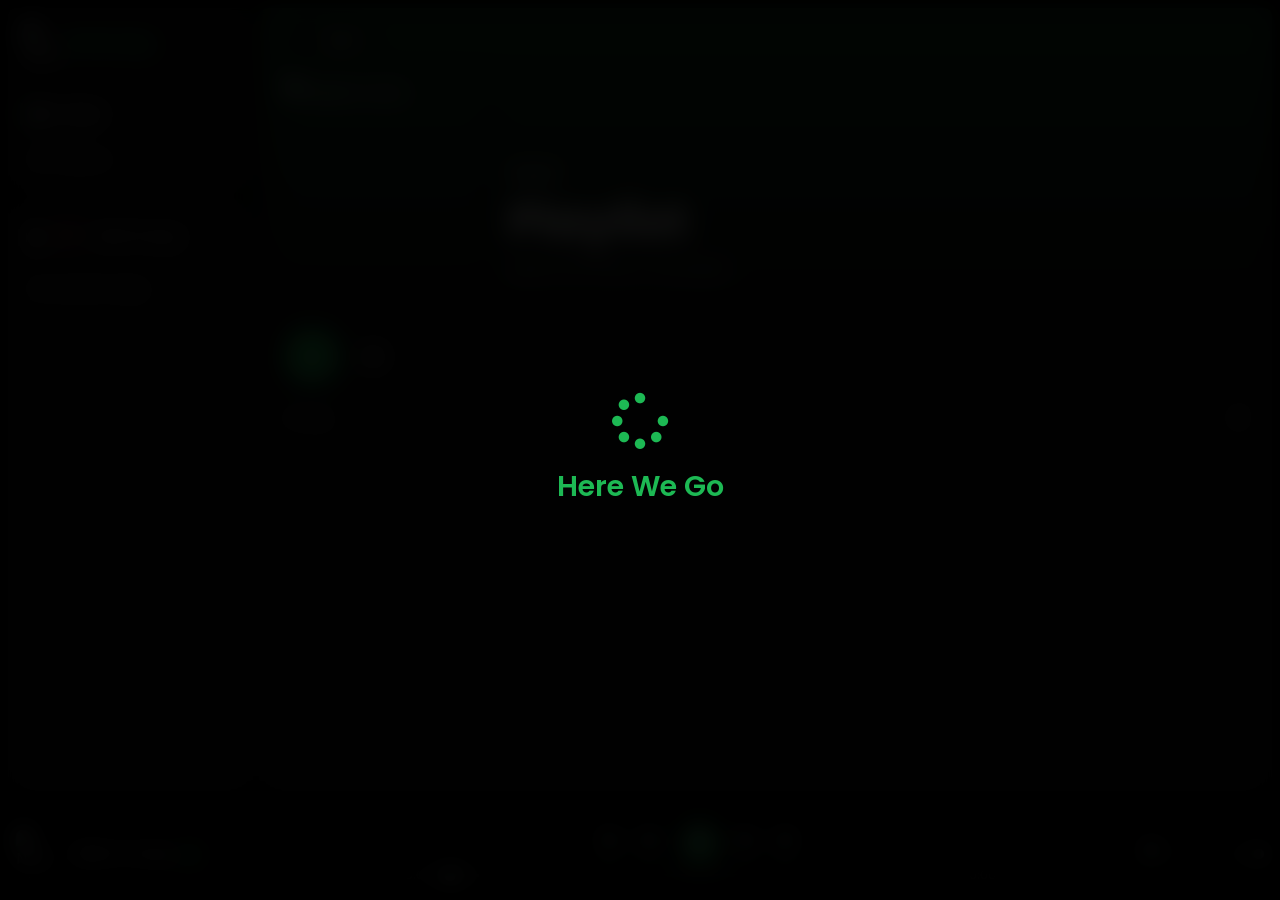
==== commit 89b5206e: "feat: implement responsive layout, sidebar overlay, and dynamic playlist page functionality" ====
--- a/index.html
+++ b/index.html
@@ -19,43 +19,46 @@
     </div>
   </div>
 
-  <main>
-    <!-- Sidebar -->
-    <aside>
-      <div class="header">
-        <div class="logo-title">
-          <img src="favicon.ico" alt="Melody logo" class="logo" />
-          <h2>Melody</h2>
-        </div>
-        <div id="google_translate_element" style="margin-top:6px;"></div>
-        <p id="home-logo" class="active">
-          <i class="fa-solid fa-house"></i> Home
-        </p>
-        <p id="searchbar">
-          <i class="fa-solid fa-magnifying-glass"></i> Search
-        </p>
-      </div>
-
-      <div class="playlist">
-        <p onclick="window.location.href='library.html'" style="cursor:pointer;">
-          <svg data-encore-id="icon" role="img" aria-hidden="true" viewBox="0 0 24 24" width="20" height="20" style="vertical-align: middle; margin-right: 6px;">
-            <path d="M3 22a1 1 0 0 1-1-1V3a1 1 0 0 1 2 0v18a1 1 0 0 1-1 1zM15.5 2.134A1 1 0 0 0 14 3v18a1 1 0 0 0 1 1h6a1 1 0 0 0 1-1V6.464a1 1 0 0 0-.5-.866l-6-3.464zM9 2a1 1 0 0 0-1 1v18a1 1 0 1 0 2 0V3a1 1 0 0 0-1-1z"></path>
-          </svg>
-          <i class="fa-solid fa-heart" style="color:#ff4d6d; margin-right:6px;"></i>
-          Liked Songs
-        </p>
-        <div class="lists">
-          <ul id="libraryList"></ul>
-        </div>
-      </div>
-    </aside>
-
-    <!-- Main Content (loaded dynamically) -->
-    <div class="main-content" id="main-content"></div>
-  </main>
+  <div id="sidebar-overlay" class="sidebar-overlay"></div>
+  <div class="container">
+    <main>
+      <!-- Sidebar -->
+      <aside id="sidebar">
+        <div class="header">
+          <div class="logo-title">
+            <img src="favicon.ico" alt="Melody logo" class="logo" />
+            <h2>Melody</h2>
+          </div>
+          <div id="google_translate_element" style="margin-top:6px;"></div>
+          <p id="home-logo" class="active">
+            <i class="fa-solid fa-house"></i> Home
+          </p>
+          <p id="searchbar">
+            <i class="fa-solid fa-magnifying-glass"></i> Search
+          </p>
+        </div>
+
+        <div class="playlist">
+          <p onclick="window.location.href='library.html'" style="cursor:pointer;">
+            <svg data-encore-id="icon" role="img" aria-hidden="true" viewBox="0 0 24 24" width="20" height="20" style="vertical-align: middle; margin-right: 6px;">
+              <path d="M3 22a1 1 0 0 1-1-1V3a1 1 0 0 1 2 0v18a1 1 0 0 1-1 1zM15.5 2.134A1 1 0 0 0 14 3v18a1 1 0 0 0 1 1h6a1 1 0 0 0 1-1V6.464a1 1 0 0 0-.5-.866l-6-3.464zM9 2a1 1 0 0 0-1 1v18a1 1 0 1 0 2 0V3a1 1 0 0 0-1-1z"></path>
+            </svg>
+            <i class="fa-solid fa-heart" style="color:#ff4d6d; margin-right:6px;"></i>
+            Liked Songs
+          </p>
+          <div class="lists">
+            <ul id="libraryList"></ul>
+          </div>
+        </div>
+      </aside>
+
+      <!-- Main Content (loaded dynamically) -->
+      <div class="main-content" id="main-content"></div>
+    </main>
+  </div>
 
   <!-- Player Bar -->
-  <div class="player">
+  <div class="player player-hidden">
     <div class="current-song">
       <div>
         <img src="images/music.svg" alt="Now playing" />
@@ -230,6 +233,21 @@
         document.getElementById("loading-screen").classList.add("hidden");
       }, 1500);
     });
+
+    // Mobile Sidebar Toggle
+    document.addEventListener("click", (e) => {
+      const hamburger = e.target.closest("#hamburgerBtn");
+      const overlay = document.getElementById("sidebar-overlay");
+      const sidebar = document.getElementById("sidebar");
+      
+      if (hamburger) {
+        sidebar.classList.add("show-sidebar");
+        overlay.classList.add("show-overlay");
+      } else if (e.target === overlay) {
+        sidebar.classList.remove("show-sidebar");
+        overlay.classList.remove("show-overlay");
+      }
+    });
   </script>
 
   <script src="script.js"></script>
--- a/style.css
+++ b/style.css
@@ -75,17 +75,26 @@
   font-weight: 400;
   background-color: var(--bg-body);
   color: var(--text-primary);
-  height: 100vh;
+  height: 100dvh;
   overflow: hidden;
+  display: flex;
+  flex-direction: column;
   transition: background-color var(--transition-slow), color var(--transition-slow);
+}
+
+.container {
+  display: flex;
+  flex: 1;
+  overflow: hidden;
+  width: 100vw;
 }
 
 /* ===== Layout ===== */
 main {
   display: flex;
-  width: 100vw;
+  width: 100%;
   gap: 0;
-  height: calc(100vh - var(--player-height));
+  flex: 1;
   overflow: hidden;
 }
 
@@ -765,12 +774,13 @@
 /* ===== Bottom Player ===== */
 .player {
   width: 100%;
-  height: var(--player-height);
+  height: auto;
+  min-height: var(--player-height);
   background-color: var(--bg-body);
   display: flex;
   align-items: center;
   justify-content: space-between;
-  padding: 0 16px;
+  padding: 10px 16px;
   border-top: 1px solid var(--border-subtle);
   box-shadow: var(--shadow-player);
   flex-shrink: 0;
@@ -1358,6 +1368,25 @@
 
 /* ===== Responsive Design ===== */
 
+/* Overlay for mobile sidebar */
+.sidebar-overlay {
+  display: none;
+  position: fixed;
+  top: 0;
+  left: 0;
+  width: 100vw;
+  height: 100dvh;
+  background: rgba(0, 0, 0, 0.7);
+  z-index: 90;
+  opacity: 0;
+  transition: opacity var(--transition-fast);
+}
+
+.sidebar-overlay.show-overlay {
+  display: block;
+  opacity: 1;
+}
+
 /* Tablets & small desktops */
 @media (max-width: 1024px) {
   .musiccards {
@@ -1366,7 +1395,6 @@
 
   .card {
     width: 160px;
-    height: 220px;
   }
 
   #search-input {
@@ -1374,190 +1402,286 @@
   }
 }
 
-/* Tablets */
+/* Mobile & Small Tablets */
 @media (max-width: 768px) {
   main {
+    flex-direction: row;
+  }
+
+  aside {
+    position: fixed;
+    top: 0;
+    left: -100%;
+    width: 260px;
+    height: 100dvh;
+    z-index: 100;
+    transition: left var(--transition-fast);
     flex-direction: column;
-    height: calc(100vh - var(--player-height));
-  }
-
-  aside {
-    width: 100%;
-    height: auto;
-    max-height: 180px;
-    flex-direction: row;
-    padding: 4px;
-    gap: 4px;
-  }
-
-  .header {
-    flex: 1;
-    min-height: 0;
-  }
-
-  .playlist {
-    flex: 2;
-    min-height: 0;
+    padding: 12px;
+  }
+
+  .player.player-hidden {
+    display: none !important;
+  }
+
+  aside.show-sidebar {
+    left: 0;
   }
 
   .main-content {
-    margin: 0 4px;
+    margin: 0;
+    border-radius: 0;
   }
 
   .nav {
     padding: 8px 12px;
   }
 
+  .nav .left {
+    display: none;
+  }
+
   .hamburger {
     display: block;
-  }
-
-  .right p:not(#theme-toggle) {
+    margin-right: 8px;
+    font-size: 24px;
+    background: none;
+    border: none;
+    color: var(--text-primary);
+    cursor: pointer;
+  }
+
+  .nav .center {
+    flex: 1;
+    margin-right: 12px;
+  }
+
+  #search-input {
+    width: 100%;
+    font-size: 14px;
+  }
+
+  .nav .right p {
     display: none;
   }
-
+  
+  .nav .right .profile {
+    margin-left: 12px;
+  }
+
+  .musics {
+    padding: 16px;
+  }
+  
+  .musics h1 {
+    font-size: 22px;
+  }
+
+  .musiccards {
+    display: grid;
+    grid-template-columns: repeat(auto-fill, minmax(140px, 1fr));
+    gap: 12px;
+  }
+  
+  .card {
+    width: 100%;
+  }
+
+  /* Player adjustments */
+  .player {
+    padding: 0 12px;
+  }
+  
   .current-song {
-    width: 180px;
-    min-width: 120px;
-  }
-
-  .current-song img {
-    width: 40px;
-    height: 40px;
-  }
-
-  .current-song p {
-    font-size: 12px;
-  }
-
+    width: 35%;
+  }
+  
   .panel {
-    max-width: 360px;
-  }
-
+    max-width: none;
+    flex: 1;
+  }
+  
   .volume {
-    width: 100px;
-  }
-
-  .card {
-    width: 150px;
-    height: 200px;
-  }
-
-  .musics {
-    padding: 12px;
-  }
-
-  .musics h1 {
-    font-size: 20px;
-  }
-
-  #search-input {
-    width: 200px;
-    font-size: 13px;
+    display: none; /* Hide volume on mobile to save space */
   }
 }
 
 /* Small phones */
-@media (max-width: 640px) {
+@media (max-width: 480px) {
   .player {
     padding: 0 8px;
     flex-wrap: wrap;
     height: auto;
     min-height: 80px;
-    gap: 4px;
+    padding-bottom: 8px;
   }
 
   .current-song {
     width: 100%;
     order: 1;
+    margin-bottom: 4px;
   }
 
   .panel {
     width: 100%;
     order: 2;
-    max-width: none;
-  }
-
-  .volume {
-    display: none;
-  }
-
-  .controls {
-    gap: 16px;
-  }
-
-  .controls #play {
-    width: 32px;
-    height: 32px;
-    padding: 7px;
-  }
-
-  aside {
-    max-height: 140px;
-  }
-
-  .header h2 {
-    font-size: 18px;
-  }
-
-  .card {
-    width: 140px;
-    height: 190px;
   }
 
   .musiccards {
-    gap: 8px;
-  }
-}
-
-/* Extra small */
-@media (max-width: 480px) {
-  .left div,
-  .right div {
-    width: 28px;
-    height: 28px;
-  }
-
-  .musics {
-    padding: 8px;
-  }
-
+    grid-template-columns: repeat(2, 1fr);
+    gap: 10px;
+  }
+
+  #search-input {
+    font-size: 12px;
+  }
+  
   .musics h1 {
     font-size: 18px;
   }
-
-  .musiccards {
-    justify-content: center;
-  }
-
-  .card {
-    width: 130px;
-    height: 180px;
-  }
-
-  .lists .li-song {
-    padding: 6px 8px;
-  }
-
-  .lists .li-song img {
-    height: 30px;
-    width: 30px;
-    margin-right: 8px;
-  }
-
-  .lists .li-song p {
-    font-size: 12px;
-  }
-
-  #search-input {
-    width: 160px;
-    padding: 8px 36px 8px 12px;
-    font-size: 12px;
-  }
-
-  #search-btn {
-    width: 28px;
-    height: 28px;
-    right: 10px;
-  }
-}
+}
+
+/* ===== Playlist View ===== */
+.playlist-view {
+  display: flex;
+  flex-direction: column;
+  height: 100%;
+  overflow-y: auto;
+  background: linear-gradient(180deg, rgba(29,185,84,0.3) 0%, var(--bg-surface) 300px);
+  color: #fff;
+}
+
+.playlist-header {
+  display: flex;
+  align-items: flex-end;
+  gap: 24px;
+  padding: 24px;
+}
+
+#playlist-cover {
+  width: 200px;
+  height: 200px;
+  box-shadow: 0 4px 24px rgba(0,0,0,0.5);
+  border-radius: 8px;
+  object-fit: cover;
+}
+
+.playlist-info {
+  display: flex;
+  flex-direction: column;
+  gap: 8px;
+}
+
+.playlist-type {
+  font-size: 14px;
+  font-weight: 500;
+}
+
+#playlist-title {
+  font-size: 48px;
+  font-weight: 700;
+  margin: 0;
+  line-height: 1.2;
+}
+
+.playlist-desc {
+  font-size: 14px;
+  color: #b3b3b3;
+}
+
+.playlist-controls {
+  padding: 24px;
+  display: flex;
+  align-items: center;
+  gap: 24px;
+}
+
+.play-btn-large {
+  width: 56px;
+  height: 56px;
+  border-radius: 50%;
+  background-color: var(--accent);
+  display: flex;
+  align-items: center;
+  justify-content: center;
+  cursor: pointer;
+  transition: transform var(--transition-fast), background-color var(--transition-fast);
+}
+
+.play-btn-large:hover {
+  transform: scale(1.05);
+  background-color: var(--accent-hover);
+}
+
+.playlist-heart {
+  color: #b3b3b3;
+  cursor: pointer;
+  transition: color var(--transition-fast);
+}
+
+.playlist-heart:hover {
+  color: #fff;
+}
+
+.songs-container {
+  padding: 0 24px 24px;
+}
+
+.songs-list-header {
+  display: flex;
+  justify-content: space-between;
+  color: #b3b3b3;
+  border-bottom: 1px solid rgba(255,255,255,0.1);
+  padding-bottom: 8px;
+  margin-bottom: 16px;
+  font-size: 14px;
+}
+
+.col-title { flex: 1; }
+.col-duration { width: 60px; text-align: right; }
+
+.songs-list {
+  list-style: none;
+  padding: 0;
+  margin: 0;
+}
+
+.songs-list li {
+  display: flex;
+  justify-content: space-between;
+  align-items: center;
+  padding: 8px 16px;
+  border-radius: 4px;
+  transition: background-color var(--transition-fast);
+}
+
+.songs-list li:hover {
+  background-color: rgba(255,255,255,0.1);
+}
+
+body.bright-mode .playlist-view {
+  background: linear-gradient(180deg, rgba(29,185,84,0.15) 0%, var(--bg-surface) 300px);
+  color: #000;
+}
+
+body.bright-mode .songs-list-header,
+body.bright-mode .playlist-desc,
+body.bright-mode .playlist-heart {
+  color: #555;
+}
+
+body.bright-mode .songs-list li:hover {
+  background-color: rgba(0,0,0,0.05);
+}
+
+/* Playlist Mobile Adjustments */
+@media (max-width: 640px) {
+  .playlist-header {
+    flex-direction: column;
+    align-items: center;
+    text-align: center;
+  }
+  #playlist-title {
+    font-size: 32px;
+  }
+}
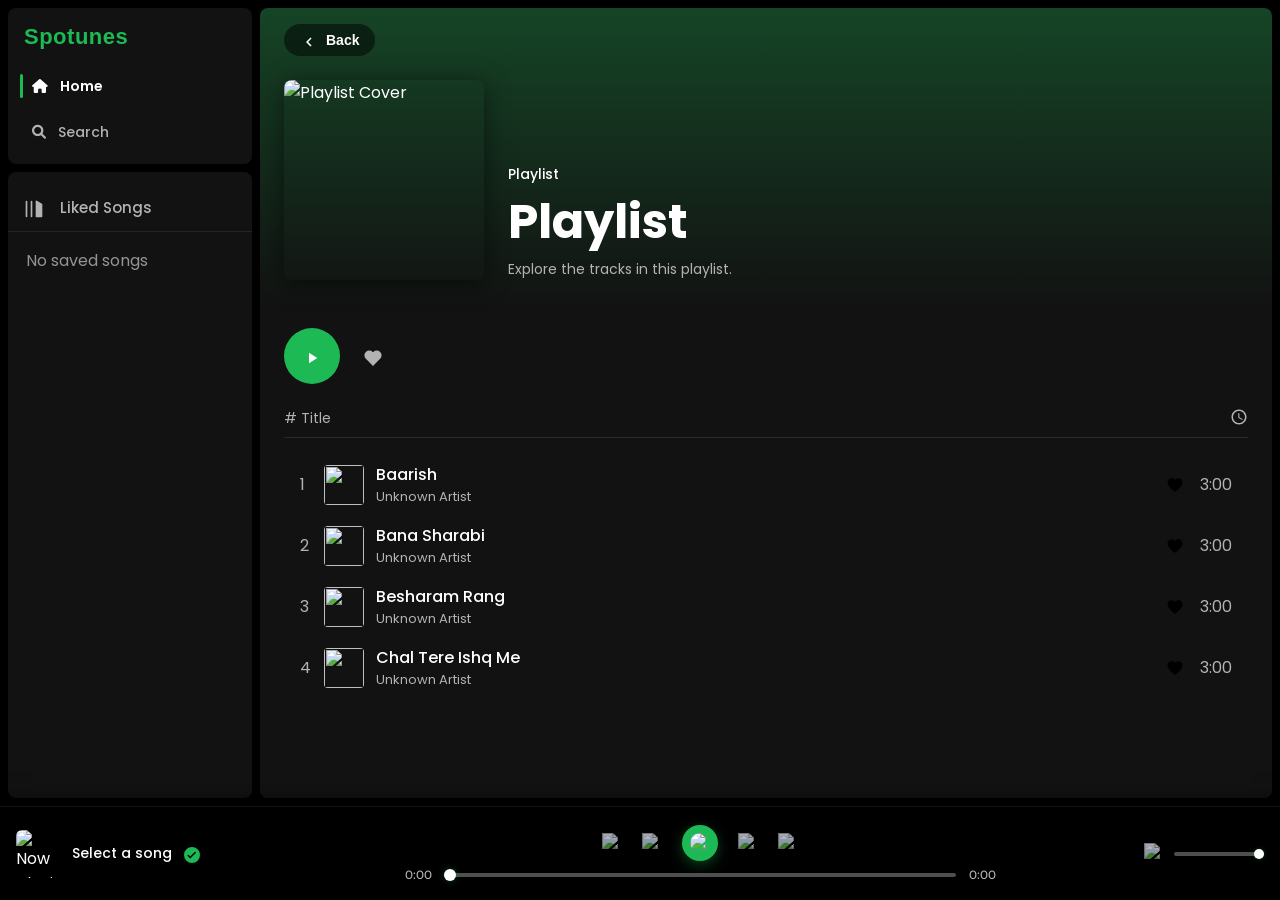
==== commit 79c57fc5: "refactor: clean up navigation UI in home.html, update index.html, and remove redundant library.html " ====
--- a/index.html
+++ b/index.html
@@ -1,261 +1,348 @@
-<!DOCTYPE html>
+<!doctype html>
 <html lang="en">
-<head>
-  <meta charset="UTF-8" />
-  <meta name="viewport" content="width=device-width, initial-scale=1.0" />
-  <meta name="description" content="Melody — A premium music player with playlists, search, dark/light themes, and a beautiful listening experience." />
-  <link rel="stylesheet" href="https://cdnjs.cloudflare.com/ajax/libs/font-awesome/6.0.0/css/all.min.css" />
-  <link rel="stylesheet" href="style.css" />
-  <link rel="icon" href="favicon.ico" />
-  <title>Melody : Music for everyone</title>
-</head>
-
-<body>
-  <!-- Loading Screen -->
-  <div id="loading-screen">
-    <div class="loader">
-      <i class="fa-solid fa-spinner"></i>
-      <h2 id="loading-text">Here We Go<span class="dots"></span></h2>
+  <head>
+    <meta charset="UTF-8" />
+    <meta name="viewport" content="width=device-width, initial-scale=1.0" />
+    <meta
+      name="description"
+      content="Melody — A premium music player with playlists, search, dark/light themes, and a beautiful listening experience."
+    />
+    <link
+      rel="stylesheet"
+      href="https://cdnjs.cloudflare.com/ajax/libs/font-awesome/6.0.0/css/all.min.css"
+    />
+    <link rel="stylesheet" href="style.css" />
+    <link rel="icon" href="favicon.ico" />
+    <title>Melody : Music for everyone</title>
+  </head>
+
+  <body>
+    <div id="sidebar-overlay" class="sidebar-overlay"></div>
+    <div class="container">
+      <main>
+        <!-- Sidebar -->
+        <aside id="sidebar">
+          <div class="header">
+            <div class="logo-title">
+              <!-- <img src="favicon.ico" alt="Melody logo" class="logo" /> -->
+              <h2>Spotunes</h2>
+            </div>
+            <p id="home-logo" class="active">
+              <i class="fa-solid fa-house"></i> Home
+            </p>
+            <p id="searchbar">
+              <i class="fa-solid fa-magnifying-glass"></i> Search
+            </p>
+          </div>
+
+          <div class="playlist">
+            <p>
+              <svg
+                data-encore-id="icon"
+                role="img"
+                aria-hidden="true"
+                viewBox="0 0 24 24"
+                width="20"
+                height="20"
+                style="vertical-align: middle; margin-right: 6px"
+              >
+                <path
+                  d="M3 22a1 1 0 0 1-1-1V3a1 1 0 0 1 2 0v18a1 1 0 0 1-1 1zM15.5 2.134A1 1 0 0 0 14 3v18a1 1 0 0 0 1 1h6a1 1 0 0 0 1-1V6.464a1 1 0 0 0-.5-.866l-6-3.464zM9 2a1 1 0 0 0-1 1v18a1 1 0 1 0 2 0V3a1 1 0 0 0-1-1z"
+                ></path>
+              </svg>
+              
+              Liked Songs
+            </p>
+            <div class="lists">
+              <ul id="libraryList"></ul>
+            </div>
+          </div>
+        </aside>
+
+        <!-- Main Content (loaded dynamically) -->
+        <div class="main-content" id="main-content"></div>
+      </main>
     </div>
-  </div>
-
-  <div id="sidebar-overlay" class="sidebar-overlay"></div>
-  <div class="container">
-    <main>
-      <!-- Sidebar -->
-      <aside id="sidebar">
-        <div class="header">
-          <div class="logo-title">
-            <img src="favicon.ico" alt="Melody logo" class="logo" />
-            <h2>Melody</h2>
-          </div>
-          <div id="google_translate_element" style="margin-top:6px;"></div>
-          <p id="home-logo" class="active">
-            <i class="fa-solid fa-house"></i> Home
-          </p>
-          <p id="searchbar">
-            <i class="fa-solid fa-magnifying-glass"></i> Search
-          </p>
+
+    <!-- Player Bar -->
+    <div class="player player-hidden">
+      <div class="current-song">
+        <div>
+          <img src="images/music.svg" alt="Now playing" />
+          <p>Song Name</p>
+          <svg
+            data-encore-id="icon"
+            role="img"
+            aria-hidden="true"
+            viewBox="0 0 16 16"
+          >
+            <path
+              d="M0 8a8 8 0 1 1 16 0A8 8 0 0 1 0 8zm11.748-1.97a.75.75 0 0 0-1.06-1.06l-4.47 4.47-1.405-1.406a.75.75 0 1 0-1.061 1.06l2.466 2.467 5.53-5.53z"
+            ></path>
+          </svg>
         </div>
-
-        <div class="playlist">
-          <p onclick="window.location.href='library.html'" style="cursor:pointer;">
-            <svg data-encore-id="icon" role="img" aria-hidden="true" viewBox="0 0 24 24" width="20" height="20" style="vertical-align: middle; margin-right: 6px;">
-              <path d="M3 22a1 1 0 0 1-1-1V3a1 1 0 0 1 2 0v18a1 1 0 0 1-1 1zM15.5 2.134A1 1 0 0 0 14 3v18a1 1 0 0 0 1 1h6a1 1 0 0 0 1-1V6.464a1 1 0 0 0-.5-.866l-6-3.464zM9 2a1 1 0 0 0-1 1v18a1 1 0 1 0 2 0V3a1 1 0 0 0-1-1z"></path>
-            </svg>
-            <i class="fa-solid fa-heart" style="color:#ff4d6d; margin-right:6px;"></i>
-            Liked Songs
-          </p>
-          <div class="lists">
-            <ul id="libraryList"></ul>
+      </div>
+      <div class="panel">
+        <div class="controls">
+          <div class="tooltip-container">
+            <img
+              class="loop"
+              id="loop"
+              src="images/loop.svg"
+              alt="Repeat"
+              aria-label="Repeat"
+            />
+            <span class="tooltip-text">Repeat</span>
+          </div>
+          <div class="tooltip-container">
+            <img
+              class="previous"
+              id="previous"
+              src="images/previous.svg"
+              alt="Previous"
+              aria-label="Previous"
+            />
+            <span class="tooltip-text">Previous</span>
+          </div>
+          <div class="tooltip-container">
+            <img
+              id="play"
+              src="images/play.svg"
+              alt="Play/Pause"
+              aria-label="Play/Pause"
+            />
+            <span class="tooltip-text">Play/Pause</span>
+          </div>
+          <div class="tooltip-container">
+            <img
+              class="next"
+              id="next"
+              src="images/next.svg"
+              alt="Next"
+              aria-label="Next"
+            />
+            <span class="tooltip-text">Next</span>
+          </div>
+          <div class="tooltip-container">
+            <img
+              class="shuffle"
+              id="shuffle"
+              src="images/shuffle.svg"
+              alt="Shuffle"
+              aria-label="Shuffle"
+            />
+            <span class="tooltip-text">Shuffle</span>
           </div>
         </div>
-      </aside>
-
-      <!-- Main Content (loaded dynamically) -->
-      <div class="main-content" id="main-content"></div>
-    </main>
-  </div>
-
-  <!-- Player Bar -->
-  <div class="player player-hidden">
-    <div class="current-song">
-      <div>
-        <img src="images/music.svg" alt="Now playing" />
-        <p>Song Name</p>
-        <svg data-encore-id="icon" role="img" aria-hidden="true" viewBox="0 0 16 16">
-          <path d="M0 8a8 8 0 1 1 16 0A8 8 0 0 1 0 8zm11.748-1.97a.75.75 0 0 0-1.06-1.06l-4.47 4.47-1.405-1.406a.75.75 0 1 0-1.061 1.06l2.466 2.467 5.53-5.53z"></path>
-        </svg>
+        <div class="progress-bar">
+          <p class="current-duration">0:00</p>
+          <input
+            type="range"
+            class="bar"
+            id="seek-bar"
+            value="0"
+            min="0"
+            max="100"
+          />
+          <p class="duration">0:00</p>
+        </div>
+      </div>
+      <div class="volume">
+        <div class="tooltip-container">
+          <img
+            src="images/volume.svg"
+            alt="Volume"
+            role="button"
+            tabindex="0"
+            aria-label="Volume"
+          />
+          <span class="tooltip-text">Volume</span>
+        </div>
+        <input id="volume" type="range" max="100" min="0" value="100" />
       </div>
     </div>
-    <div class="panel">
-      <div class="controls">
-        <div class="tooltip-container">
-          <img class="loop" id="loop" src="images/loop.svg" alt="Repeat" aria-label="Repeat" />
-          <span class="tooltip-text">Repeat</span>
-        </div>
-        <div class="tooltip-container">
-          <img class="previous" id="previous" src="images/previous.svg" alt="Previous" aria-label="Previous" />
-          <span class="tooltip-text">Previous</span>
-        </div>
-        <div class="tooltip-container">
-          <img id="play" src="images/play.svg" alt="Play/Pause" aria-label="Play/Pause" />
-          <span class="tooltip-text">Play/Pause</span>
-        </div>
-        <div class="tooltip-container">
-          <img class="next" id="next" src="images/next.svg" alt="Next" aria-label="Next" />
-          <span class="tooltip-text">Next</span>
-        </div>
-        <div class="tooltip-container">
-          <img class="shuffle" id="shuffle" src="images/shuffle.svg" alt="Shuffle" aria-label="Shuffle" />
-          <span class="tooltip-text">Shuffle</span>
-        </div>
-      </div>
-      <div class="progress-bar">
-        <p class="current-duration">0:00</p>
-        <input type="range" class="bar" id="seek-bar" value="0" min="0" max="100" />
-        <p class="duration">0:00</p>
-      </div>
-    </div>
-    <div class="volume">
-      <div class="tooltip-container">
-        <img src="images/volume.svg" alt="Volume" role="button" tabindex="0" aria-label="Volume" />
-        <span class="tooltip-text">Volume</span>
-      </div>
-      <input id="volume" type="range" max="100" min="0" value="100" />
-    </div>
-  </div>
-
-  <!-- App Scripts -->
-  <script>
-    // Sidebar library list
-    const libraryList = document.getElementById("libraryList");
-    const library = JSON.parse(localStorage.getItem("library")) || [];
-
-    if (library.length === 0) {
-      libraryList.innerHTML = "<li style='color: var(--text-muted); padding: 10px;'>No saved songs</li>";
-    } else {
-      libraryList.innerHTML = library.map(song => `
+
+    <!-- App Scripts -->
+    <script>
+      // Sidebar library list
+      const libraryList = document.getElementById("libraryList");
+      const library = JSON.parse(localStorage.getItem("library")) || [];
+
+      if (library.length === 0) {
+        libraryList.innerHTML =
+          "<li style='color: var(--text-muted); padding: 10px;'>No saved songs</li>";
+      } else {
+        libraryList.innerHTML = library
+          .map(
+            (song) => `
         <li>
           <div class="li-song" style="display:flex; align-items:center;">
             <img src="images/music.svg" alt="Music Icon" />
             <p style="margin-left:10px;">${song}</p>
           </div>
-        </li>`).join("");
-    }
-
-    // Page loader
-    window.addEventListener("DOMContentLoaded", () => {
-      const savedTheme = localStorage.getItem("theme");
-      if (savedTheme === "bright") {
-        document.body.classList.add("bright-mode");
+        </li>`,
+          )
+          .join("");
       }
-      loadPage("home.html").then(() => {
-        bindPlaylistCards();
-        setupSearch();
-      });
-    });
-
-    // Dynamic page loading
-    async function loadPage(page) {
-      try {
-        const res = await fetch(page + "?t=" + new Date().getTime());
-        if (!res.ok) throw new Error("HTTP " + res.status);
-        const content = await res.text();
-        document.getElementById("main-content").innerHTML = content;
-      } catch(e) {
-        document.getElementById("main-content").innerHTML = "<h2 style='color:red'>Failed to load " + page + "</h2><p>" + e.message + "</p>";
-        console.error("Failed to load page", e);
+
+      // Page loader
+      window.addEventListener("DOMContentLoaded", () => {
+        const savedTheme = localStorage.getItem("theme");
+        if (savedTheme === "bright") {
+          document.body.classList.add("bright-mode");
+        }
+        loadPage("home.html").then(() => {
+          bindPlaylistCards();
+          setupSearch();
+        });
+      });
+
+      // Dynamic page loading
+      async function loadPage(page) {
+        try {
+          const res = await fetch(page + "?t=" + new Date().getTime());
+          if (!res.ok) throw new Error("HTTP " + res.status);
+          const content = await res.text();
+          document.getElementById("main-content").innerHTML = content;
+        } catch (e) {
+          document.getElementById("main-content").innerHTML =
+            "<h2 style='color:red'>Failed to load " +
+            page +
+            "</h2><p>" +
+            e.message +
+            "</p>";
+          console.error("Failed to load page", e);
+        }
+
+        const savedTheme = localStorage.getItem("theme");
+        if (savedTheme === "bright") {
+          document.body.classList.add("bright-mode");
+        } else {
+          document.body.classList.remove("bright-mode");
+        }
+
+        setTimeout(() => {
+          if (typeof bindPlaylistCards === "function") {
+            bindPlaylistCards();
+          }
+          setupSearch();
+        }, 50);
+
+        const themeToggle = document.getElementById("theme-toggle");
+        if (themeToggle) {
+          themeToggle.textContent = document.body.classList.contains(
+            "bright-mode",
+          )
+            ? "Light Mode"
+            : "Dark Mode";
+          themeToggle.addEventListener("click", function () {
+            document.body.classList.toggle("bright-mode");
+            localStorage.setItem(
+              "theme",
+              document.body.classList.contains("bright-mode")
+                ? "bright"
+                : "dark",
+            );
+            this.textContent = document.body.classList.contains("bright-mode")
+              ? "Light Mode"
+              : "Dark Mode";
+          });
+        }
       }
 
-      const savedTheme = localStorage.getItem("theme");
-      if (savedTheme === "bright") {
-        document.body.classList.add("bright-mode");
-      } else {
-        document.body.classList.remove("bright-mode");
+      // Search functionality
+      function setupSearch() {
+        const searchInput = document.getElementById("search-input");
+        const searchBtn = document.getElementById("search-btn");
+        const searchBar = document.getElementById("search-bar");
+
+        if (searchInput && searchBtn) {
+          const performSearch = () => {
+            const query = searchInput.value.trim().toLowerCase();
+            const cards = document.querySelectorAll(".card");
+
+            cards.forEach((card) => {
+              const text = card.textContent.toLowerCase();
+              card.style.display =
+                query === "" || text.includes(query) ? "" : "none";
+            });
+
+            if (typeof filterSongs === "function") {
+              filterSongs(query);
+            }
+          };
+
+          searchBtn.addEventListener("click", performSearch);
+          searchInput.addEventListener("keypress", (e) => {
+            if (e.key === "Enter") performSearch();
+          });
+          searchInput.addEventListener("input", performSearch);
+        }
+
+        if (searchBar) {
+          searchBar.addEventListener("input", (e) => {
+            const query = e.target.value.toLowerCase().trim();
+            const cards = document.querySelectorAll(
+              ".card, .artist-card, .video-card",
+            );
+
+            cards.forEach((card) => {
+              const text = card.textContent.toLowerCase();
+              card.style.display =
+                query === "" || text.includes(query) ? "" : "none";
+            });
+          });
+        }
       }
 
-      setTimeout(() => {
-        if (typeof bindPlaylistCards === "function") {
-          bindPlaylistCards();
-        }
-        setupSearch();
-      }, 50);
-
-      const themeToggle = document.getElementById("theme-toggle");
-      if (themeToggle) {
-        themeToggle.textContent = document.body.classList.contains("bright-mode") ? "Light Mode" : "Dark Mode";
-        themeToggle.addEventListener("click", function () {
-          document.body.classList.toggle("bright-mode");
-          localStorage.setItem("theme", document.body.classList.contains("bright-mode") ? "bright" : "dark");
-          this.textContent = document.body.classList.contains("bright-mode") ? "Light Mode" : "Dark Mode";
-        });
+      // Sidebar navigation
+      document.getElementById("home-logo").addEventListener("click", () => {
+        document.getElementById("home-logo").classList.add("active");
+        document.getElementById("searchbar").classList.remove("active");
+        loadPage("home.html").then(() => bindPlaylistCards());
+      });
+
+      document.getElementById("searchbar").addEventListener("click", () => {
+        document.getElementById("searchbar").classList.add("active");
+        document.getElementById("home-logo").classList.remove("active");
+        loadPage("search.html");
+      });
+
+      // Dismiss loading screen
+      window.addEventListener("load", () => {
+        setTimeout(() => {
+          document.getElementById("loading-screen").classList.add("hidden");
+        }, 1500);
+      });
+
+      // Mobile Sidebar Toggle
+      document.addEventListener("click", (e) => {
+        const hamburger = e.target.closest("#hamburgerBtn");
+        const overlay = document.getElementById("sidebar-overlay");
+        const sidebar = document.getElementById("sidebar");
+
+        if (hamburger) {
+          sidebar.classList.add("show-sidebar");
+          overlay.classList.add("show-overlay");
+        } else if (e.target === overlay) {
+          sidebar.classList.remove("show-sidebar");
+          overlay.classList.remove("show-overlay");
+        }
+      });
+    </script>
+
+    <script src="script.js"></script>
+    <script type="text/javascript">
+      function googleTranslateElementInit() {
+        new google.translate.TranslateElement(
+          { pageLanguage: "en" },
+          "google_translate_element",
+        );
       }
-    }
-
-    // Search functionality
-    function setupSearch() {
-      const searchInput = document.getElementById("search-input");
-      const searchBtn = document.getElementById("search-btn");
-      const searchBar = document.getElementById("search-bar");
-
-      if (searchInput && searchBtn) {
-        const performSearch = () => {
-          const query = searchInput.value.trim().toLowerCase();
-          const cards = document.querySelectorAll(".card");
-
-          cards.forEach(card => {
-            const text = card.textContent.toLowerCase();
-            card.style.display = (query === "" || text.includes(query)) ? "" : "none";
-          });
-
-          if (typeof filterSongs === "function") {
-            filterSongs(query);
-          }
-        };
-
-        searchBtn.addEventListener("click", performSearch);
-        searchInput.addEventListener("keypress", (e) => {
-          if (e.key === "Enter") performSearch();
-        });
-        searchInput.addEventListener("input", performSearch);
-      }
-
-      if (searchBar) {
-        searchBar.addEventListener("input", (e) => {
-          const query = e.target.value.toLowerCase().trim();
-          const cards = document.querySelectorAll(".card, .artist-card, .video-card");
-
-          cards.forEach(card => {
-            const text = card.textContent.toLowerCase();
-            card.style.display = (query === "" || text.includes(query)) ? "" : "none";
-          });
-        });
-      }
-    }
-
-    // Sidebar navigation
-    document.getElementById("home-logo").addEventListener("click", () => {
-      document.getElementById("home-logo").classList.add("active");
-      document.getElementById("searchbar").classList.remove("active");
-      loadPage("home.html").then(() => bindPlaylistCards());
-    });
-
-    document.getElementById("searchbar").addEventListener("click", () => {
-      document.getElementById("searchbar").classList.add("active");
-      document.getElementById("home-logo").classList.remove("active");
-      loadPage("search.html");
-    });
-
-    // Dismiss loading screen
-    window.addEventListener("load", () => {
-      setTimeout(() => {
-        document.getElementById("loading-screen").classList.add("hidden");
-      }, 1500);
-    });
-
-    // Mobile Sidebar Toggle
-    document.addEventListener("click", (e) => {
-      const hamburger = e.target.closest("#hamburgerBtn");
-      const overlay = document.getElementById("sidebar-overlay");
-      const sidebar = document.getElementById("sidebar");
-      
-      if (hamburger) {
-        sidebar.classList.add("show-sidebar");
-        overlay.classList.add("show-overlay");
-      } else if (e.target === overlay) {
-        sidebar.classList.remove("show-sidebar");
-        overlay.classList.remove("show-overlay");
-      }
-    });
-  </script>
-
-  <script src="script.js"></script>
-  <script type="text/javascript">
-    function googleTranslateElementInit() {
-      new google.translate.TranslateElement({ pageLanguage: "en" }, "google_translate_element");
-    }
-  </script>
-  <script type="text/javascript" src="//translate.google.com/translate_a/element.js?cb=googleTranslateElementInit"></script>
-</body>
-</html>+    </script>
+    <script
+      type="text/javascript"
+      src="//translate.google.com/translate_a/element.js?cb=googleTranslateElementInit"
+    ></script>
+  </body>
+</html>
--- a/style.css
+++ b/style.css
@@ -70,7 +70,8 @@
   box-sizing: border-box;
 }
 
-body, html {
+body,
+html {
   font-family: "Poppins", "Montserrat", sans-serif;
   font-weight: 400;
   background-color: var(--bg-body);
@@ -79,7 +80,9 @@
   overflow: hidden;
   display: flex;
   flex-direction: column;
-  transition: background-color var(--transition-slow), color var(--transition-slow);
+  transition:
+    background-color var(--transition-slow),
+    color var(--transition-slow);
 }
 
 .container {
@@ -146,9 +149,9 @@
 }
 
 .header h2 {
-  font-family: "Montserrat", sans-serif;
+  font-family: sans-serif;
   font-size: 22px;
-  font-weight: 800;
+  font-weight: 600;
   letter-spacing: 0.5px;
   color: var(--accent);
   cursor: pointer;
@@ -171,7 +174,10 @@
   display: flex;
   align-items: center;
   gap: 12px;
-  transition: background var(--transition-fast), color var(--transition-fast), transform var(--transition-fast);
+  transition:
+    background var(--transition-fast),
+    color var(--transition-fast),
+    transform var(--transition-fast);
 }
 
 .header p:hover {
@@ -238,7 +244,9 @@
   font-size: 13px;
   cursor: pointer;
   font-weight: 500;
-  transition: border var(--transition-fast), box-shadow var(--transition-fast);
+  transition:
+    border var(--transition-fast),
+    box-shadow var(--transition-fast);
 }
 
 .goog-te-combo:focus {
@@ -280,7 +288,9 @@
   gap: 10px;
   border-bottom: 1px solid var(--border-subtle);
   flex-shrink: 0;
-  transition: background var(--transition-fast), color var(--transition-fast);
+  transition:
+    background var(--transition-fast),
+    color var(--transition-fast);
 }
 
 .playlist > p:hover {
@@ -323,7 +333,9 @@
   color: var(--text-secondary);
   cursor: pointer;
   border-radius: 6px;
-  transition: background-color var(--transition-fast), color var(--transition-fast);
+  transition:
+    background-color var(--transition-fast),
+    color var(--transition-fast);
 }
 
 .lists .li-song:hover {
@@ -411,7 +423,9 @@
   display: flex;
   align-items: center;
   justify-content: center;
-  transition: background var(--transition-fast), transform var(--transition-fast);
+  transition:
+    background var(--transition-fast),
+    transform var(--transition-fast);
 }
 
 .left div:hover,
@@ -444,7 +458,9 @@
   font-size: 14px;
   font-family: "Poppins", sans-serif;
   color: var(--text-primary);
-  transition: border var(--transition-fast), background-color var(--transition-fast);
+  transition:
+    border var(--transition-fast),
+    background-color var(--transition-fast);
 }
 
 #search-input:focus {
@@ -470,7 +486,9 @@
   display: flex;
   align-items: center;
   justify-content: center;
-  transition: background-color var(--transition-fast), transform var(--transition-fast);
+  transition:
+    background-color var(--transition-fast),
+    transform var(--transition-fast);
 }
 
 #search-btn:hover {
@@ -609,7 +627,9 @@
   padding: 0;
   opacity: 0;
   transform: translateY(-10px);
-  transition: opacity 0.3s ease, transform 0.3s ease;
+  transition:
+    opacity 0.3s ease,
+    transform 0.3s ease;
 }
 
 .nav-links.show {
@@ -696,7 +716,9 @@
   border-radius: 10px;
   cursor: pointer;
   position: relative;
-  transition: background-color var(--transition-fast), transform var(--transition-fast);
+  transition:
+    background-color var(--transition-fast),
+    transform var(--transition-fast);
   display: flex;
   flex-direction: column;
 }
@@ -864,7 +886,10 @@
   height: 20px;
   cursor: pointer;
   opacity: 0.7;
-  transition: transform var(--transition-fast), opacity var(--transition-fast), filter var(--transition-fast);
+  transition:
+    transform var(--transition-fast),
+    opacity var(--transition-fast),
+    filter var(--transition-fast);
 }
 
 .controls img:hover {
@@ -882,7 +907,10 @@
   padding: 8px;
   opacity: 1;
   box-shadow: 0 4px 14px var(--accent-glow);
-  transition: transform 0.2s ease, background 0.2s ease, box-shadow 0.2s ease;
+  transition:
+    transform 0.2s ease,
+    background 0.2s ease,
+    box-shadow 0.2s ease;
 }
 
 .controls #play:hover {
@@ -925,7 +953,9 @@
   white-space: nowrap;
   pointer-events: none;
   box-shadow: var(--shadow-card);
-  transition: opacity 0.2s ease, visibility 0.2s ease;
+  transition:
+    opacity 0.2s ease,
+    visibility 0.2s ease;
 }
 
 .tooltip-text::after {
@@ -1019,7 +1049,9 @@
   height: 22px;
   cursor: pointer;
   opacity: 0.7;
-  transition: transform var(--transition-fast), opacity var(--transition-fast);
+  transition:
+    transform var(--transition-fast),
+    opacity var(--transition-fast);
 }
 
 .volume > img:hover,
@@ -1069,8 +1101,13 @@
 }
 
 @keyframes pulse {
-  0%, 100% { box-shadow: 0 4px 14px var(--accent-glow); }
-  50% { box-shadow: 0 4px 24px rgba(29, 185, 84, 0.6); }
+  0%,
+  100% {
+    box-shadow: 0 4px 14px var(--accent-glow);
+  }
+  50% {
+    box-shadow: 0 4px 24px rgba(29, 185, 84, 0.6);
+  }
 }
 
 /* ===== Bright Mode — Specific Overrides ===== */
@@ -1251,7 +1288,9 @@
   justify-content: center;
   align-items: center;
   z-index: 9999;
-  transition: opacity 0.5s ease, visibility 0.5s ease;
+  transition:
+    opacity 0.5s ease,
+    visibility 0.5s ease;
 }
 
 #loading-screen.hidden {
@@ -1283,17 +1322,33 @@
 }
 
 @keyframes dots {
-  0%   { content: ""; }
-  20%  { content: "."; }
-  40%  { content: ".."; }
-  60%  { content: "..."; }
-  80%  { content: "...."; }
-  100% { content: ""; }
+  0% {
+    content: "";
+  }
+  20% {
+    content: ".";
+  }
+  40% {
+    content: "..";
+  }
+  60% {
+    content: "...";
+  }
+  80% {
+    content: "....";
+  }
+  100% {
+    content: "";
+  }
 }
 
 @keyframes spin {
-  from { transform: rotate(0deg); }
-  to   { transform: rotate(360deg); }
+  from {
+    transform: rotate(0deg);
+  }
+  to {
+    transform: rotate(360deg);
+  }
 }
 
 /* ===== Hidden Utility ===== */
@@ -1464,7 +1519,7 @@
   .nav .right p {
     display: none;
   }
-  
+
   .nav .right .profile {
     margin-left: 12px;
   }
@@ -1472,7 +1527,7 @@
   .musics {
     padding: 16px;
   }
-  
+
   .musics h1 {
     font-size: 22px;
   }
@@ -1482,7 +1537,7 @@
     grid-template-columns: repeat(auto-fill, minmax(140px, 1fr));
     gap: 12px;
   }
-  
+
   .card {
     width: 100%;
   }
@@ -1491,16 +1546,16 @@
   .player {
     padding: 0 12px;
   }
-  
+
   .current-song {
     width: 35%;
   }
-  
+
   .panel {
     max-width: none;
     flex: 1;
   }
-  
+
   .volume {
     display: none; /* Hide volume on mobile to save space */
   }
@@ -1535,7 +1590,7 @@
   #search-input {
     font-size: 12px;
   }
-  
+
   .musics h1 {
     font-size: 18px;
   }
@@ -1547,7 +1602,11 @@
   flex-direction: column;
   height: 100%;
   overflow-y: auto;
-  background: linear-gradient(180deg, rgba(29,185,84,0.3) 0%, var(--bg-surface) 300px);
+  background: linear-gradient(
+    180deg,
+    rgba(29, 185, 84, 0.3) 0%,
+    var(--bg-surface) 300px
+  );
   color: #fff;
 }
 
@@ -1561,7 +1620,7 @@
 #playlist-cover {
   width: 200px;
   height: 200px;
-  box-shadow: 0 4px 24px rgba(0,0,0,0.5);
+  box-shadow: 0 4px 24px rgba(0, 0, 0, 0.5);
   border-radius: 8px;
   object-fit: cover;
 }
@@ -1605,7 +1664,9 @@
   align-items: center;
   justify-content: center;
   cursor: pointer;
-  transition: transform var(--transition-fast), background-color var(--transition-fast);
+  transition:
+    transform var(--transition-fast),
+    background-color var(--transition-fast);
 }
 
 .play-btn-large:hover {
@@ -1631,14 +1692,19 @@
   display: flex;
   justify-content: space-between;
   color: #b3b3b3;
-  border-bottom: 1px solid rgba(255,255,255,0.1);
+  border-bottom: 1px solid rgba(255, 255, 255, 0.1);
   padding-bottom: 8px;
   margin-bottom: 16px;
   font-size: 14px;
 }
 
-.col-title { flex: 1; }
-.col-duration { width: 60px; text-align: right; }
+.col-title {
+  flex: 1;
+}
+.col-duration {
+  width: 60px;
+  text-align: right;
+}
 
 .songs-list {
   list-style: none;
@@ -1656,11 +1722,15 @@
 }
 
 .songs-list li:hover {
-  background-color: rgba(255,255,255,0.1);
+  background-color: rgba(255, 255, 255, 0.1);
 }
 
 body.bright-mode .playlist-view {
-  background: linear-gradient(180deg, rgba(29,185,84,0.15) 0%, var(--bg-surface) 300px);
+  background: linear-gradient(
+    180deg,
+    rgba(29, 185, 84, 0.15) 0%,
+    var(--bg-surface) 300px
+  );
   color: #000;
 }
 
@@ -1671,7 +1741,7 @@
 }
 
 body.bright-mode .songs-list li:hover {
-  background-color: rgba(0,0,0,0.05);
+  background-color: rgba(0, 0, 0, 0.05);
 }
 
 /* Playlist Mobile Adjustments */
